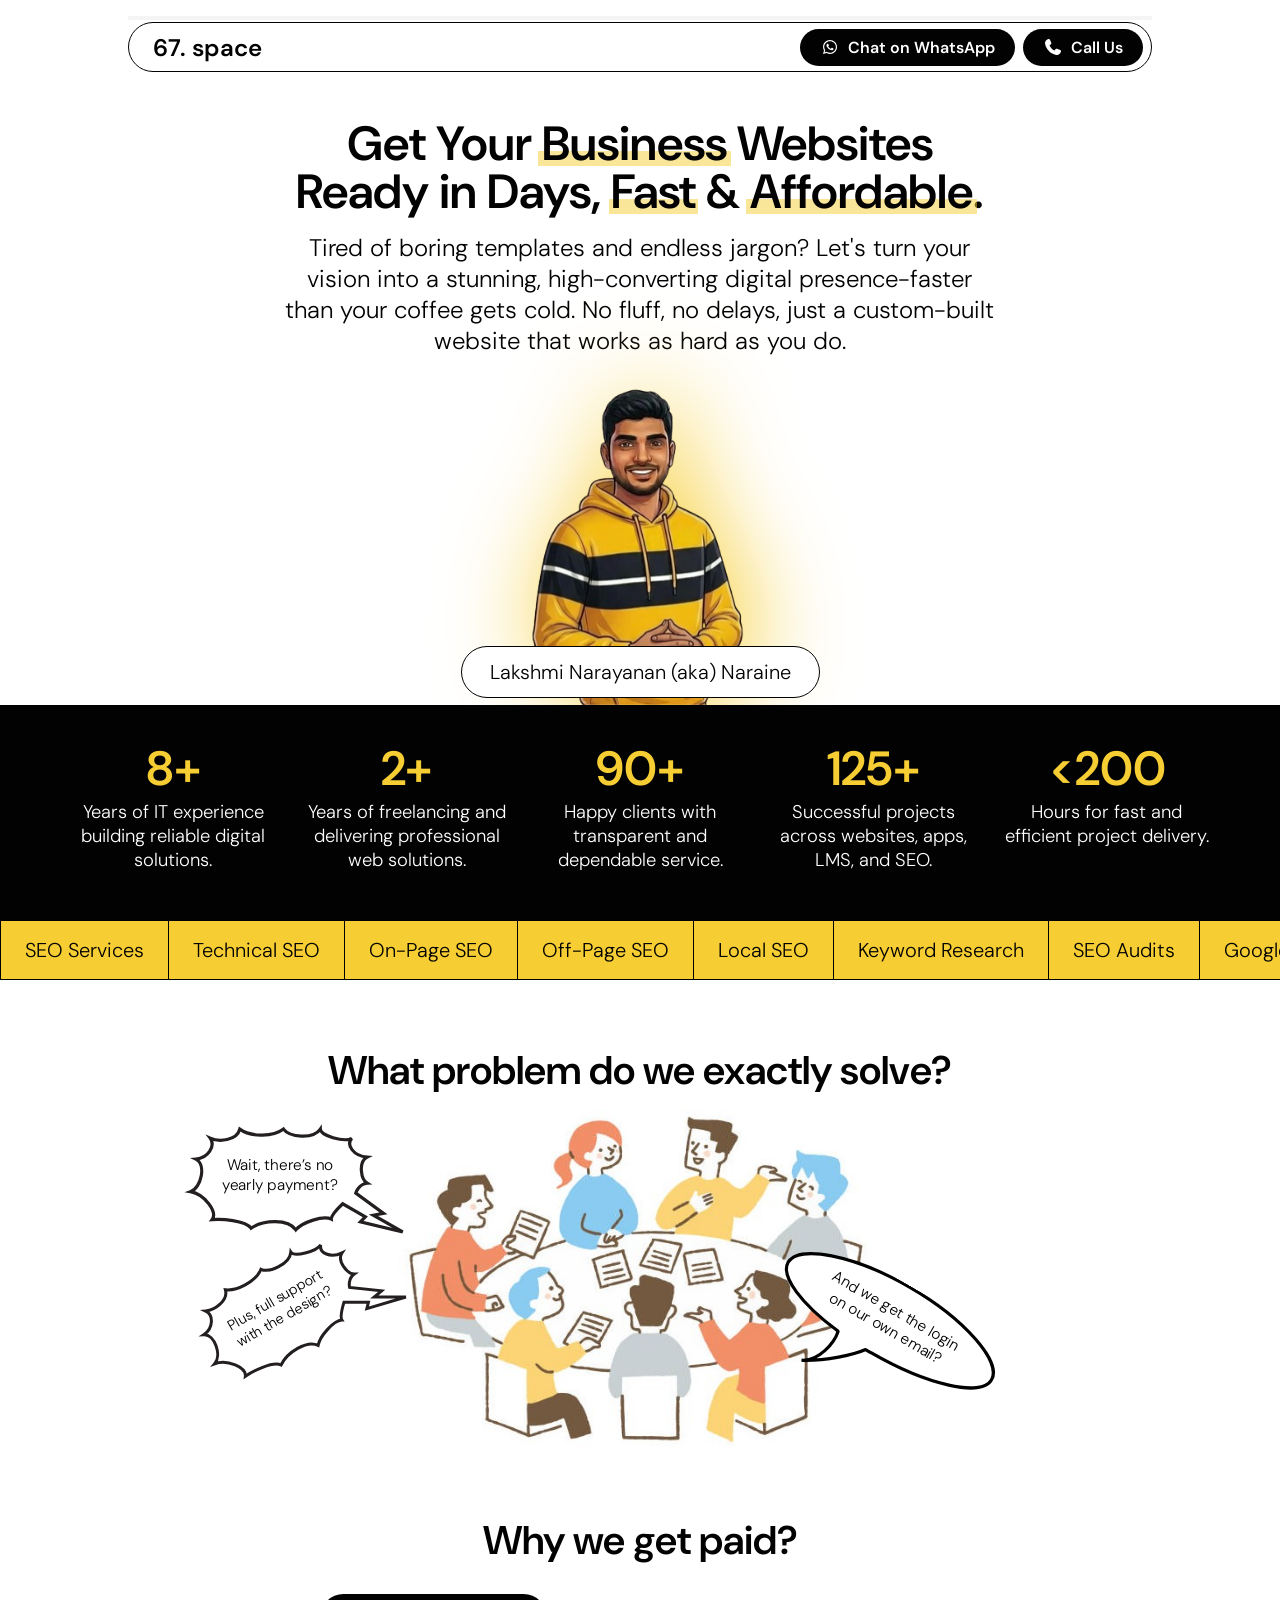
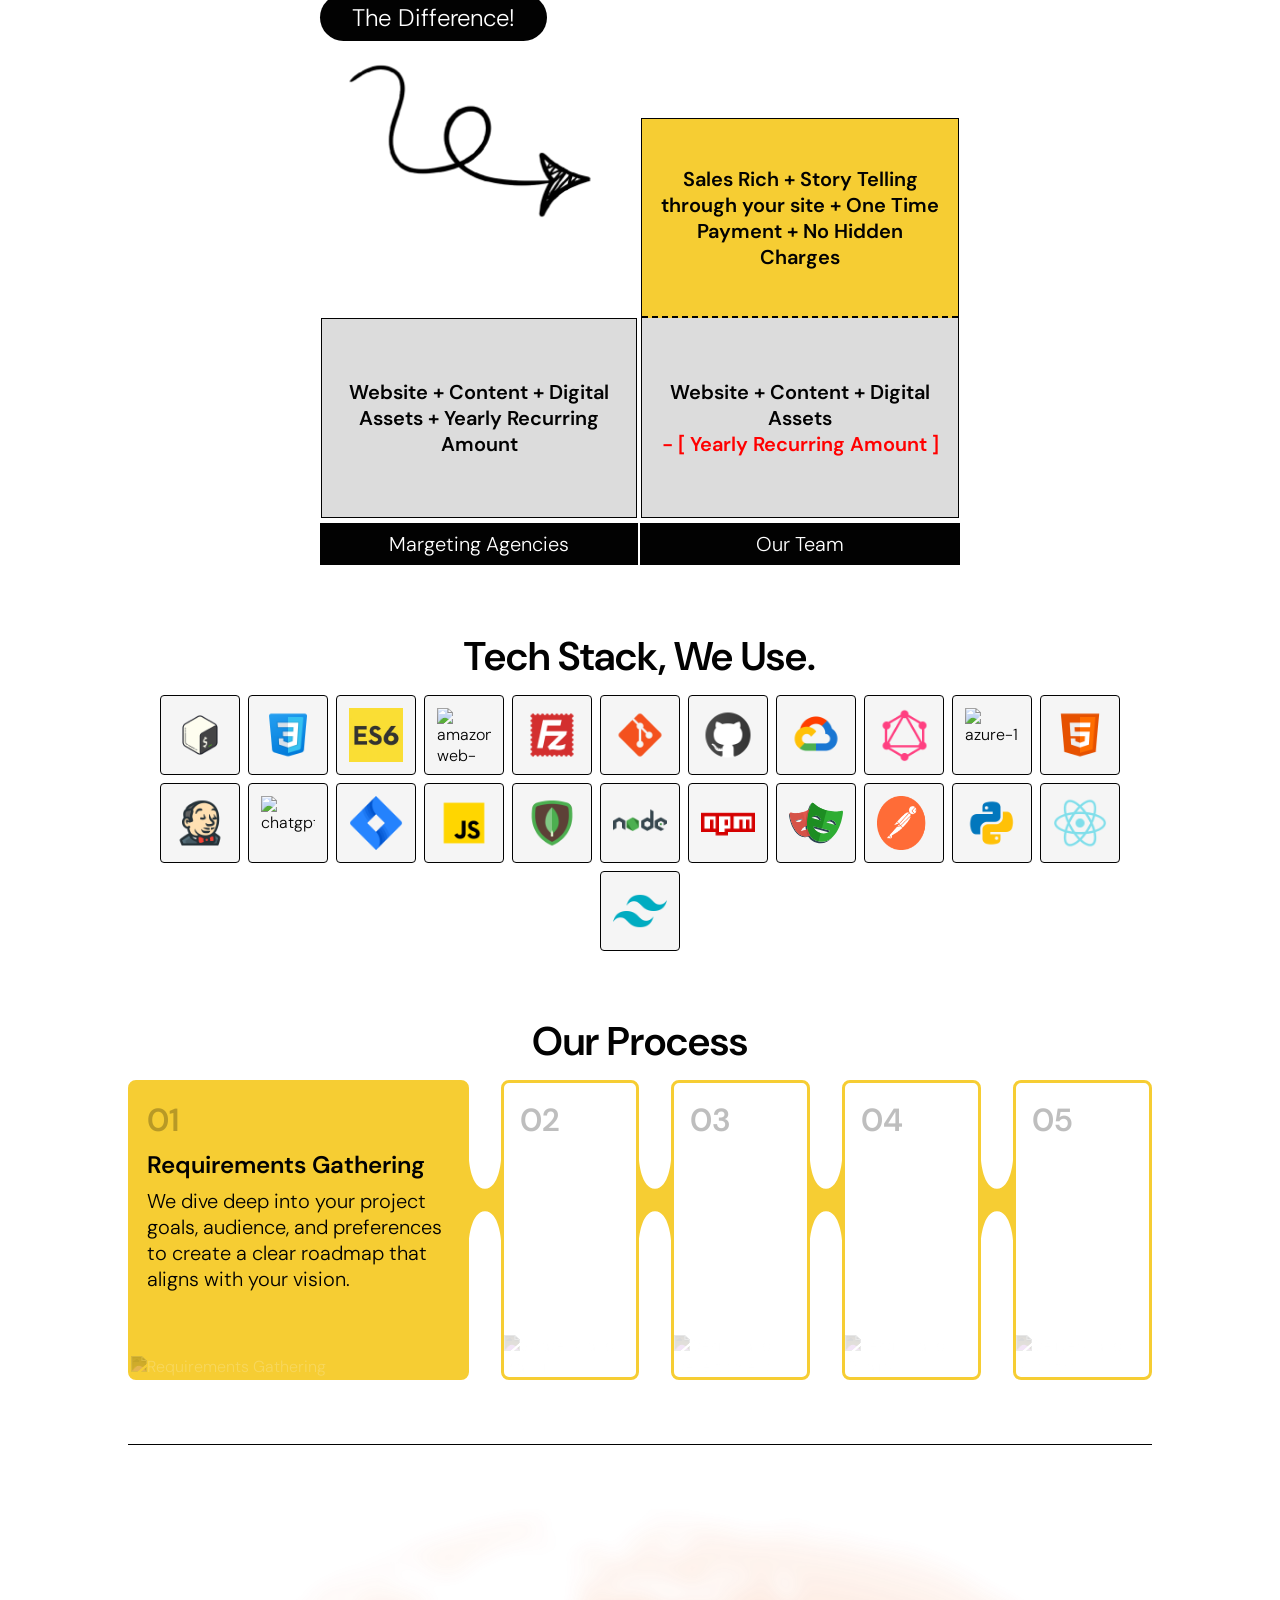
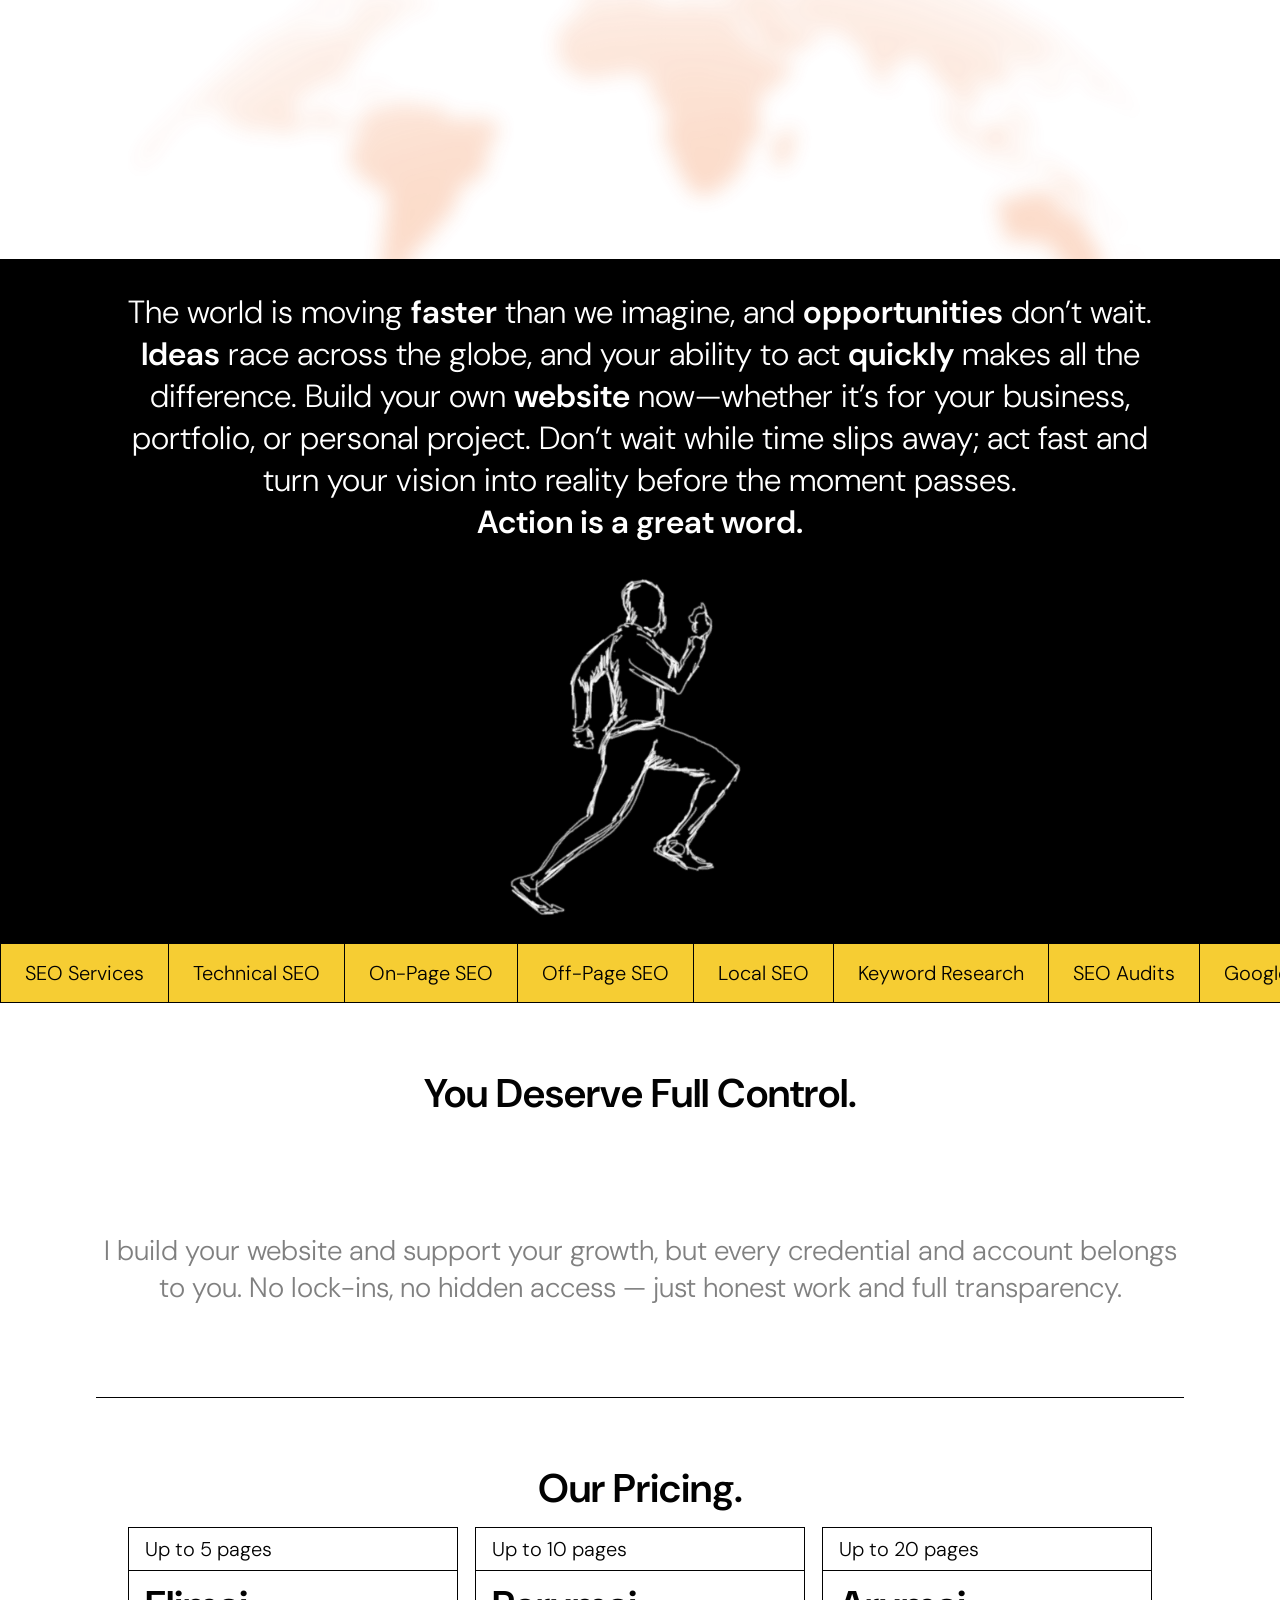
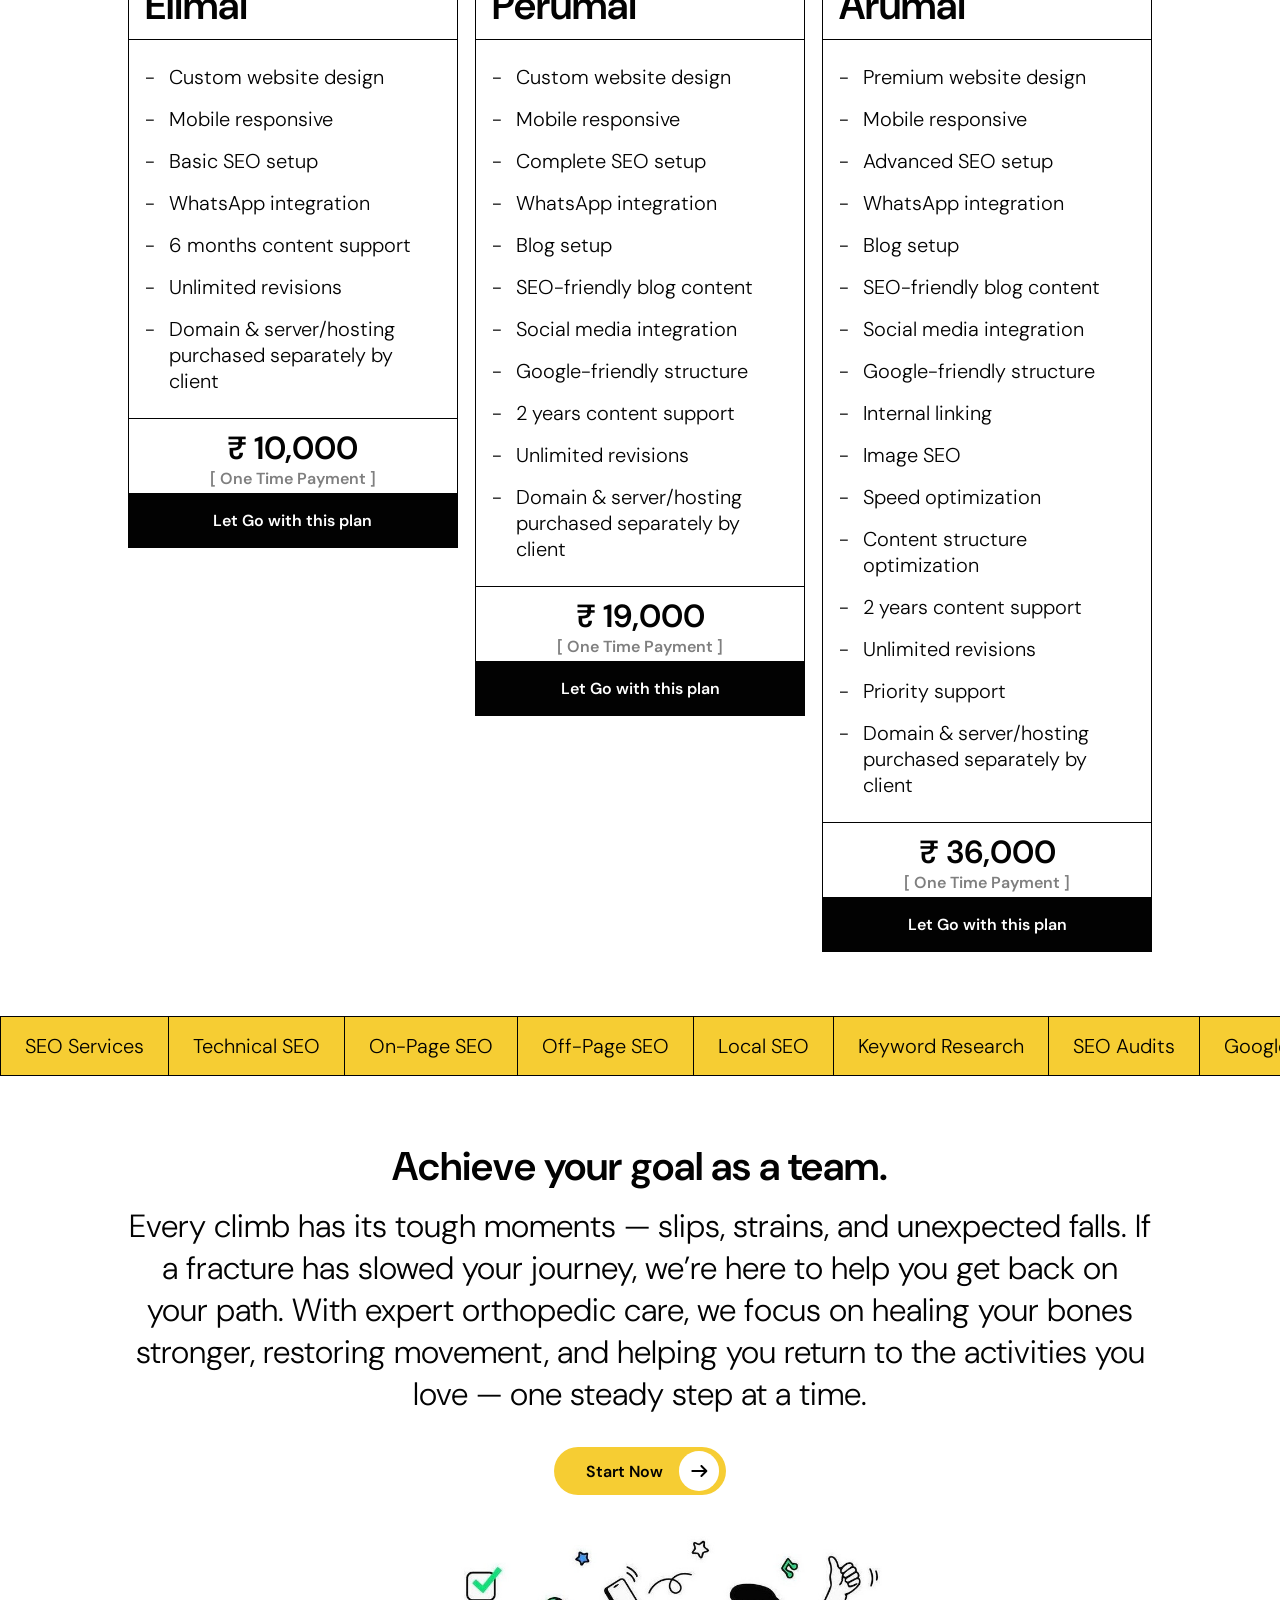
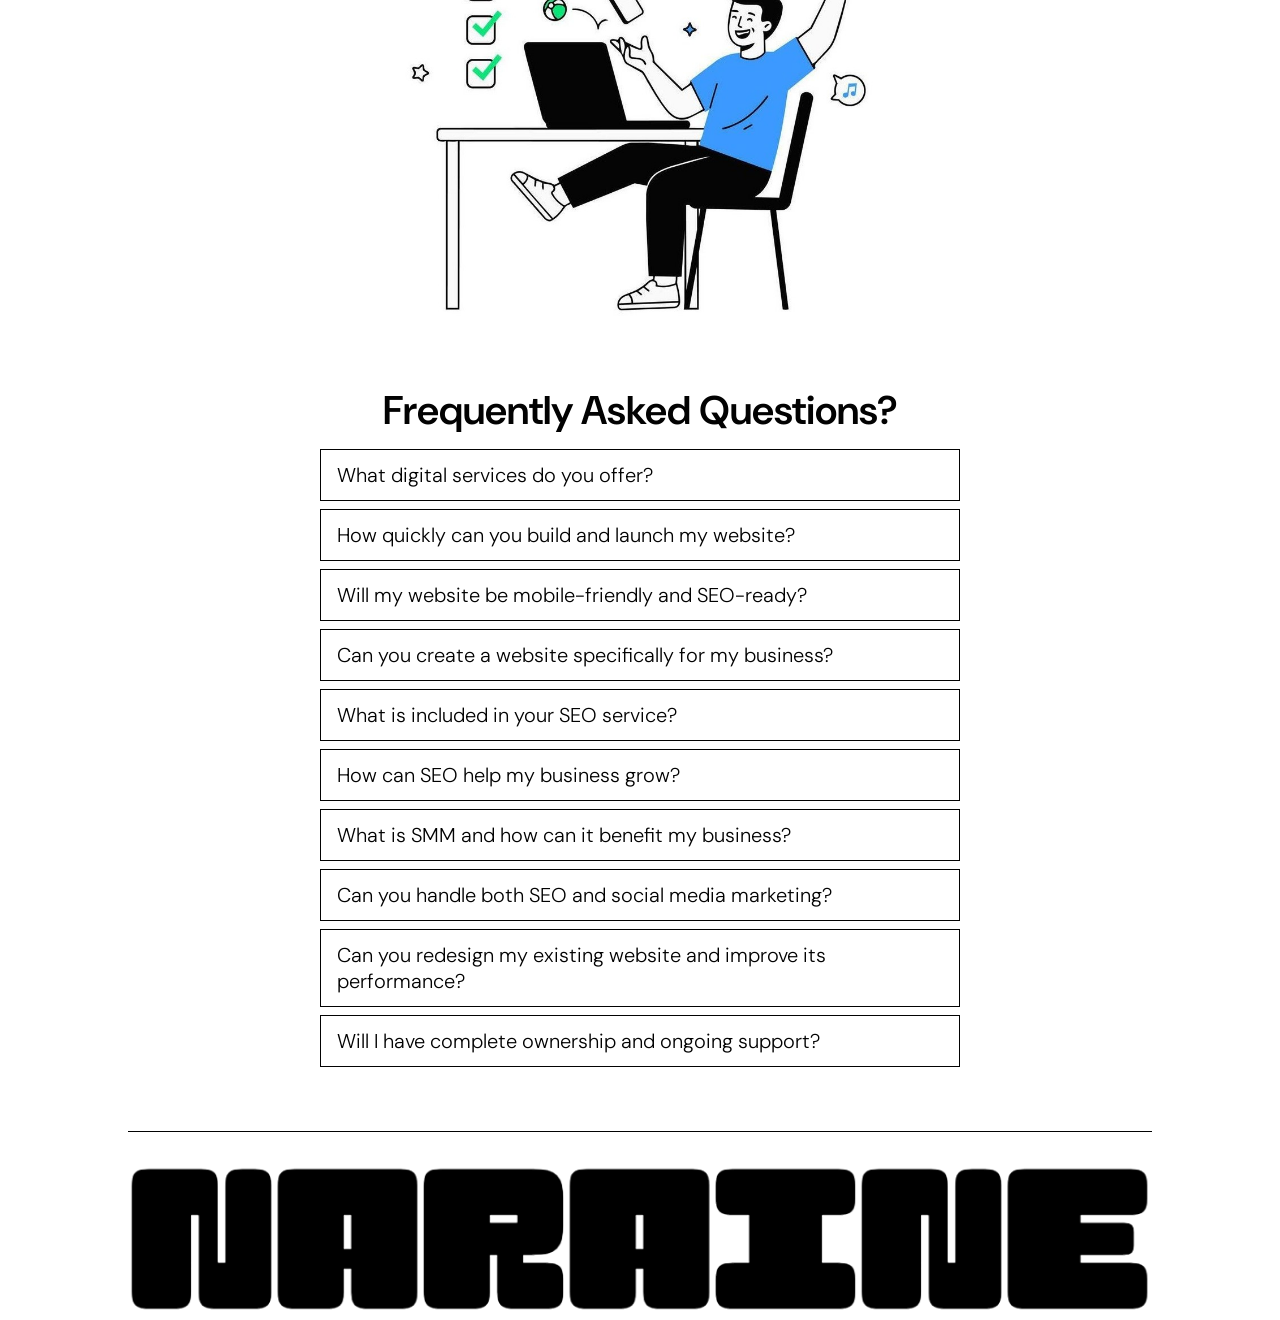
==== index.html @ 71e6ffe8 "done & dusted" ====
<!DOCTYPE html>
<html lang="en">

<head>
    <meta charset="UTF-8">

    <meta name="viewport" content="width=device-width, initial-scale=1.0">

    <meta name="theme-color" content="#0a0a0a">

    <title>Lakshmi Narayanan | Developer · QA · Network Engineer</title>

    <meta name="description"
        content="Lakshmi Narayanan — Developer, QA, and Network Engineer available for freelance software development, quality assurance, testing, automation, and network engineering projects.">

    <meta name="keywords"
        content="Lakshmi Narayanan, Developer, QA, QA Engineer, Network Engineer, Software Developer, Software Testing, Quality Assurance, Test Automation, Network Engineering, Freelance Developer">

    <meta name="author" content="Lakshmi Narayanan">
    <meta name="language" content="English">

    <!-- Robots -->
    <meta name="robots" content="index, follow, max-image-preview:large, max-snippet:-1, max-video-preview:-1">

    <meta name="googlebot" content="index, follow, max-image-preview:large, max-snippet:-1, max-video-preview:-1">

    <!-- Canonical -->
    <link rel="canonical" href="https://sixtyseven.space/">

    <!-- Sitemap -->
    <link rel="sitemap" type="application/xml" href="https://sixtyseven.space/sitemap.xml">

    <!-- Favicons -->
    <link rel="icon" href="/favicons/favicon.ico" sizes="any">

    <link rel="icon" href="/favicons/favicon.svg" type="image/svg+xml">

    <link rel="icon" type="image/png" sizes="192x192" href="/favicons/web-app-manifest-192x192.png">

    <link rel="icon" type="image/png" sizes="512x512" href="/favicons/web-app-manifest-512x512.png">

    <link rel="apple-touch-icon" href="/favicons/apple-touch-icon.png">

    <link rel="manifest" href="/favicons/site.webmanifest">

    <!-- Open Graph -->
    <meta property="og:type" content="website">

    <meta property="og:url" content="https://sixtyseven.space/">

    <meta property="og:title" content="Lakshmi Narayanan | Developer · QA · Network Engineer">

    <meta property="og:description"
        content="Developer, QA, and Network Engineer available for freelance software development, testing, automation, and network engineering projects.">

    <meta property="og:site_name" content="Lakshmi Narayanan">

    <meta property="og:locale" content="en_US">

    <meta property="og:image" content="https://sixtyseven.space/og-image.png">

    <meta property="og:image:alt" content="Lakshmi Narayanan — Developer, QA, Network Engineer">

    <meta property="og:image:type" content="image/png">
    <meta property="og:image:width" content="1200">
    <meta property="og:image:height" content="630">

    <!-- X / Twitter -->
    <meta name="twitter:card" content="summary_large_image">

    <meta name="twitter:title" content="Lakshmi Narayanan | Developer · QA · Network Engineer">

    <meta name="twitter:description"
        content="Developer, QA, and Network Engineer available for freelance software development, testing, automation, and network engineering projects.">

    <meta name="twitter:image" content="https://sixtyseven.space/og-image.png">

    <meta name="twitter:image:alt" content="Lakshmi Narayanan — Developer, QA, Network Engineer">

    <!-- Styles -->
    <link rel="stylesheet" href="./make.css">

    <!-- aos -->
    <link rel="stylesheet" href="./cdn/aos.css">

    <!-- fa -->
    <link rel="stylesheet" href="./cdn/fa.css">

    <!-- swiper -->
    <link rel="stylesheet" href="./cdn/swiper11.css">


</head>

<body>

    <!-- preloader -->
    <div id="preloader" class="preloader">
        <div class="preloader-container">
            <h2>Naraine.</h2>
            <h5></h5>
        </div>
    </div>

    <!-- navbar -->
    <div class="navbar">
        <div class="logo">67. space</div>
        <div class="ctas">
            <!-- WhatsApp -->
            <a href="https://wa.me/919940592597?text=Hi%20Team%2C%0A%0AI%E2%80%99m%20interested%20in%20your%20services%20and%20would%20like%20to%20know%20more%20about%20how%20you%20can%20assist%20me.%20Could%20someone%20from%20your%20team%20please%20get%20in%20touch%20with%20me%20at%20your%20earliest%20convenience%3F%0A%0AThank%20you.%20I%20look%20forward%20to%20hearing%20from%20you."
                target="_blank" rel="noopener noreferrer">
                <i class="fab fa-whatsapp"></i>
                <span>Chat on WhatsApp</span>
            </a>

            <!-- Phone -->
            <a href="tel:+918056532763">
                <i class="fas fa-phone"></i>
                <span>Call Us</span>
            </a>
        </div>
    </div>

    <!-- Fixed top container for the progress tracker -->
    <div class="progress-container overflow-control">
        <div class="progress-bar" id="myProgressBar"></div>
    </div>

    <!-- 1st section -->
    <div class="section-one common-width">
        <h1 data-aos="fade-up" data-aos-delay="2200">
            Get Your <span>Business</span> Websites <br> Ready in Days, <span>Fast</span> & <span>Affordable</span>.
        </h1>
        <p data-aos="fade-up" data-aos-delay="2400">
            Tired of boring templates and endless jargon? Let's turn your vision into a stunning, high-converting
            digital presence-faster than your coffee gets cold. No fluff, no delays, just a custom-built website that
            works as hard as you do.
        </p>
        <h6 data-aos="fade-up" data-aos-delay="2100">
            Lakshmi Narayanan (aka) Naraine
        </h6>
        <img data-aos="fade-up" data-aos-delay="1800" src="./bg/01-half.png" alt="naraine">
    </div>

    <!-- metrics -->
    <div class="metrics-numbers">
        <div class="mn-div" data-aos="fade-up" data-aos-delay="100">
            <h2>8+</h2>
            <p>Years of IT experience building reliable digital solutions.</p>
        </div>

        <div class="mn-div" data-aos="fade-down" data-aos-delay="200">
            <h2>2+</h2>
            <p>Years of freelancing and delivering professional web solutions.</p>
        </div>

        <div class="mn-div" data-aos="fade-up" data-aos-delay="300">
            <h2>90+</h2>
            <p>Happy clients with transparent and dependable service.</p>
        </div>

        <div class="mn-div" data-aos="fade-down" data-aos-delay="100">
            <h2>125+</h2>
            <p>Successful projects across websites, apps, LMS, and SEO.</p>
        </div>

        <div class="mn-div" data-aos="fade-up" data-aos-delay="200">
            <h2>&lt;200</h2>
            <p>Hours for fast and efficient project delivery.</p>
        </div>
    </div>

    <!-- marquee -->
    <div class="marquee-loop common-width">
        <div class="marquee-loop-track" data-aos="fade-up" data-aos-delay="200">

            <div class="marquee-item">SEO Services</div>
            <div class="marquee-item">Technical SEO</div>
            <div class="marquee-item">On-Page SEO</div>
            <div class="marquee-item">Off-Page SEO</div>
            <div class="marquee-item">Local SEO</div>
            <div class="marquee-item">Keyword Research</div>
            <div class="marquee-item">SEO Audits</div>
            <div class="marquee-item">Google Business Optimization</div>

            <div class="marquee-item">Website Design</div>
            <div class="marquee-item">Website Development</div>
            <div class="marquee-item">Web Application Development</div>
            <div class="marquee-item">Custom Web Development</div>
            <div class="marquee-item">Responsive Websites</div>
            <div class="marquee-item">Landing Page Development</div>
            <div class="marquee-item">E-Commerce Development</div>
            <div class="marquee-item">WordPress Development</div>

            <div class="marquee-item">UI/UX Design</div>
            <div class="marquee-item">Frontend Development</div>
            <div class="marquee-item">Backend Development</div>
            <div class="marquee-item">API Integration</div>
            <div class="marquee-item">Web App Solutions</div>
            <div class="marquee-item">Website Maintenance</div>
            <div class="marquee-item">Website Speed Optimization</div>
            <div class="marquee-item">Website Redesign</div>

            <div class="marquee-item">Freelance Web Developer</div>
            <div class="marquee-item">Freelance SEO Expert</div>
            <div class="marquee-item">Freelance Web Designer</div>
            <div class="marquee-item">Freelance Digital Marketer</div>
            <div class="marquee-item">Remote Development Services</div>
            <div class="marquee-item">Custom Freelance Solutions</div>
            <div class="marquee-item">Startup Web Solutions</div>
            <div class="marquee-item">Business Website Solutions</div>

            <div class="marquee-item">Digital Marketing</div>
            <div class="marquee-item">Google Ads</div>
            <div class="marquee-item">Meta Ads</div>
            <div class="marquee-item">Social Media Marketing</div>
            <div class="marquee-item">Content Marketing</div>
            <div class="marquee-item">Conversion Optimization</div>
            <div class="marquee-item">Lead Generation</div>
            <div class="marquee-item">Online Growth Solutions</div>

            <div class="marquee-item">SEO Services</div>
            <div class="marquee-item">Technical SEO</div>
            <div class="marquee-item">On-Page SEO</div>
            <div class="marquee-item">Off-Page SEO</div>
            <div class="marquee-item">Local SEO</div>
            <div class="marquee-item">Keyword Research</div>
            <div class="marquee-item">SEO Audits</div>
            <div class="marquee-item">Google Business Optimization</div>

            <div class="marquee-item">Website Design</div>
            <div class="marquee-item">Website Development</div>
            <div class="marquee-item">Web Application Development</div>
            <div class="marquee-item">Custom Web Development</div>
            <div class="marquee-item">Responsive Websites</div>
            <div class="marquee-item">Landing Page Development</div>
            <div class="marquee-item">E-Commerce Development</div>
            <div class="marquee-item">WordPress Development</div>

            <div class="marquee-item">UI/UX Design</div>
            <div class="marquee-item">Frontend Development</div>
            <div class="marquee-item">Backend Development</div>
            <div class="marquee-item">API Integration</div>
            <div class="marquee-item">Web App Solutions</div>
            <div class="marquee-item">Website Maintenance</div>
            <div class="marquee-item">Website Speed Optimization</div>
            <div class="marquee-item">Website Redesign</div>

            <div class="marquee-item">Freelance Web Developer</div>
            <div class="marquee-item">Freelance SEO Expert</div>
            <div class="marquee-item">Freelance Web Designer</div>
            <div class="marquee-item">Freelance Digital Marketer</div>
            <div class="marquee-item">Remote Development Services</div>
            <div class="marquee-item">Custom Freelance Solutions</div>
            <div class="marquee-item">Startup Web Solutions</div>
            <div class="marquee-item">Business Website Solutions</div>

            <div class="marquee-item">Digital Marketing</div>
            <div class="marquee-item">Google Ads</div>
            <div class="marquee-item">Meta Ads</div>
            <div class="marquee-item">Social Media Marketing</div>
            <div class="marquee-item">Content Marketing</div>
            <div class="marquee-item">Conversion Optimization</div>
            <div class="marquee-item">Lead Generation</div>
            <div class="marquee-item">Online Growth Solutions</div>

            <div class="marquee-item">SEO Services</div>
            <div class="marquee-item">Technical SEO</div>
            <div class="marquee-item">On-Page SEO</div>
            <div class="marquee-item">Off-Page SEO</div>
            <div class="marquee-item">Local SEO</div>
            <div class="marquee-item">Keyword Research</div>
            <div class="marquee-item">SEO Audits</div>
            <div class="marquee-item">Google Business Optimization</div>

            <div class="marquee-item">Website Design</div>
            <div class="marquee-item">Website Development</div>
            <div class="marquee-item">Web Application Development</div>
            <div class="marquee-item">Custom Web Development</div>
            <div class="marquee-item">Responsive Websites</div>
            <div class="marquee-item">Landing Page Development</div>
            <div class="marquee-item">E-Commerce Development</div>
            <div class="marquee-item">WordPress Development</div>

            <div class="marquee-item">UI/UX Design</div>
            <div class="marquee-item">Frontend Development</div>
            <div class="marquee-item">Backend Development</div>
            <div class="marquee-item">API Integration</div>
            <div class="marquee-item">Web App Solutions</div>
            <div class="marquee-item">Website Maintenance</div>
            <div class="marquee-item">Website Speed Optimization</div>
            <div class="marquee-item">Website Redesign</div>

            <div class="marquee-item">Freelance Web Developer</div>
            <div class="marquee-item">Freelance SEO Expert</div>
            <div class="marquee-item">Freelance Web Designer</div>
            <div class="marquee-item">Freelance Digital Marketer</div>
            <div class="marquee-item">Remote Development Services</div>
            <div class="marquee-item">Custom Freelance Solutions</div>
            <div class="marquee-item">Startup Web Solutions</div>
            <div class="marquee-item">Business Website Solutions</div>

            <div class="marquee-item">Digital Marketing</div>
            <div class="marquee-item">Google Ads</div>
            <div class="marquee-item">Meta Ads</div>
            <div class="marquee-item">Social Media Marketing</div>
            <div class="marquee-item">Content Marketing</div>
            <div class="marquee-item">Conversion Optimization</div>
            <div class="marquee-item">Lead Generation</div>
            <div class="marquee-item">Online Growth Solutions</div>

        </div>
    </div>

    <!-- height-adjuster -->
    <div class="height-adjuster promise-height-adjuster"></div>

    <!-- Heading -->
    <div class="section-heading common-width promise-heading" data-aos="fade-up" data-aos-delay="200">
        What problem do we exactly solve?
    </div>

    <div class="promise common-width">
        <img src="./bg/team.jpg" alt="team" class="promise-main">

        <div class="message message1">
            <div class="message-relative">
                <img src="./bg/electric.svg" alt="message">
                <h2>Wait, there’s no yearly payment?</h2>
            </div>
        </div>

        <div class="message message2">
            <div class="message-relative">
                <img src="./bg/speech-bubble.svg" alt="message">
                <h2>And we get the login on our own email?</h2>
            </div>
        </div>

        <div class="message message3">
            <div class="message-relative">
                <img src="./bg/electric.svg" alt="message">
                <h2>Plus, full support with the design?</h2>
            </div>
        </div>
    </div>

    <!-- height-adjuster -->
    <div class="height-adjuster"></div>

    <!-- Heading -->
    <div class="section-heading common-width" data-aos="fade-up" data-aos-delay="200">
        Why we get paid?
    </div>

    <!-- The reason -->
    <div class="reason common-width">
        <h2 data-aos="fade-up" data-aos-delay="100">The Difference!</h2>
        <img src="./bg/arrow.png" data-aos="fade-up" data-aos-delay="200" alt="" class="">
    </div>

    <!-- Why we get paid -->
    <div class="why-we-get-paid common-width">
        <div class="others" data-aos="fade-up" data-aos-delay="400">
            <h2>
                Website + Content + Digital Assets + Yearly Recurring Amount
            </h2>
        </div>
        <div class="naraine" data-aos="fade-up" data-aos-delay="600">
            <h1>
                Sales Rich + Story Telling through your site + One Time Payment + No Hidden Charges
            </h1>
            <h2>
                Website + Content + Digital Assets <span>
                    - [ Yearly Recurring Amount ]
                </span>
            </h2>
        </div>
    </div>

    <!-- height-adjuster -->
    <div class="height-adjuster"></div>

    <!-- Heading -->
    <div class="section-heading common-width" data-aos="fade-up" data-aos-delay="200">
        Tech Stack, We Use.
    </div>

    <!-- Skill set -->
    <div class="skill-set common-width">
        <img src="./skill/bash.png" alt="Bash" data-aos="fade-up" data-aos-delay="100">
        <img src="./skill/Css3.png" alt="CSS3" data-aos="fade-down" data-aos-delay="200">
        <img src="./skill/ES6.jpeg" alt="ES6" data-aos="fade-up" data-aos-delay="300">
        <img src="https://img.icons8.com/color/48/amazon-web-services.png" alt="amazon-web-services"
            data-aos="fade-down" data-aos-delay="100">
        <img src="./skill/FileZilla.png" alt="FileZilla" data-aos="fade-up" data-aos-delay="200">
        <img src="./skill/Git.png" alt="Git" data-aos="fade-down" data-aos-delay="300">
        <img src="./skill/Github.png" alt="GitHub" data-aos="fade-up" data-aos-delay="100">
        <img src="./skill/gcp.png" alt="Google Cloud Platform" data-aos="fade-down" data-aos-delay="200">
        <img src="./skill/GraphQL.png" alt="GraphQL" data-aos="fade-up" data-aos-delay="300">
        <img src="https://img.icons8.com/color/48/azure-1.png" alt="azure-1" data-aos="fade-down" data-aos-delay="100">
        <img src="./skill/h5.png" alt="HTML5" data-aos="fade-up" data-aos-delay="200">
        <img src="./skill/Jenkins.png" alt="Jenkins" data-aos="fade-down" data-aos-delay="300">
        <img src="https://img.icons8.com/ios/50/chatgpt.png" alt="chatgpt" data-aos="fade-up" data-aos-delay="100">
        <img src="./skill/Jira.png" alt="Jira" data-aos="fade-down" data-aos-delay="200">
        <img src="./skill/js.png" alt="JavaScript" data-aos="fade-up" data-aos-delay="300">
        <img src="./skill/Mongo.png" alt="MongoDB" data-aos="fade-down" data-aos-delay="100">
        <img src="./skill/Node.png" alt="Node.js" data-aos="fade-up" data-aos-delay="200">
        <img src="./skill/npm.png" alt="npm" data-aos="fade-down" data-aos-delay="300">
        <img src="./skill/PlayWright.svg" alt="Playwright" data-aos="fade-up" data-aos-delay="100">
        <img src="./skill/Postman.png" alt="Postman" data-aos="fade-down" data-aos-delay="200">
        <img src="./skill/Py.png" alt="Python" data-aos="fade-up" data-aos-delay="300">
        <img src="./skill/react.png" alt="React" data-aos="fade-down" data-aos-delay="100">
        <img src="./skill/Tw.png" alt="Tailwind CSS" data-aos="fade-up" data-aos-delay="200">
    </div>

    <!-- height-adjuster -->
    <div class="height-adjuster"></div>

    <!-- Heading -->
    <div class="section-heading common-width" data-aos="fade-up" data-aos-delay="200">
        Our Process
    </div>

    <!-- process-steps -->
    <div class="process-steps-main common-width">

        <!-- Step 01 -->
        <div class="process-steps active" data-aos="fade-up">
            <h1>01</h1>
            <h2>Requirements Gathering</h2>
            <p>
                We dive deep into your project goals, audience, and preferences
                to create a clear roadmap that aligns with your vision.
            </p>

            <img src="https://cdn.calendlycms.com/book-inactive.png" alt="Requirements Gathering">
        </div>

        <svg viewBox="0 0 34 64" fill="var(--two)" preserveAspectRatio="none">
            <path d="M0 0C0 0 2 23 17 23C32 23 34 0 34 0V64C34 64 32 41 17 41C2 41 0 64 0 64V0Z" class="fill-white">
            </path>
        </svg>


        <!-- Step 02 -->
        <div class="process-steps" data-aos="fade-up" data-aos-delay="200">
            <h1>02</h1>
            <h2>Strategy & Planning</h2>
            <p>
                We craft a detailed plan, deciding on design, functionality,
                and tools to ensure your project succeeds from day one.
            </p>

            <img src="https://cdn.calendlycms.com/book-inactive.png" alt="Strategy and Planning">
        </div>

        <svg viewBox="0 0 34 64" fill="var(--two)" preserveAspectRatio="none">
            <path d="M0 0C0 0 2 23 17 23C32 23 34 0 34 0V64C34 64 32 41 17 41C2 41 0 64 0 64V0Z" class="fill-white">
            </path>
        </svg>


        <!-- Step 03 -->
        <div class="process-steps" data-aos="fade-up" data-aos-delay="300">
            <h1>03</h1>
            <h2>Design & Development</h2>
            <p>
                Our team builds your website or web-app with clean design,
                smooth performance, and user-focused functionality.
            </p>

            <img src="https://cdn.calendlycms.com/book-inactive.png" alt="Design and Development">
        </div>

        <svg viewBox="0 0 34 64" fill="var(--two)" preserveAspectRatio="none">
            <path d="M0 0C0 0 2 23 17 23C32 23 34 0 34 0V64C34 64 32 41 17 41C2 41 0 64 0 64V0Z" class="fill-white">
            </path>
        </svg>


        <!-- Step 04 -->
        <div class="process-steps" data-aos="fade-up" data-aos-delay="400">
            <h1>04</h1>
            <h2>Testing & Quality</h2>
            <p>
                We thoroughly test performance, responsiveness, and security
                so your project works smoothly across all devices.
            </p>

            <img src="https://cdn.calendlycms.com/book-inactive.png" alt="Testing and Quality">
        </div>

        <svg viewBox="0 0 34 64" fill="var(--two)" preserveAspectRatio="none">
            <path d="M0 0C0 0 2 23 17 23C32 23 34 0 34 0V64C34 64 32 41 17 41C2 41 0 64 0 64V0Z" class="fill-white">
            </path>
        </svg>


        <!-- Step 05 -->
        <div class="process-steps" data-aos="fade-up" data-aos-delay="500">
            <h1>05</h1>
            <h2>Delivery & Support</h2>
            <p>
                We hand over the completed project and all credentials,
                review everything with you, make final tweaks, and provide
                ongoing support when you need it.
            </p>

            <img src="https://cdn.calendlycms.com/book-inactive.png" alt="Delivery and Support">
        </div>

    </div>

    <!-- height-adjuster -->
    <div class="height-adjuster"></div>

    <!-- amazing fact -->
    <div class="amazing-fact common-width">
        <h3 data-aos="fade-up" data-aos-delay="200"> <span>2,00,000+</span> <br> Domain Names Are Registered Every Day
            Around the
            World </h3> <img src="./bg/map.png" alt="Global map">
        <p data-aos="fade-up" data-aos-delay="500">
            The digital world never stops growing—and neither should your
            business. Every day, new brands are going online to
            <span>attract</span> customers,
            <span>build credibility</span>, and
            <span>drive sales</span>.
            <span>Make sure your business is one of them.</span>
            We create
            <span>fast</span>,
            <span>professional</span>,
            <span>high-converting websites</span>
            designed to put your brand in front of the
            <span>right audience</span>
            and
            <span>turn visitors into customers.</span>
        </p>
    </div>

    <!-- section running -->
    <div class="action-word">
        <h2 data-aos="fade-up" data-aos-delay="500">
            The world is moving <span>faster</span> than we imagine, and
            <span>opportunities</span> don’t wait. <span>Ideas</span> race across
            the globe, and your ability to act <span>quickly</span> makes all the
            difference. Build your own <span>website</span> now—whether it’s for
            your business, portfolio, or personal project. Don’t wait while time
            slips away; act fast and turn your vision into reality before the
            moment passes.
            <br />
            <span>Action is a great word.</span>
        </h2>
        <img src='./bg/run.webp' alt="running" />
    </div>

    <!-- marquee -->
    <div class="marquee-loop common-width">
        <div class="marquee-loop-track" data-aos="fade-up" data-aos-delay="200">

            <div class="marquee-item">SEO Services</div>
            <div class="marquee-item">Technical SEO</div>
            <div class="marquee-item">On-Page SEO</div>
            <div class="marquee-item">Off-Page SEO</div>
            <div class="marquee-item">Local SEO</div>
            <div class="marquee-item">Keyword Research</div>
            <div class="marquee-item">SEO Audits</div>
            <div class="marquee-item">Google Business Optimization</div>

            <div class="marquee-item">Website Design</div>
            <div class="marquee-item">Website Development</div>
            <div class="marquee-item">Web Application Development</div>
            <div class="marquee-item">Custom Web Development</div>
            <div class="marquee-item">Responsive Websites</div>
            <div class="marquee-item">Landing Page Development</div>
            <div class="marquee-item">E-Commerce Development</div>
            <div class="marquee-item">WordPress Development</div>

            <div class="marquee-item">UI/UX Design</div>
            <div class="marquee-item">Frontend Development</div>
            <div class="marquee-item">Backend Development</div>
            <div class="marquee-item">API Integration</div>
            <div class="marquee-item">Web App Solutions</div>
            <div class="marquee-item">Website Maintenance</div>
            <div class="marquee-item">Website Speed Optimization</div>
            <div class="marquee-item">Website Redesign</div>

            <div class="marquee-item">Freelance Web Developer</div>
            <div class="marquee-item">Freelance SEO Expert</div>
            <div class="marquee-item">Freelance Web Designer</div>
            <div class="marquee-item">Freelance Digital Marketer</div>
            <div class="marquee-item">Remote Development Services</div>
            <div class="marquee-item">Custom Freelance Solutions</div>
            <div class="marquee-item">Startup Web Solutions</div>
            <div class="marquee-item">Business Website Solutions</div>

            <div class="marquee-item">Digital Marketing</div>
            <div class="marquee-item">Google Ads</div>
            <div class="marquee-item">Meta Ads</div>
            <div class="marquee-item">Social Media Marketing</div>
            <div class="marquee-item">Content Marketing</div>
            <div class="marquee-item">Conversion Optimization</div>
            <div class="marquee-item">Lead Generation</div>
            <div class="marquee-item">Online Growth Solutions</div>

            <div class="marquee-item">SEO Services</div>
            <div class="marquee-item">Technical SEO</div>
            <div class="marquee-item">On-Page SEO</div>
            <div class="marquee-item">Off-Page SEO</div>
            <div class="marquee-item">Local SEO</div>
            <div class="marquee-item">Keyword Research</div>
            <div class="marquee-item">SEO Audits</div>
            <div class="marquee-item">Google Business Optimization</div>

            <div class="marquee-item">Website Design</div>
            <div class="marquee-item">Website Development</div>
            <div class="marquee-item">Web Application Development</div>
            <div class="marquee-item">Custom Web Development</div>
            <div class="marquee-item">Responsive Websites</div>
            <div class="marquee-item">Landing Page Development</div>
            <div class="marquee-item">E-Commerce Development</div>
            <div class="marquee-item">WordPress Development</div>

            <div class="marquee-item">UI/UX Design</div>
            <div class="marquee-item">Frontend Development</div>
            <div class="marquee-item">Backend Development</div>
            <div class="marquee-item">API Integration</div>
            <div class="marquee-item">Web App Solutions</div>
            <div class="marquee-item">Website Maintenance</div>
            <div class="marquee-item">Website Speed Optimization</div>
            <div class="marquee-item">Website Redesign</div>

            <div class="marquee-item">Freelance Web Developer</div>
            <div class="marquee-item">Freelance SEO Expert</div>
            <div class="marquee-item">Freelance Web Designer</div>
            <div class="marquee-item">Freelance Digital Marketer</div>
            <div class="marquee-item">Remote Development Services</div>
            <div class="marquee-item">Custom Freelance Solutions</div>
            <div class="marquee-item">Startup Web Solutions</div>
            <div class="marquee-item">Business Website Solutions</div>

            <div class="marquee-item">Digital Marketing</div>
            <div class="marquee-item">Google Ads</div>
            <div class="marquee-item">Meta Ads</div>
            <div class="marquee-item">Social Media Marketing</div>
            <div class="marquee-item">Content Marketing</div>
            <div class="marquee-item">Conversion Optimization</div>
            <div class="marquee-item">Lead Generation</div>
            <div class="marquee-item">Online Growth Solutions</div>

            <div class="marquee-item">SEO Services</div>
            <div class="marquee-item">Technical SEO</div>
            <div class="marquee-item">On-Page SEO</div>
            <div class="marquee-item">Off-Page SEO</div>
            <div class="marquee-item">Local SEO</div>
            <div class="marquee-item">Keyword Research</div>
            <div class="marquee-item">SEO Audits</div>
            <div class="marquee-item">Google Business Optimization</div>

            <div class="marquee-item">Website Design</div>
            <div class="marquee-item">Website Development</div>
            <div class="marquee-item">Web Application Development</div>
            <div class="marquee-item">Custom Web Development</div>
            <div class="marquee-item">Responsive Websites</div>
            <div class="marquee-item">Landing Page Development</div>
            <div class="marquee-item">E-Commerce Development</div>
            <div class="marquee-item">WordPress Development</div>

            <div class="marquee-item">UI/UX Design</div>
            <div class="marquee-item">Frontend Development</div>
            <div class="marquee-item">Backend Development</div>
            <div class="marquee-item">API Integration</div>
            <div class="marquee-item">Web App Solutions</div>
            <div class="marquee-item">Website Maintenance</div>
            <div class="marquee-item">Website Speed Optimization</div>
            <div class="marquee-item">Website Redesign</div>

            <div class="marquee-item">Freelance Web Developer</div>
            <div class="marquee-item">Freelance SEO Expert</div>
            <div class="marquee-item">Freelance Web Designer</div>
            <div class="marquee-item">Freelance Digital Marketer</div>
            <div class="marquee-item">Remote Development Services</div>
            <div class="marquee-item">Custom Freelance Solutions</div>
            <div class="marquee-item">Startup Web Solutions</div>
            <div class="marquee-item">Business Website Solutions</div>

            <div class="marquee-item">Digital Marketing</div>
            <div class="marquee-item">Google Ads</div>
            <div class="marquee-item">Meta Ads</div>
            <div class="marquee-item">Social Media Marketing</div>
            <div class="marquee-item">Content Marketing</div>
            <div class="marquee-item">Conversion Optimization</div>
            <div class="marquee-item">Lead Generation</div>
            <div class="marquee-item">Online Growth Solutions</div>

        </div>
    </div>

    <!-- height-adjuster -->
    <div class="height-adjuster"></div>

    <!-- Heading -->
    <div class="section-heading common-width" data-aos="fade-up" data-aos-delay="200">
        You Deserve Full Control.
    </div>

    <!-- relax -->
    <div class="relax common-width">
        <h5 data-aos="fade-up" data-aos-delay="400">
            I build your website and support your growth, but every credential and
            account belongs to you. No lock-ins, no hidden access — just honest
            work and full transparency.
        </h5>
        <video data-aos="fade-up" data-aos-delay="300" src='./bg/relax.mp4' autoPlay muted loop></video>
    </div>

    <!-- height-adjuster -->
    <div class="height-adjuster"></div>

    <!-- Heading -->
    <div class="section-heading common-width" data-aos="fade-up" data-aos-delay="200">
        Our Pricing.
    </div>

    <div class="pricing common-width">

        <div class="pricing-right">

            <!-- Elimai -->
            <div class="pricing-right-div" data-aos="fade-up" data-aos-delay="200">

                <div class="line1">
                    Up to 5 pages
                </div>

                <div class="line2">
                    Elimai
                </div>

                <div class="line3">
                    <p>Custom website design</p>
                    <p>Mobile responsive</p>
                    <p>Basic SEO setup</p>
                    <p>WhatsApp integration</p>
                    <p>6 months content support</p>
                    <p>Unlimited revisions</p>
                    <p>Domain & server/hosting purchased separately by client</p>
                </div>

                <div class="line4">
                    ₹ 10,000
                </div>

                <!-- Elimai -->
                <a href="https://wa.me/919940592597?text=Hi%20Team%2C%20I%27m%20interested%20in%20the%20Elimai%20plan%20%28Up%20to%205%20pages%29%20priced%20at%20%E2%82%B910%2C000.%20Please%20share%20the%20next%20steps."
                    target="_blank" rel="noopener noreferrer">
                    Let Go with this plan
                </a>

            </div>


            <!-- Perumai -->
            <div class="pricing-right-div" data-aos="fade-up" data-aos-delay="400">

                <div class="line1">
                    Up to 10 pages
                </div>

                <div class="line2">
                    Perumai
                </div>

                <div class="line3">
                    <p>Custom website design</p>
                    <p>Mobile responsive</p>
                    <p>Complete SEO setup</p>
                    <p>WhatsApp integration</p>
                    <p>Blog setup</p>
                    <p>SEO-friendly blog content</p>
                    <p>Social media integration</p>
                    <p>Google-friendly structure</p>
                    <p>2 years content support</p>
                    <p>Unlimited revisions</p>
                    <p>Domain & server/hosting purchased separately by client</p>
                </div>

                <div class="line4">
                    ₹ 19,000
                </div>

                <!-- Perumai -->
                <a href="https://wa.me/919940592597?text=Hi%20Team%2C%20I%27m%20interested%20in%20the%20Perumai%20plan%20%28Up%20to%2010%20pages%29%20priced%20at%20%E2%82%B919%2C000.%20Please%20share%20the%20next%20steps."
                    target="_blank" rel="noopener noreferrer">
                    Let Go with this plan
                </a>

            </div>


            <!-- Arumai -->
            <div class="pricing-right-div" data-aos="fade-up" data-aos-delay="300">

                <div class="line1">
                    Up to 20 pages
                </div>

                <div class="line2">
                    Arumai
                </div>

                <div class="line3">
                    <p>Premium website design</p>
                    <p>Mobile responsive</p>
                    <p>Advanced SEO setup</p>
                    <p>WhatsApp integration</p>
                    <p>Blog setup</p>
                    <p>SEO-friendly blog content</p>
                    <p>Social media integration</p>
                    <p>Google-friendly structure</p>
                    <p>Internal linking</p>
                    <p>Image SEO</p>
                    <p>Speed optimization</p>
                    <p>Content structure optimization</p>
                    <p>2 years content support</p>
                    <p>Unlimited revisions</p>
                    <p>Priority support</p>
                    <p>Domain & server/hosting purchased separately by client</p>
                </div>

                <div class="line4">
                    ₹ 36,000
                </div>

                <!-- Arumai -->
                <a href="https://wa.me/919940592597?text=Hi%20Team%2C%20I%27m%20interested%20in%20the%20Arumai%20plan%20%28Up%20to%2020%20pages%29%20priced%20at%20%E2%82%B936%2C000.%20Please%20share%20the%20next%20steps."
                    target="_blank" rel="noopener noreferrer">
                    Let Go with this plan
                </a>

            </div>

        </div>

    </div>

    <!-- height-adjuster -->
    <div class="height-adjuster"></div>

    <!-- marquee -->
    <div class="marquee-loop common-width">
        <div class="marquee-loop-track" data-aos="fade-up" data-aos-delay="200">

            <div class="marquee-item">SEO Services</div>
            <div class="marquee-item">Technical SEO</div>
            <div class="marquee-item">On-Page SEO</div>
            <div class="marquee-item">Off-Page SEO</div>
            <div class="marquee-item">Local SEO</div>
            <div class="marquee-item">Keyword Research</div>
            <div class="marquee-item">SEO Audits</div>
            <div class="marquee-item">Google Business Optimization</div>

            <div class="marquee-item">Website Design</div>
            <div class="marquee-item">Website Development</div>
            <div class="marquee-item">Web Application Development</div>
            <div class="marquee-item">Custom Web Development</div>
            <div class="marquee-item">Responsive Websites</div>
            <div class="marquee-item">Landing Page Development</div>
            <div class="marquee-item">E-Commerce Development</div>
            <div class="marquee-item">WordPress Development</div>

            <div class="marquee-item">UI/UX Design</div>
            <div class="marquee-item">Frontend Development</div>
            <div class="marquee-item">Backend Development</div>
            <div class="marquee-item">API Integration</div>
            <div class="marquee-item">Web App Solutions</div>
            <div class="marquee-item">Website Maintenance</div>
            <div class="marquee-item">Website Speed Optimization</div>
            <div class="marquee-item">Website Redesign</div>

            <div class="marquee-item">Freelance Web Developer</div>
            <div class="marquee-item">Freelance SEO Expert</div>
            <div class="marquee-item">Freelance Web Designer</div>
            <div class="marquee-item">Freelance Digital Marketer</div>
            <div class="marquee-item">Remote Development Services</div>
            <div class="marquee-item">Custom Freelance Solutions</div>
            <div class="marquee-item">Startup Web Solutions</div>
            <div class="marquee-item">Business Website Solutions</div>

            <div class="marquee-item">Digital Marketing</div>
            <div class="marquee-item">Google Ads</div>
            <div class="marquee-item">Meta Ads</div>
            <div class="marquee-item">Social Media Marketing</div>
            <div class="marquee-item">Content Marketing</div>
            <div class="marquee-item">Conversion Optimization</div>
            <div class="marquee-item">Lead Generation</div>
            <div class="marquee-item">Online Growth Solutions</div>

            <div class="marquee-item">SEO Services</div>
            <div class="marquee-item">Technical SEO</div>
            <div class="marquee-item">On-Page SEO</div>
            <div class="marquee-item">Off-Page SEO</div>
            <div class="marquee-item">Local SEO</div>
            <div class="marquee-item">Keyword Research</div>
            <div class="marquee-item">SEO Audits</div>
            <div class="marquee-item">Google Business Optimization</div>

            <div class="marquee-item">Website Design</div>
            <div class="marquee-item">Website Development</div>
            <div class="marquee-item">Web Application Development</div>
            <div class="marquee-item">Custom Web Development</div>
            <div class="marquee-item">Responsive Websites</div>
            <div class="marquee-item">Landing Page Development</div>
            <div class="marquee-item">E-Commerce Development</div>
            <div class="marquee-item">WordPress Development</div>

            <div class="marquee-item">UI/UX Design</div>
            <div class="marquee-item">Frontend Development</div>
            <div class="marquee-item">Backend Development</div>
            <div class="marquee-item">API Integration</div>
            <div class="marquee-item">Web App Solutions</div>
            <div class="marquee-item">Website Maintenance</div>
            <div class="marquee-item">Website Speed Optimization</div>
            <div class="marquee-item">Website Redesign</div>

            <div class="marquee-item">Freelance Web Developer</div>
            <div class="marquee-item">Freelance SEO Expert</div>
            <div class="marquee-item">Freelance Web Designer</div>
            <div class="marquee-item">Freelance Digital Marketer</div>
            <div class="marquee-item">Remote Development Services</div>
            <div class="marquee-item">Custom Freelance Solutions</div>
            <div class="marquee-item">Startup Web Solutions</div>
            <div class="marquee-item">Business Website Solutions</div>

            <div class="marquee-item">Digital Marketing</div>
            <div class="marquee-item">Google Ads</div>
            <div class="marquee-item">Meta Ads</div>
            <div class="marquee-item">Social Media Marketing</div>
            <div class="marquee-item">Content Marketing</div>
            <div class="marquee-item">Conversion Optimization</div>
            <div class="marquee-item">Lead Generation</div>
            <div class="marquee-item">Online Growth Solutions</div>

            <div class="marquee-item">SEO Services</div>
            <div class="marquee-item">Technical SEO</div>
            <div class="marquee-item">On-Page SEO</div>
            <div class="marquee-item">Off-Page SEO</div>
            <div class="marquee-item">Local SEO</div>
            <div class="marquee-item">Keyword Research</div>
            <div class="marquee-item">SEO Audits</div>
            <div class="marquee-item">Google Business Optimization</div>

            <div class="marquee-item">Website Design</div>
            <div class="marquee-item">Website Development</div>
            <div class="marquee-item">Web Application Development</div>
            <div class="marquee-item">Custom Web Development</div>
            <div class="marquee-item">Responsive Websites</div>
            <div class="marquee-item">Landing Page Development</div>
            <div class="marquee-item">E-Commerce Development</div>
            <div class="marquee-item">WordPress Development</div>

            <div class="marquee-item">UI/UX Design</div>
            <div class="marquee-item">Frontend Development</div>
            <div class="marquee-item">Backend Development</div>
            <div class="marquee-item">API Integration</div>
            <div class="marquee-item">Web App Solutions</div>
            <div class="marquee-item">Website Maintenance</div>
            <div class="marquee-item">Website Speed Optimization</div>
            <div class="marquee-item">Website Redesign</div>

            <div class="marquee-item">Freelance Web Developer</div>
            <div class="marquee-item">Freelance SEO Expert</div>
            <div class="marquee-item">Freelance Web Designer</div>
            <div class="marquee-item">Freelance Digital Marketer</div>
            <div class="marquee-item">Remote Development Services</div>
            <div class="marquee-item">Custom Freelance Solutions</div>
            <div class="marquee-item">Startup Web Solutions</div>
            <div class="marquee-item">Business Website Solutions</div>

            <div class="marquee-item">Digital Marketing</div>
            <div class="marquee-item">Google Ads</div>
            <div class="marquee-item">Meta Ads</div>
            <div class="marquee-item">Social Media Marketing</div>
            <div class="marquee-item">Content Marketing</div>
            <div class="marquee-item">Conversion Optimization</div>
            <div class="marquee-item">Lead Generation</div>
            <div class="marquee-item">Online Growth Solutions</div>

        </div>
    </div>

    <!-- height-adjuster -->
    <div class="height-adjuster"></div>

    <!-- Heading -->
    <div class="section-heading common-width" data-aos="fade-up" data-aos-delay="200">
        Achieve your goal as a team.
    </div>

    <!-- success -->
    <div class="success common-width">
        <p data-aos="fade-up" data-aos-delay="200">
            Every climb has its tough moments — slips, strains, and unexpected falls. If a fracture has
            slowed your
            journey, we’re here to help you get back on your path. With expert orthopedic care, we focus on
            healing your
            bones stronger, restoring movement, and helping you return to the activities you love — one
            steady step at a
            time.
        </p>
        <a href="https://wa.me/919940592597?text=I%20need%20to%20book%20an%20appointment" target="_blank"
            rel="noopener noreferrer" data-aos="fade-up" data-aos-delay="400">
            Start Now <i class="fa-solid fa-arrow-right"></i>
        </a>
        <img src="./bg/success.jpg" data-aos="fade-up" data-aos-delay="200" alt="sucess">
    </div>

    <!-- height-adjuster -->
    <div class="height-adjuster"></div>

    <!-- Heading -->
    <div class="section-heading common-width" data-aos="fade-up" data-aos-delay="200">
        Frequently Asked Questions?
    </div>

    <!-- FAQ -->
    <div class="q-a-div-main common-width">

        <div class="q-a-div" data-aos="fade-up" data-aos-delay="400">
            <div class="q">What digital services do you offer?</div>
            <div class="a">
                We offer complete digital solutions including website design and development, custom web
                applications, LMS platforms, SEO, SMM (Social Media Marketing), logo and brand identity
                design, website redesign, and content services. Every solution is tailored to your business
                goals and target audience.
            </div>
        </div>

        <div class="q-a-div" data-aos="fade-up" data-aos-delay="400">
            <div class="q">How quickly can you build and launch my website?</div>
            <div class="a">
                We value your time and aim for fast, efficient delivery. A standard business website can
                typically be launched within 4 days to a few weeks, depending on the number of pages,
                features, content, and customization required.
            </div>
        </div>

        <div class="q-a-div" data-aos="fade-up" data-aos-delay="400">
            <div class="q">Will my website be mobile-friendly and SEO-ready?</div>
            <div class="a">
                Yes. Every website is built to be responsive across smartphones, tablets, laptops, and
                desktops. We also follow SEO-friendly practices such as clean structure, performance
                optimization, mobile usability, and search-friendly content to give your website a strong
                foundation for online growth.
            </div>
        </div>

        <div class="q-a-div" data-aos="fade-up" data-aos-delay="400">
            <div class="q">Can you create a website specifically for my business?</div>
            <div class="a">
                Absolutely. We don't believe in one-size-fits-all websites. We create custom designs based
                on your brand, audience, services, goals, and business requirements, helping you build a
                professional online presence that inspires trust and generates opportunities.
            </div>
        </div>

        <div class="q-a-div" data-aos="fade-up" data-aos-delay="400">
            <div class="q">What is included in your SEO service?</div>
            <div class="a">
                Our SEO services include keyword research, technical SEO, on-page optimization, content
                optimization, website performance improvements, SEO-friendly website structure, analytics,
                and ongoing optimization. Our focus is to improve your search visibility and attract
                relevant organic traffic over time.
            </div>
        </div>

        <div class="q-a-div" data-aos="fade-up" data-aos-delay="400">
            <div class="q">How can SEO help my business grow?</div>
            <div class="a">
                SEO helps your business become more visible when potential customers search for products or
                services like yours. With consistent optimization and quality content, SEO can help increase
                organic traffic, strengthen your online presence, and create more opportunities for
                enquiries
                and conversions.
            </div>
        </div>

        <div class="q-a-div" data-aos="fade-up" data-aos-delay="400">
            <div class="q">What is SMM and how can it benefit my business?</div>
            <div class="a">
                SMM, or Social Media Marketing, helps you connect with your audience through platforms such
                as Instagram, Facebook, LinkedIn, and other relevant social channels. We help build your
                brand presence, create engaging content, increase audience interaction, and turn social
                media attention into meaningful business opportunities.
            </div>
        </div>

        <div class="q-a-div" data-aos="fade-up" data-aos-delay="400">
            <div class="q">Can you handle both SEO and social media marketing?</div>
            <div class="a">
                Yes. Combining SEO and SMM gives your business a stronger digital marketing presence. SEO
                helps you reach people actively searching for your services, while SMM helps you engage
                your audience, build brand awareness, and stay connected with potential customers.
            </div>
        </div>

        <div class="q-a-div" data-aos="fade-up" data-aos-delay="400">
            <div class="q">Can you redesign my existing website and improve its performance?</div>
            <div class="a">
                Definitely. We can transform an outdated website into a modern, responsive, faster, and
                user-friendly experience. We can also improve its content, SEO foundation, performance,
                design, and overall user experience to help your business make a stronger impression online.
            </div>
        </div>

        <div class="q-a-div" data-aos="fade-up" data-aos-delay="400">
            <div class="q">Will I have complete ownership and ongoing support?</div>
            <div class="a">
                Yes. Transparency and client control are important to us. Your website, domain, hosting,
                and account credentials remain under your control. We also provide ongoing support,
                maintenance, content updates, SEO assistance, and SMM services based on your selected
                package and business requirements.
            </div>
        </div>
    </div>

    <!-- height-adjuster -->
    <div class="height-adjuster"></div>

    <!-- last section -->
    <div class="last common-width">
        <img src="./bg/logo.png" alt="logo-naraine" data-aos="fade-down">
    </div>


</body>

<!-- script -->
<script src="./brain.js" defer></script>

<!-- swiper & fa -->
<script src="./cdn/swiper11.js"></script>
<script src="./cdn/fa.js"></script>

<!-- aos -->
<script src="./cdn/aos.js"></script>
<script>
    AOS.init({
        duration: 600,
        once: false,
        offset: 0,
    });

    AOS.refresh();
</script>


</html>
---- make.css ----
@import url('https://fonts.googleapis.com/css2?family=DM+Sans:ital,opsz,wght@0,9..40,100..1000;1,9..40,100..1000&display=swap');

/* universal */
* {
    padding: 0;
    margin: 0;
    box-sizing: border-box;
    font-size: 16px;
    font-family: "DM Sans", sans-serif;
    font-weight: 300;
    letter-spacing: -3% !important;
    color: var(--black);
}

@media screen and (max-width: 800px) {
    * {
        letter-spacing: -2.5% !important;
    }
}

:root {
    --one: #62d8a4;
    --two: #f6cd33;

    --black: #020202;
    --white: #fff;


    --cxo: 1000;
    --manager: 100;
    --lead: 10;
    --intern: 0;
}

/* --------------------------- */
/* section-heading */
.section-heading {
    font-size: 3rem;
    font-weight: 600;
    text-align: center;
    margin-bottom: 0.5vw !important;
}

@media screen and (max-width: 1700px) {
    .section-heading {
        font-size: 2.5rem;
        margin-bottom: 1vw !important;
    }
}

@media screen and (max-width: 1200px) {
    .section-heading {
        font-size: 2rem;
    }
}

@media screen and (max-width: 800px) {
    .section-heading {
        font-size: 1.75rem;
    }
}

@media screen and (max-width: 400px) {
    .section-heading {
        font-size: 1.5rem;
    }
}

/* --------------------------- */
/* height adjuster */
.height-adjuster {
    height: 4rem;
    /* background: var(--two); */
}

@media screen and (max-width: 1200px) {
    .height-adjuster {
        height: 3rem;
    }
}

@media screen and (max-width: 800px) {
    .height-adjuster {
        height: 2rem;
    }
}

a,
a:before,
a:after {
    text-decoration: none;
    color: inherit;
    font-size: inherit;
}

body,
html {
    /* height: 500vh; */
    scroll-behavior: smooth !important;
    max-width: 100%;
}

body::-webkit-scrollbar {
    display: none;
}

/* --------------------------- */
/* commmon width */
.common-width {
    max-width: 70%;
    margin: auto;
    overflow: hidden;
    position: relative;
}

@media screen and (max-width: 1700px) {
    .common-width {
        max-width: 80%;
    }
}

@media screen and (max-width: 800px) {
    .common-width {
        max-width: 90%;
    }
}

/* --------------------------- */
/* preloader */
.preloader {
    position: fixed;
    inset: 0;
    width: 100%;
    height: 100dvh;
    background: var(--two);
    display: flex;
    justify-content: center;
    align-items: center;
    z-index: var(--cxo);
    overflow: hidden;
    transform: translateY(0);
    transition: transform 1.2s ease;
}

.preloader-container {
    position: relative;
    width: 80vw;
    min-height: 15vw;
    display: flex;
    align-items: center;
    overflow: hidden;
    /* border: 1px solid yellow; */
    background: var(--two);
}

.preloader-container h2 {
    position: absolute;
    left: 0%;
    margin: 0;
    font-size: 13vw;
    line-height: 1;
    white-space: nowrap;
    z-index: 1;
    transform: translateX(-150%);
    animation:
        textEnter .75s cubic-bezier(.76, 0, .24, 1) forwards,
        textDisappear .75s cubic-bezier(.76, 0, .24, 1) .9s forwards;
}

.preloader-container h5 {
    font-size: 13vw;
    position: absolute;
    height: 100%;
    right: 0;
    width: 120vw;
    border-left: 5px solid var(--black);
    background: var(--two);
    z-index: 2;
    transform: translateX(130%);
    animation:
        borderEnter .75s cubic-bezier(.76, 0, .24, 1) forwards,
        borderExit .75s cubic-bezier(.76, 0, .24, 1) .9s forwards, borderLeft .5s ease 1.5s forwards;
}

@keyframes textEnter {
    0% {
        transform: translateX(-150%);
    }

    100% {
        transform: translateX(0);
    }
}

@keyframes textDisappear {

    0% {
        transform: translateX(0);
    }

    100% {
        transform: translateX(250%);
    }

}

@keyframes borderEnter {
    0% {
        transform: translateX(150%);
    }

    100% {
        transform: translateX(99.75%);
    }
}

@keyframes borderExit {
    0% {
        transform: translateX(99%);
    }

    100% {
        transform: translateX(-0%);
    }
}

.preloader.hide {
    transform: translateY(-300dvh);
}

@media screen and (max-width: 1700px) {
    .preloader-container h5 {
        border-left: 3.5px solid black;
    }

    .preloader {
        border-width: 3.5px;
    }
}

@media screen and (max-width: 800px) {
    .preloader-container h5 {
        border-left: 2px solid black;
    }

    .preloader {
        border-width: 2px;
    }
}

/* ----------------- */
/* navbar */

.navbar {
    position: fixed;
    background: var(--white);
    width: 70%;
    top: 1.4rem;
    left: 15%;
    bottom: auto;
    border-radius: 2rem;
    height: 50px;
    padding: 0 .5rem 0 1.5rem;
    display: flex;
    align-items: center;
    justify-content: space-between;
    z-index: var(--manager);
    border: 1px solid var(--black);
}

.navbar .logo {
    font-weight: 600;
    font-size: 1.5rem;
    color: var(--black);
}

.navbar * {
    color: var(--white);
    font-weight: 600 !important;
}

.navbar .ctas {
    display: flex;
    gap: .5rem;
}

.navbar .ctas a {
    background: var(--black);
    padding: .5rem 1.25rem;
    border-radius: 2rem;
    display: flex;
    align-items: center;
    justify-content: center;
    gap: .5rem;
}

.navbar .ctas a svg {
    font-size: 1rem;
    /* margin-top: -.25rem; */
}

@media screen and (max-width: 1700px) {
    .navbar {
        left: 10%;
        width: 80%;
    }
}

@media screen and (max-width: 1200px) {
    .navbar {
        left: 5%;
        width: 90%;
    }
}

@media screen and (max-width: 800px) {
    .navbar {
        padding: .5rem .25rem .5rem 1rem;
        top: .75rem;
    }

    .navbar .ctas a {
        padding: .75rem .65rem;
        /* border-radius: 0; */
    }

    .navbar .ctas {
        gap: .25rem;
    }

    .navbar .ctas a svg {
        font-size: 1rem;
        margin-top: 0;
    }

    .navbar .ctas a span {
        display: none;
    }
}

/* ------------------------------- */
/* Fixed container along the very top edge */
.progress-container {
    position: fixed;
    top: 1rem;
    left: 15%;
    width: 70%;
    height: 4px;
    background: whitesmoke;
    z-index: var(--manager);
}

/* Animated active progress fill */
.progress-bar {
    height: 100%;
    width: 0%;
    background: var(--two);
    transition: width 1s ease-out;
}

@media screen and (max-width: 1700px) {
    .progress-container {
        left: 10%;
        width: 80%;
    }
}

@media screen and (max-width: 1200px) {
    .progress-container {
        left: 5%;
        width: 90%;
    }
}

@media screen and (max-width: 800px) {
    .progress-container {
        top: auto;
        bottom: 0;
        width: 100%;
        left: 0;
        height: 6px;
    }
}

/* ----------------------------- */
/* section-one */
.section-one {
    padding-top: 120px;
    display: flex;
    flex-direction: column;
    position: relative;
    align-items: center;
    gap: 1rem;
}

.section-one h1 {
    font-size: 3rem;
    text-align: center;
    line-height: 1;
    font-weight: 600;
    letter-spacing: -5% !important;
}

.section-one p {
    font-size: 1.5rem;
    max-width: 70%;
    text-align: center;
}

.section-one img {
    margin: auto;
    width: 25%;
    z-index: var(--lead);
    filter: drop-shadow(10px 10px 50px var(--two));
}

.section-one h6 {
    background: var(--white);
    border: 1px solid var(--black);
    padding: .75rem 1.75rem;
    font-size: 1.25rem;
    color: var(--black);
    position: absolute;
    bottom: 1%;
    z-index: var(--manager);
    border-radius: 2rem;
}

.section-one span {
    position: relative;
    max-width: max-content;
    z-index: 1;
    font-size: inherit;
    font-weight: inherit;
    /* opacity: .5; */
}

.section-one span::after {
    content: "";
    position: absolute;

    left: -2%;
    bottom: 15%;

    width: 104%;
    height: 15px;

    background: var(--two);

    z-index: -1;
    /* border-radius: 1rem; */
    opacity: .5;
    /* filter: blur(5px); */

    /* transform: rotate(-2deg); */
    transform-origin: center;
}

@media screen and (max-width: 800px) {
    .section-one img {
        width: 80%;
    }

    .section-one {
        padding-top: 90px;
    }

    .section-one h1 {
        font-size: 1.75rem;
        letter-spacing: -7.5% !important;
    }

    .section-one h6 {
        font-size: 1.1rem;
        padding: .5rem 1.5rem;
    }

    .section-one p {
        font-size: 1.1rem;
        max-width: 100%;
    }

    .section-one span::after {
        height: 8px;
    }
}

/* ---------------------------------- */
/* promise */
.promise {
    width: 100%;
    /* background: yellow; */
}

.promise .promise-main {
    display: block;
    /* border: 2px solid red; */
    margin: auto;
    width: 60%;
}

.message {
    position: absolute;
    left: 5%;
    top: 0;
    /* transform: scale(0.8); */
}

.message .message-relative {
    position: relative;
}

.message .message-relative h2 {
    position: absolute;
    left: 15%;
    top: 25%;
    max-width: 50%;
    font-size: 1.2rem;
    text-align: center;
    /* font-weight: 600; */
    /* color: var(--two); */
}

.message2 {
    right: 12%;
    left: auto;
    top: 45%;
    transform: rotate(30deg);
}

.message2 .message-relative h2 {
    position: absolute;
    right: 20%;
    left: auto;
    top: 15%;
    max-width: 60%;
    text-align: center;

}

.message3 {
    left: 5%;
    top: 35%;
    transform: rotate(-30deg);
}

.message3 .message-relative h2 {
    position: absolute;
    left: 15%;
    top: 25%;
    max-width: 50%;
    font-size: 1.2rem;
    text-align: center;
}

@media screen and (max-width: 1700px) {
    .message {
        left: 2.5%;
    }

    .message2 {
        right: 12%;
        left: auto;
        top: 45%;

    }
}

@media screen and (max-width: 1400px) {
    .promise .promise-main {
        width: 50%;
    }

    .message {
        transform: scale(.8);
    }


    .message2 {
        transform: rotate(30deg) scale(.8);
    }

    .message3 {
        transform: rotate(-30deg) scale(.75);
    }
}

@media screen and (max-width: 1200px) {

    .promise,
    .promise-heading,
    .promise-height-adjuster {
        display: none;
    }
}

/* -------------------------------- */
/* metrics-numbers */
.metrics-numbers {
    display: flex;
    flex-wrap: wrap;
    align-items: flex-start;
    justify-content: space-between;
    padding: 2rem 5% 3rem;
    background: var(--black);
    max-width: 100%;
    overflow: hidden;
}

.metrics-numbers .mn-div {
    width: 19%;
    /* border: 1px solid var(--black); */
    /* background: var(--two); */
    align-self: stretch;
}

.metrics-numbers .mn-div * {
    color: var(--white);
}

.metrics-numbers .mn-div h2 {
    font-size: 3.5rem;
    text-align: center;
    font-weight: 600;
    color: var(--two);
}

.metrics-numbers .mn-div p {
    font-size: 1.25rem;
    text-align: center;
}

@media screen and (max-width: 1700px) {
    .metrics-numbers .mn-div h2 {
        font-size: 3rem;
    }

    .metrics-numbers .mn-div p {
        font-size: 1.15rem;
    }
}

@media screen and (max-width: 1200px) {
    .metrics-numbers .mn-div h2 {
        font-size: 2rem;
    }

    .metrics-numbers .mn-div p {
        font-size: 1.1rem;
    }

    .metrics-numbers {
        padding-bottom: 1.5rem;
    }
}

@media screen and (max-width: 800px) {
    .metrics-numbers .mn-div {
        width: calc(50% - .5rem);
    }

    .metrics-numbers {
        gap: 1.75rem 1rem;
        justify-content: center;
        padding: 2rem 5%;
    }

    .metrics-numbers .mn-div h2 {
        font-size: 1.75rem;
    }

    .metrics-numbers .mn-div p {
        font-size: 1rem;
    }
}


/* ----------------------------- */
/* reason */
.reason {
    position: relative;
    padding-left: 15%;
    margin-bottom: -8rem;
}

.reason h2 {
    font-size: 1.5rem;
    background: var(--black);
    max-width: max-content;
    padding: .5rem 2rem;
    color: var(--white);
    border-radius: 2rem;
    margin-top: 1rem;
    transform: rotate(-2deg);
}

.reason img {
    max-width: 300px;
}

@media screen and (max-width: 800px) {
    .reason img {
        max-width: 40%;
    }

    .reason {
        position: relative;
        padding-left: 0%;
        margin-bottom: -7rem;
    }

    .reason h2 {
        font-size: 1rem;
        padding: .25rem 1rem;
    }
}

/* ----------------------------------- */
/* why-we-get-paid */
.why-we-get-paid {
    display: flex;
    gap: .25rem;
    justify-content: center;
    align-items: flex-end;
    padding-inline: 15%;
}

.why-we-get-paid>div {
    position: relative;
    margin-bottom: 3rem;
    display: flex;
    align-items: center;
    justify-content: center;
    text-align: center;
}

.why-we-get-paid>div h2 {
    font-size: 1.25rem;
    padding-inline: 5%;
    font-weight: 600;
    height: 200px;
    display: flex;
    align-items: center;
    justify-content: center;
    flex-direction: column;
}

.why-we-get-paid>div h2 span {
    display: inline-flexbox;
    font-size: inherit;
    color: red;
    font-weight: inherit;
}

.why-we-get-paid>div:after {
    content: 'Margeting Agencies';
    position: absolute;
    font-size: 1.25rem;
    width: 101%;
    left: -.5%;
    background-color: var(--black);
    bottom: -3rem;
    text-align: center;
    padding: .5rem 0;
    color: var(--white);
    /* border: 1px solid var(--black); */
}

.why-we-get-paid .others {
    width: calc(50% - .25rem);
    height: 200px;
    border: 1px solid var(--black);
    background: gainsboro;
}

.why-we-get-paid .naraine {
    width: calc(50% - .125rem);
    height: 400px;
    border: 1px solid var(--black);
    background-color: gainsboro;
    display: flex;
    flex-direction: column;
}

.why-we-get-paid .naraine h1 {
    font-size: 1.25rem;
    padding-inline: 5%;
    font-weight: 600;
    height: 200px;
    display: flex;
    align-items: center;
    justify-content: center;
    background: var(--two);
    border-bottom: 2px dashed var(--black);
}

.why-we-get-paid .naraine::after {
    content: 'Our Team';
}


@media screen and (max-width: 800px) {
    .why-we-get-paid {
        padding-inline: 0;
    }

    .why-we-get-paid>div:after {
        font-size: 1rem;
    }

    .why-we-get-paid>div :is(h1, h2) {
        font-size: 1rem !important;
    }
}


/* ------------------------------------- */
/* skill-set */
.skill-set {
    display: flex;
    flex-wrap: wrap;
    align-items: center;
    justify-content: center;
    gap: .5rem;
}

.skill-set img {
    padding: .75rem;
    border-radius: .25rem;
    width: 5rem;
    aspect-ratio: 1/1;
    background: whitesmoke;
    border: 1px solid var(--black);
}

.skill-tooltip {
    position: fixed;
    transform: translate(-50%, -100%);
    background: var(--black);
    color: white;
    padding: .4rem .7rem;
    border-radius: .25rem;
    font-size: 1rem;
    white-space: nowrap;
    pointer-events: none;
    box-shadow: 0 4px 12px rgba(0, 0, 0, .2);
}

.skill-tooltip::after {
    content: "";
    position: absolute;
    left: 50%;
    bottom: -5px;
    transform: translateX(-50%);
    border-left: 5px solid transparent;
    border-right: 5px solid transparent;
    border-top: 5px solid var(--black);
}

@media screen and (max-width: 800px) {
    .skill-set img {
        width: 3.5rem;
        padding: .75rem;
    }

    .skill-set {
        gap: .25rem;
    }
}


/* ------------------------------------------- */
/* process-steps */
.process-steps-main {
    display: flex;
    align-items: flex-start;
    width: 100%;
    border-bottom: 1px solid var(--black);
    padding-bottom: 4rem;
}

.process-steps {
    flex: 1;
    min-width: 0;
    height: 300px;

    border: 3px solid var(--two);
    border-radius: 0.5rem;
    overflow: hidden;
    padding: 1.5rem;
    position: relative;

    transition: flex 1s ease !important;
}

.process-steps.active,
.process-steps:hover {
    flex: 3;
    background: var(--two);
}

.process-steps-main svg {
    flex: 0 0 2rem;
    width: 2rem;
    height: 5rem;
    margin-top: 5rem;
}

.process-steps h1 {
    font-size: 2.25rem;
    opacity: .25 !important;
    font-weight: 600;
}

.process-steps h2 {
    font-size: 1.5rem;
    margin: .5rem auto;
    font-weight: 600;
    opacity: 0;
}

.process-steps p {
    font-size: 1.25rem;
    /* opacity: 0.5; */
    opacity: 0;
}

.process-steps.active :is(h2, p, h1) {
    opacity: 1;
    /* color: var(--white); */
}

.process-steps img {
    max-width: 100%;
    position: absolute;
    bottom: 0;
    left: 0;
    opacity: .15;
    filter: invert(2);
}

.process-steps.active img {
    opacity: .2;
}

@media screen and (max-width: 1700px) {
    .process-steps {
        height: 300px;
        padding: 1rem;
    }

    .process-steps h1 {
        font-size: 2rem;
    }
}

@media (max-width: 1200px) {
    .process-steps-main {
        /* flex-direction: column; */
        gap: 1rem;
        flex-wrap: wrap;
    }

    .process-steps {
        flex: none;
        width: calc(50% - 1rem);
        height: 260px;
        transition: height 0.4s ease !important;
    }

    .process-steps.active,
    .process-steps:hover {
        flex: none;
        width: calc(50% - 1rem);
    }

    .process-steps h1 {
        font-size: 1.5rem;
    }

    .process-steps h2 {
        font-size: 1.25rem;
    }

    .process-steps p {
        font-size: 1.15rem;
    }

    .process-steps-main svg {
        display: none;
    }

    .process-steps-main {
        padding-bottom: 3rem;
    }
}

@media (max-width: 800px) {

    .process-steps.active,
    .process-steps:hover,
    .process-steps {
        width: 100%;
        padding: 1rem 1rem;
        height: 230px;
        border-radius: 1rem;
        border: 1px solid var(--black);
    }

    .process-steps-main {
        gap: .5rem;
        padding-bottom: 2rem;
    }

    .process-steps {
        height: 50px;
        padding: .5rem 1rem;
        border-radius: 2rem;
    }
}

/* -------------------------------------------- */
/* Action word */

/* action-word */
.action-word {
    display: flex;
    align-items: center;
    justify-content: center;
    flex-direction: column;
    padding: 2rem 10% 25rem;
    position: relative;
    min-height: min-content;
    background-color: rgb(0, 0, 0);
    max-width: 100%;
    overflow: hidden;
}

.action-word * {
    text-align: center;
    font-size: 2rem;
    color: var(--white);
}

.action-word h2 span {
    font-size: inherit;
    font-weight: 600;
    /* color: var(--two); */
}

.action-word img {
    animation: Flash 30s linear infinite;
    max-width: 30rem;
    position: absolute;
    bottom: -.5rem;
    filter: invert(1);
}

@keyframes Flash {
    from {
        left: -10%;
    }

    to {
        left: 110%;
    }
}

@media screen and (width <=800px) {
    .action-word * {
        font-size: 1.25rem;
    }

    .action-word img {
        max-width: 17rem;
    }

    .action-word {
        padding: 2rem 5% 15rem;
    }
}

/* ----------------------------------------- */
/* ------------------------- */
/* relax */

.relax {
    display: flex;
    flex-direction: column;
    gap: 1rem;
    margin: 0rem auto;
    padding-bottom: 2vw;
    border-bottom: 1px solid var(--black);
}

.relax * {
    text-align: center;
}

.relax h5 {
    font-size: 1.75rem;
    /* font-style: italic; */
    opacity: .5 !important;
}

.relax video {
    max-width: 400px;
    margin: auto;
}

@media screen and (max-width: 1700px) {
    .relax {
        max-width: 85%;
    }
}

@media screen and (max-width: 800px) {
    .relax {
        max-width: 90%;
    }

    .relax h5 {
        font-size: 1.25rem;
    }

    .relax video {
        max-width: 70%;
    }
}

/* ------------------------------------------- */
/* amazing fact */

.amazing-fact {
    min-height: 400px;
}

.amazing-fact h3 {
    font-size: 2.25rem;
    text-align: center;
    margin-bottom: 1.5rem;
    line-height: 1.1;
}

.amazing-fact img {
    width: 100%;
    top: 0%;
    display: block;
    inset-inline: 0%;
    position: absolute;
    opacity: .75;
    filter: blur(10px);
}

.amazing-fact p {
    font-size: 1.75rem;
    text-align: center;
    font-style: italic;
}

.amazing-fact p {
    max-width: 80%;
    margin: auto;
}

.amazing-fact h3 span {
    font-size: 5rem;
    font-weight: 600;
}

.amazing-fact p span {
    position: relative;
    max-width: max-content;
    z-index: 1;
    font-size: inherit;
    font-weight: inherit;
    /* opacity: .5; */
}

.amazing-fact p span::after {
    content: "";
    position: absolute;

    left: -2%;
    bottom: 15%;

    width: 104%;
    height: 10px;

    background: var(--two);

    z-index: -1;
    /* border-radius: 1rem; */
    opacity: .5;
    /* filter: blur(5px); */

    /* transform: rotate(-2deg); */
    transform-origin: center;
}

@media screen and (max-width: 1700px) {
    .amazing-fact h3 span {
        font-size: 4rem;
    }

    .amazing-fact {
        min-height: 350px;
    }

    .amazing-fact p {
        font-size: 1.5rem;
    }
}

@media screen and (max-width: 1200px) {
    .amazing-fact h3 span {
        font-size: 3rem;
    }

    .amazing-fact h3 {
        font-size: 1.75rem;
    }

    .amazing-fact {
        min-height: 300px;
    }

    .amazing-fact p {
        max-width: 100%;
    }

    .amazing-fact p {
        font-size: 1.25rem;
    }
}

@media screen and (max-width: 800px) {
    .amazing-fact h3 span {
        font-size: 2rem;
    }

    .amazing-fact h3 {
        font-size: 1.25rem;
        max-width: 80%;
        margin-inline: auto;
        margin-bottom: 1rem;
    }

    .amazing-fact {
        min-height: 100px;
    }

    .amazing-fact p {
        max-width: 100%;
        margin-bottom: 2rem;
    }

    .amazing-fact p {
        font-size: 1.1rem;
    }

    .amazing-fact img {
        width: 150%;
        display: block;
        left: -25%;
        top: 5%;
        opacity: .5;
        filter: blur(0px);
    }
}

/* ------------------------------------------- */
/* marquee */
.marquee-loop {
    max-width: 100%;
    margin: auto;
    overflow: hidden;
    position: relative;
    background: var(--two);
    border-block: 1px solid var(--black);

}

/* .marquee-loop-reverse {
    background: var(--two);
} */

.marquee-loop-track {
    display: flex;
    flex-wrap: nowrap;
    width: max-content;

    will-change: transform;

    transform: translate3d(0, 0, 0);
    -webkit-transform: translate3d(0, 0, 0);

    backface-visibility: hidden;
    -webkit-backface-visibility: hidden;
    animation: marqueeLoop 180s linear infinite;
}

.marquee-item {
    flex: 0 0 auto;
    white-space: nowrap;
    color: var(--white2);
    padding: 1rem 1.5rem;
    font-size: 1.25rem;
    border-right: 1px solid var(--black);
    /* border: 1px solid var(--black); */
    /* border-left: none; */
}

.marquee-item:last-child,
.marquee-item:first-child {
    border-inline: 1px solid var(--black);
}

.marquee-loop-reverse .marquee-loop-track {
    animation: marqueeLoopReverse 120s linear infinite;
    transform: translate3d(-100%, 0, 0);
    -webkit-transform: translate3d(-100%, 0, 0);
}

/* @keyframes marqueeLoopReverse {
    from {
        transform: translate3d(-100%, 0, 0);
    }

    to {
        transform: translate3d(100%, 0, 0);
    }
} */


@keyframes marqueeLoop {
    from {
        transform: translate3d(0%, 0, 0);
    }

    to {
        transform: translate3d(-90%, 0, 0);
    }
}

/* Tablet */

@media screen and (max-width: 1200px) {
    .marquee-item {
        padding: .75rem 1.5rem;
        font-size: 1.1rem;
    }

}

/* Mobile */

@media (max-width:480px) {
    .marquee-item {
        padding: .5rem 1rem;
        font-size: 1rem;
    }
}

/* Accessibility */
/* @media (prefers-reduced-motion:reduce) {
    .marquee-loop-track {
        animation: none;
    }

} */

/* ------------------------------- */
/* pricing */

.pricing {
    display: flex;
    flex-direction: column;
}

.pricing-left {
    /* background: red; */
    max-width: 100%;
    margin: auto;
    margin-bottom: 2rem;
}

.pricing-left h2 {
    font-size: 2.5rem;
    text-align: center;
}

.pricing-right {
    display: flex;
    gap: 0rem;
    flex-wrap: wrap;
    /* border: 1px solid red; */
    align-items: flex-start;
    justify-content: space-between;
}

.pricing-right-div {
    border: 1px solid var(--black);
    width: calc(33% - 0.5rem);
    height: 100%;
    align-self: stretch;
}

.pricing-right-div .line1 {
    border-bottom: 1px solid var(--black);
    padding: .5rem 1rem;
    font-size: 1.25rem;
}

.pricing-right-div .line2 {
    border-bottom: 1px solid var(--black);
    padding: .5rem 1rem;
    font-size: 2.5rem;
    font-weight: 600;
}

.pricing-right-div a {
    /* border: 1px solid var(--black); */
    padding: 1rem 2rem;
    display: block;
    max-width: 100%;
    text-align: center;
    background: var(--black);
    /* margin: 1rem; */
    font-weight: 600;
    color: var(--white);
}

.pricing-right-div .line3 {
    padding-block: 1rem;
}

.pricing-right-div .line3 p {
    padding-left: 2.5rem;
    font-size: 1.25rem;
    padding-right: 1rem;
    padding-block: .5rem;
    position: relative;
}

.pricing-right-div .line3 p::before {
    content: '-';
    position: absolute;
    left: 1rem;
}

.pricing-right-div a:hover {
    background: transparent;
    color: var(--black);
}

.pricing-right-div .line4 {
    padding: .5rem 1rem 1.5rem;
    font-size: 2rem;
    font-weight: 600;
    text-align: center;
    position: relative;
    /* background: var(--two); */
    border-block: 1px solid var(--black);
}

.pricing-right-div .line4::after {
    content: '[ One Time Payment ]';
    position: absolute;
    font-size: 1rem;
    bottom: .25rem;
    opacity: .5;
    left: 0;
    text-align: center;
    width: 100%;
}

.pricing-right-div .line4:hover {
    background: var(--two);
}

@media screen and (max-width: 1200px) {
    .pricing-right {
        gap: 2rem;
    }

    .pricing-right-div {
        width: 100%;
    }

    .pricing-right-div .line1,
    .pricing-right-div .line3 p {
        font-size: 1rem;
    }

    .pricing-right-div .line3 {
        padding-block: .25rem;
    }

    .pricing-right-div .line2,
    .pricing-right-div .line4 {
        font-size: 1.75rem;
    }

    .pricing-right-div .line4 {
        padding: .25rem .5rem 1.25rem;
    }

    .pricing-right-div .line1 {
        font-size: 1.1rem;
        background: var(--two);
    }

    .pricing-right-div a {
        padding: .65rem 1rem;
    }

}

/* ----------------------------- */
/* success */
.success p {
    font-size: 2rem;
    opacity: .5;
    text-align: center;
}

.success img {
    display: block;
    max-width: 50%;
    margin: auto;
}

.success a {
    background: var(--two);
    padding: 0.25rem .45rem .25rem 2rem;
    border-radius: 2rem;
    font-weight: 600;
    display: flex;
    align-items: center;
    justify-content: center;
    gap: 1rem;
    max-width: max-content;
    margin: 2rem auto;
}

.success a svg {
    background: var(--white);
    padding: .75rem .65rem;
    border-radius: 50%;
    transition: rotate 2s ease;
    transform: rotate(0deg);
    transition: transform .5s ease;
}

.success a:hover svg {
    transform: rotate(720deg);
}

@media screen and (max-width: 800px) {
    .success img {
        max-width: 100%;
    }

    .success a {
        margin: 1rem auto;
    }

    .success a svg {
        padding: .5rem .5rem;
    }

    .success p {
        font-size: 1.1rem;
    }
}

/* ------------------------------- */
/* FAQ */

.q-a-div-main {
    max-width: 50% !important;
    height: fit-content;
}

.q-a-div-main *::-webkit-scrollbar {
    display: none;
}

.q-a-div {
    border: 1px solid var(--black);
    margin-bottom: .5rem;
    padding: .75rem 1rem;
    cursor: pointer;
    overflow: hidden;
    transition:
        background-color .35s ease,
        border-color .35s ease;
    position: relative;
}

.q-a-div * {
    font-size: 1.25rem;
}

.q-a-div:last-child {
    margin-bottom: 0;
}

.q {
    transition:
        color .35s ease;
}

.a {
    max-height: 0;
    overflow: hidden;
    opacity: 0;
    transform: translateY(-10px);
    margin-top: 0;
    color: white;

    transition:
        max-height .75s ease,
        opacity .5s ease,
        transform .5s ease,
        margin-top .5s ease;
}

.q-a-div.active {
    background: var(--black);
    padding-left: 1rem;
    border-left: .5rem solid var(--two);
}

/* ACTIVE QUESTION */
.q-a-div.active .q {
    color: var(--two);
    font-weight: 600;
}

/* ACTIVE ANSWER */
.q-a-div.active .a {
    max-height: 500px;
    opacity: 1;
    transform: translateY(0);
    margin-top: .5rem;
}

@media screen and (max-width: 800px) {
    .q-a-div * {
        font-size: 1rem;
    }

    .q-a-div-main {
        max-width: 90% !important;
    }
}

/* ------------------------------ */
/* last section */

.last {
    border-top: 1px solid var(--black);
    padding-top: 5vh;
}

.last img {
    filter: invert(2);
    max-width: 100%;
    width: 100%;
}

@media screen and (max-width: 1700px) {
    .last {
        padding-top: 3.5vh;
    }
}

@media screen and (max-width: 800px) {
    .last {
        padding-top: 2vh;
    }
}
---- cdn/swiper11.css ----
/**
 * Swiper 11.0.5
 * Most modern mobile touch slider and framework with hardware accelerated transitions
 * https://swiperjs.com
 *
 * Copyright 2014-2023 Vladimir Kharlampidi
 *
 * Released under the MIT License
 *
 * Released on: November 22, 2023
 */

/* FONT_START */
@font-face {
    font-family: 'swiper-icons';
    src: url('data:application/font-woff;charset=utf-8;base64, [base64]//wADZ2x5ZgAAAywAAADMAAAD2MHtryVoZWFkAAABbAAAADAAAAA2E2+eoWhoZWEAAAGcAAAAHwAAACQC9gDzaG10eAAAAigAAAAZAAAArgJkABFsb2NhAAAC0AAAAFoAAABaFQAUGG1heHAAAAG8AAAAHwAAACAAcABAbmFtZQAAA/gAAAE5AAACXvFdBwlwb3N0AAAFNAAAAGIAAACE5s74hXjaY2BkYGAAYpf5Hu/j+W2+MnAzMYDAzaX6QjD6/4//Bxj5GA8AuRwMYGkAPywL13jaY2BkYGA88P8Agx4j+/8fQDYfA1AEBWgDAIB2BOoAeNpjYGRgYNBh4GdgYgABEMnIABJzYNADCQAACWgAsQB42mNgYfzCOIGBlYGB0YcxjYGBwR1Kf2WQZGhhYGBiYGVmgAFGBiQQkOaawtDAoMBQxXjg/wEGPcYDDA4wNUA2CCgwsAAAO4EL6gAAeNpj2M0gyAACqxgGNWBkZ2D4/wMA+xkDdgAAAHjaY2BgYGaAYBkGRgYQiAHyGMF8FgYHIM3DwMHABGQrMOgyWDLEM1T9/w8UBfEMgLzE////P/5//f/V/xv+r4eaAAeMbAxwIUYmIMHEgKYAYjUcsDAwsLKxc3BycfPw8jEQA/[base64]/uznmfPFBNODM2K7MTQ45YEAZqGP81AmGGcF3iPqOop0r1SPTaTbVkfUe4HXj97wYE+yNwWYxwWu4v1ugWHgo3S1XdZEVqWM7ET0cfnLGxWfkgR42o2PvWrDMBSFj/IHLaF0zKjRgdiVMwScNRAoWUoH78Y2icB/yIY09An6AH2Bdu/UB+yxopYshQiEvnvu0dURgDt8QeC8PDw7Fpji3fEA4z/PEJ6YOB5hKh4dj3EvXhxPqH/SKUY3rJ7srZ4FZnh1PMAtPhwP6fl2PMJMPDgeQ4rY8YT6Gzao0eAEA409DuggmTnFnOcSCiEiLMgxCiTI6Cq5DZUd3Qmp10vO0LaLTd2cjN4fOumlc7lUYbSQcZFkutRG7g6JKZKy0RmdLY680CDnEJ+UMkpFFe1RN7nxdVpXrC4aTtnaurOnYercZg2YVmLN/d/gczfEimrE/fs/bOuq29Zmn8tloORaXgZgGa78yO9/cnXm2BpaGvq25Dv9S4E9+5SIc9PqupJKhYFSSl47+Qcr1mYNAAAAeNptw0cKwkAAAMDZJA8Q7OUJvkLsPfZ6zFVERPy8qHh2YER+3i/BP83vIBLLySsoKimrqKqpa2hp6+jq6RsYGhmbmJqZSy0sraxtbO3sHRydnEMU4uR6yx7JJXveP7WrDycAAAAAAAH//wACeNpjYGRgYOABYhkgZgJCZgZNBkYGLQZtIJsFLMYAAAw3ALgAeNolizEKgDAQBCchRbC2sFER0YD6qVQiBCv/H9ezGI6Z5XBAw8CBK/m5iQQVauVbXLnOrMZv2oLdKFa8Pjuru2hJzGabmOSLzNMzvutpB3N42mNgZGBg4GKQYzBhYMxJLMlj4GBgAYow/P/PAJJhLM6sSoWKfWCAAwDAjgbRAAB42mNgYGBkAIIbCZo5IPrmUn0hGA0AO8EFTQAA');
    font-weight: 400;
    font-style: normal;
}

/* FONT_END */
:root {
    --swiper-theme-color: #007aff;
    /*
  --swiper-preloader-color: var(--swiper-theme-color);
  --swiper-wrapper-transition-timing-function: initial;
  */
}

:host {
    position: relative;
    display: block;
    margin-left: auto;
    margin-right: auto;
    z-index: 1;
}

.swiper {
    margin-left: auto;
    margin-right: auto;
    position: relative;
    overflow: hidden;
    list-style: none;
    padding: 0;
    /* Fix of Webkit flickering */
    z-index: 1;
    display: block;
}

.swiper-vertical>.swiper-wrapper {
    flex-direction: column;
}

.swiper-wrapper {
    position: relative;
    width: 100%;
    height: 100%;
    z-index: 1;
    display: flex;
    transition-property: transform;
    transition-timing-function: var(--swiper-wrapper-transition-timing-function, initial);
    box-sizing: content-box;
}

.swiper-android .swiper-slide,
.swiper-ios .swiper-slide,
.swiper-wrapper {
    transform: translate3d(0px, 0, 0);
}

.swiper-horizontal {
    touch-action: pan-y;
}

.swiper-vertical {
    touch-action: pan-x;
}

.swiper-slide {
    flex-shrink: 0;
    width: 100%;
    height: 100%;
    position: relative;
    transition-property: transform;
    display: block;
}

.swiper-slide-invisible-blank {
    visibility: hidden;
}

/* Auto Height */
.swiper-autoheight,
.swiper-autoheight .swiper-slide {
    height: auto;
}

.swiper-autoheight .swiper-wrapper {
    align-items: flex-start;
    transition-property: transform, height;
}

.swiper-backface-hidden .swiper-slide {
    transform: translateZ(0);
    -webkit-backface-visibility: hidden;
    backface-visibility: hidden;
}

/* 3D Effects */
.swiper-3d.swiper-css-mode .swiper-wrapper {
    perspective: 1200px;
}

.swiper-3d .swiper-wrapper {
    transform-style: preserve-3d;
}

.swiper-3d {
    perspective: 1200px;
}

.swiper-3d .swiper-slide,
.swiper-3d .swiper-cube-shadow {
    transform-style: preserve-3d;
}

/* CSS Mode */
.swiper-css-mode>.swiper-wrapper {
    overflow: auto;
    scrollbar-width: none;
    /* For Firefox */
    -ms-overflow-style: none;
    /* For Internet Explorer and Edge */
}

.swiper-css-mode>.swiper-wrapper::-webkit-scrollbar {
    display: none;
}

.swiper-css-mode>.swiper-wrapper>.swiper-slide {
    scroll-snap-align: start start;
}

.swiper-css-mode.swiper-horizontal>.swiper-wrapper {
    scroll-snap-type: x mandatory;
}

.swiper-css-mode.swiper-vertical>.swiper-wrapper {
    scroll-snap-type: y mandatory;
}

.swiper-css-mode.swiper-free-mode>.swiper-wrapper {
    scroll-snap-type: none;
}

.swiper-css-mode.swiper-free-mode>.swiper-wrapper>.swiper-slide {
    scroll-snap-align: none;
}

.swiper-css-mode.swiper-centered>.swiper-wrapper::before {
    content: '';
    flex-shrink: 0;
    order: 9999;
}

.swiper-css-mode.swiper-centered>.swiper-wrapper>.swiper-slide {
    scroll-snap-align: center center;
    scroll-snap-stop: always;
}

.swiper-css-mode.swiper-centered.swiper-horizontal>.swiper-wrapper>.swiper-slide:first-child {
    margin-inline-start: var(--swiper-centered-offset-before);
}

.swiper-css-mode.swiper-centered.swiper-horizontal>.swiper-wrapper::before {
    height: 100%;
    min-height: 1px;
    width: var(--swiper-centered-offset-after);
}

.swiper-css-mode.swiper-centered.swiper-vertical>.swiper-wrapper>.swiper-slide:first-child {
    margin-block-start: var(--swiper-centered-offset-before);
}

.swiper-css-mode.swiper-centered.swiper-vertical>.swiper-wrapper::before {
    width: 100%;
    min-width: 1px;
    height: var(--swiper-centered-offset-after);
}

/* Slide styles start */
/* 3D Shadows */
.swiper-3d .swiper-slide-shadow,
.swiper-3d .swiper-slide-shadow-left,
.swiper-3d .swiper-slide-shadow-right,
.swiper-3d .swiper-slide-shadow-top,
.swiper-3d .swiper-slide-shadow-bottom,
.swiper-3d .swiper-slide-shadow,
.swiper-3d .swiper-slide-shadow-left,
.swiper-3d .swiper-slide-shadow-right,
.swiper-3d .swiper-slide-shadow-top,
.swiper-3d .swiper-slide-shadow-bottom {
    position: absolute;
    left: 0;
    top: 0;
    width: 100%;
    height: 100%;
    pointer-events: none;
    z-index: 10;
}

.swiper-3d .swiper-slide-shadow {
    background: rgba(0, 0, 0, 0.15);
}

.swiper-3d .swiper-slide-shadow-left {
    background-image: linear-gradient(to left, rgba(0, 0, 0, 0.5), rgba(0, 0, 0, 0));
}

.swiper-3d .swiper-slide-shadow-right {
    background-image: linear-gradient(to right, rgba(0, 0, 0, 0.5), rgba(0, 0, 0, 0));
}

.swiper-3d .swiper-slide-shadow-top {
    background-image: linear-gradient(to top, rgba(0, 0, 0, 0.5), rgba(0, 0, 0, 0));
}

.swiper-3d .swiper-slide-shadow-bottom {
    background-image: linear-gradient(to bottom, rgba(0, 0, 0, 0.5), rgba(0, 0, 0, 0));
}

.swiper-lazy-preloader {
    width: 42px;
    height: 42px;
    position: absolute;
    left: 50%;
    top: 50%;
    margin-left: -21px;
    margin-top: -21px;
    z-index: 10;
    transform-origin: 50%;
    box-sizing: border-box;
    border: 4px solid var(--swiper-preloader-color, var(--swiper-theme-color));
    border-radius: 50%;
    border-top-color: transparent;
}

.swiper:not(.swiper-watch-progress) .swiper-lazy-preloader,
.swiper-watch-progress .swiper-slide-visible .swiper-lazy-preloader {
    animation: swiper-preloader-spin 1s infinite linear;
}

.swiper-lazy-preloader-white {
    --swiper-preloader-color: #fff;
}

.swiper-lazy-preloader-black {
    --swiper-preloader-color: #000;
}

@keyframes swiper-preloader-spin {
    0% {
        transform: rotate(0deg);
    }

    100% {
        transform: rotate(360deg);
    }
}

/* Slide styles end */
.swiper-virtual .swiper-slide {
    -webkit-backface-visibility: hidden;
    transform: translateZ(0);
}

.swiper-virtual.swiper-css-mode .swiper-wrapper::after {
    content: '';
    position: absolute;
    left: 0;
    top: 0;
    pointer-events: none;
}

.swiper-virtual.swiper-css-mode.swiper-horizontal .swiper-wrapper::after {
    height: 1px;
    width: var(--swiper-virtual-size);
}

.swiper-virtual.swiper-css-mode.swiper-vertical .swiper-wrapper::after {
    width: 1px;
    height: var(--swiper-virtual-size);
}

:root {
    --swiper-navigation-size: 44px;
    /*
  --swiper-navigation-top-offset: 50%;
  --swiper-navigation-sides-offset: 10px;
  --swiper-navigation-color: var(--swiper-theme-color);
  */
}

.swiper-button-prev,
.swiper-button-next {
    position: absolute;
    top: var(--swiper-navigation-top-offset, 50%);
    width: calc(var(--swiper-navigation-size) / 44 * 27);
    height: var(--swiper-navigation-size);
    margin-top: calc(0px - (var(--swiper-navigation-size) / 2));
    z-index: 10;
    cursor: pointer;
    display: flex;
    align-items: center;
    justify-content: center;
    color: var(--swiper-navigation-color, var(--swiper-theme-color));
}

.swiper-button-prev.swiper-button-disabled,
.swiper-button-next.swiper-button-disabled {
    opacity: 0.35;
    cursor: auto;
    pointer-events: none;
}

.swiper-button-prev.swiper-button-hidden,
.swiper-button-next.swiper-button-hidden {
    opacity: 0;
    cursor: auto;
    pointer-events: none;
}

.swiper-navigation-disabled .swiper-button-prev,
.swiper-navigation-disabled .swiper-button-next {
    display: none !important;
}

.swiper-button-prev svg,
.swiper-button-next svg {
    width: 100%;
    height: 100%;
    object-fit: contain;
    transform-origin: center;
}

.swiper-rtl .swiper-button-prev svg,
.swiper-rtl .swiper-button-next svg {
    transform: rotate(180deg);
}

.swiper-button-prev,
.swiper-rtl .swiper-button-next {
    left: var(--swiper-navigation-sides-offset, 10px);
    right: auto;
}

.swiper-button-next,
.swiper-rtl .swiper-button-prev {
    right: var(--swiper-navigation-sides-offset, 10px);
    left: auto;
}

.swiper-button-lock {
    display: none;
}

/* Navigation font start */
.swiper-button-prev:after,
.swiper-button-next:after {
    font-family: swiper-icons;
    font-size: var(--swiper-navigation-size);
    text-transform: none !important;
    letter-spacing: 0;
    font-variant: initial;
    line-height: 1;
}

.swiper-button-prev:after,
.swiper-rtl .swiper-button-next:after {
    content: 'prev';
}

.swiper-button-next,
.swiper-rtl .swiper-button-prev {
    right: var(--swiper-navigation-sides-offset, 10px);
    left: auto;
}

.swiper-button-next:after,
.swiper-rtl .swiper-button-prev:after {
    content: 'next';
}

/* Navigation font end */
:root {
    /*
  --swiper-pagination-color: var(--swiper-theme-color);
  --swiper-pagination-left: auto;
  --swiper-pagination-right: 8px;
  --swiper-pagination-bottom: 8px;
  --swiper-pagination-top: auto;
  --swiper-pagination-fraction-color: inherit;
  --swiper-pagination-progressbar-bg-color: rgba(0,0,0,0.25);
  --swiper-pagination-progressbar-size: 4px;
  --swiper-pagination-bullet-size: 8px;
  --swiper-pagination-bullet-width: 8px;
  --swiper-pagination-bullet-height: 8px;
  --swiper-pagination-bullet-border-radius: 50%;
  --swiper-pagination-bullet-inactive-color: #000;
  --swiper-pagination-bullet-inactive-opacity: 0.2;
  --swiper-pagination-bullet-opacity: 1;
  --swiper-pagination-bullet-horizontal-gap: 4px;
  --swiper-pagination-bullet-vertical-gap: 6px;
  */
}

.swiper-pagination {
    position: absolute;
    text-align: center;
    transition: 300ms opacity;
    transform: translate3d(0, 0, 0);
    z-index: 10;
}

.swiper-pagination.swiper-pagination-hidden {
    opacity: 0;
}

.swiper-pagination-disabled>.swiper-pagination,
.swiper-pagination.swiper-pagination-disabled {
    display: none !important;
}

/* Common Styles */
.swiper-pagination-fraction,
.swiper-pagination-custom,
.swiper-horizontal>.swiper-pagination-bullets,
.swiper-pagination-bullets.swiper-pagination-horizontal {
    bottom: var(--swiper-pagination-bottom, 8px);
    top: var(--swiper-pagination-top, auto);
    left: 0;
    width: 100%;
}

/* Bullets */
.swiper-pagination-bullets-dynamic {
    overflow: hidden;
    font-size: 0;
}

.swiper-pagination-bullets-dynamic .swiper-pagination-bullet {
    transform: scale(0.33);
    position: relative;
}

.swiper-pagination-bullets-dynamic .swiper-pagination-bullet-active {
    transform: scale(1);
}

.swiper-pagination-bullets-dynamic .swiper-pagination-bullet-active-main {
    transform: scale(1);
}

.swiper-pagination-bullets-dynamic .swiper-pagination-bullet-active-prev {
    transform: scale(0.66);
}

.swiper-pagination-bullets-dynamic .swiper-pagination-bullet-active-prev-prev {
    transform: scale(0.33);
}

.swiper-pagination-bullets-dynamic .swiper-pagination-bullet-active-next {
    transform: scale(0.66);
}

.swiper-pagination-bullets-dynamic .swiper-pagination-bullet-active-next-next {
    transform: scale(0.33);
}

.swiper-pagination-bullet {
    width: var(--swiper-pagination-bullet-width, var(--swiper-pagination-bullet-size, 8px));
    height: var(--swiper-pagination-bullet-height, var(--swiper-pagination-bullet-size, 8px));
    display: inline-block;
    border-radius: var(--swiper-pagination-bullet-border-radius, 50%);
    background: var(--swiper-pagination-bullet-inactive-color, #000);
    opacity: var(--swiper-pagination-bullet-inactive-opacity, 0.2);
}

button.swiper-pagination-bullet {
    border: none;
    margin: 0;
    padding: 0;
    box-shadow: none;
    -webkit-appearance: none;
    appearance: none;
}

.swiper-pagination-clickable .swiper-pagination-bullet {
    cursor: pointer;
}

.swiper-pagination-bullet:only-child {
    display: none !important;
}

.swiper-pagination-bullet-active {
    opacity: var(--swiper-pagination-bullet-opacity, 1);
    background: var(--swiper-pagination-color, var(--swiper-theme-color));
}

.swiper-vertical>.swiper-pagination-bullets,
.swiper-pagination-vertical.swiper-pagination-bullets {
    right: var(--swiper-pagination-right, 8px);
    left: var(--swiper-pagination-left, auto);
    top: 50%;
    transform: translate3d(0px, -50%, 0);
}

.swiper-vertical>.swiper-pagination-bullets .swiper-pagination-bullet,
.swiper-pagination-vertical.swiper-pagination-bullets .swiper-pagination-bullet {
    margin: var(--swiper-pagination-bullet-vertical-gap, 6px) 0;
    display: block;
}

.swiper-vertical>.swiper-pagination-bullets.swiper-pagination-bullets-dynamic,
.swiper-pagination-vertical.swiper-pagination-bullets.swiper-pagination-bullets-dynamic {
    top: 50%;
    transform: translateY(-50%);
    width: 8px;
}

.swiper-vertical>.swiper-pagination-bullets.swiper-pagination-bullets-dynamic .swiper-pagination-bullet,
.swiper-pagination-vertical.swiper-pagination-bullets.swiper-pagination-bullets-dynamic .swiper-pagination-bullet {
    display: inline-block;
    transition: 200ms transform,
        200ms top;
}

.swiper-horizontal>.swiper-pagination-bullets .swiper-pagination-bullet,
.swiper-pagination-horizontal.swiper-pagination-bullets .swiper-pagination-bullet {
    margin: 0 var(--swiper-pagination-bullet-horizontal-gap, 4px);
}

.swiper-horizontal>.swiper-pagination-bullets.swiper-pagination-bullets-dynamic,
.swiper-pagination-horizontal.swiper-pagination-bullets.swiper-pagination-bullets-dynamic {
    left: 50%;
    transform: translateX(-50%);
    white-space: nowrap;
}

.swiper-horizontal>.swiper-pagination-bullets.swiper-pagination-bullets-dynamic .swiper-pagination-bullet,
.swiper-pagination-horizontal.swiper-pagination-bullets.swiper-pagination-bullets-dynamic .swiper-pagination-bullet {
    transition: 200ms transform,
        200ms left;
}

.swiper-horizontal.swiper-rtl>.swiper-pagination-bullets-dynamic .swiper-pagination-bullet {
    transition: 200ms transform,
        200ms right;
}

/* Fraction */
.swiper-pagination-fraction {
    color: var(--swiper-pagination-fraction-color, inherit);
}

/* Progress */
.swiper-pagination-progressbar {
    background: var(--swiper-pagination-progressbar-bg-color, rgba(0, 0, 0, 0.25));
    position: absolute;
}

.swiper-pagination-progressbar .swiper-pagination-progressbar-fill {
    background: var(--swiper-pagination-color, var(--swiper-theme-color));
    position: absolute;
    left: 0;
    top: 0;
    width: 100%;
    height: 100%;
    transform: scale(0);
    transform-origin: left top;
}

.swiper-rtl .swiper-pagination-progressbar .swiper-pagination-progressbar-fill {
    transform-origin: right top;
}

.swiper-horizontal>.swiper-pagination-progressbar,
.swiper-pagination-progressbar.swiper-pagination-horizontal,
.swiper-vertical>.swiper-pagination-progressbar.swiper-pagination-progressbar-opposite,
.swiper-pagination-progressbar.swiper-pagination-vertical.swiper-pagination-progressbar-opposite {
    width: 100%;
    height: var(--swiper-pagination-progressbar-size, 4px);
    left: 0;
    top: 0;
}

.swiper-vertical>.swiper-pagination-progressbar,
.swiper-pagination-progressbar.swiper-pagination-vertical,
.swiper-horizontal>.swiper-pagination-progressbar.swiper-pagination-progressbar-opposite,
.swiper-pagination-progressbar.swiper-pagination-horizontal.swiper-pagination-progressbar-opposite {
    width: var(--swiper-pagination-progressbar-size, 4px);
    height: 100%;
    left: 0;
    top: 0;
}

.swiper-pagination-lock {
    display: none;
}

:root {
    /*
  --swiper-scrollbar-border-radius: 10px;
  --swiper-scrollbar-top: auto;
  --swiper-scrollbar-bottom: 4px;
  --swiper-scrollbar-left: auto;
  --swiper-scrollbar-right: 4px;
  --swiper-scrollbar-sides-offset: 1%;
  --swiper-scrollbar-bg-color: rgba(0, 0, 0, 0.1);
  --swiper-scrollbar-drag-bg-color: rgba(0, 0, 0, 0.5);
  --swiper-scrollbar-size: 4px;
  */
}

.swiper-scrollbar {
    border-radius: var(--swiper-scrollbar-border-radius, 10px);
    position: relative;
    touch-action: none;
    background: var(--swiper-scrollbar-bg-color, rgba(0, 0, 0, 0.1));
}

.swiper-scrollbar-disabled>.swiper-scrollbar,
.swiper-scrollbar.swiper-scrollbar-disabled {
    display: none !important;
}

.swiper-horizontal>.swiper-scrollbar,
.swiper-scrollbar.swiper-scrollbar-horizontal {
    position: absolute;
    left: var(--swiper-scrollbar-sides-offset, 1%);
    bottom: var(--swiper-scrollbar-bottom, 4px);
    top: var(--swiper-scrollbar-top, auto);
    z-index: 50;
    height: var(--swiper-scrollbar-size, 4px);
    width: calc(100% - 2 * var(--swiper-scrollbar-sides-offset, 1%));
}

.swiper-vertical>.swiper-scrollbar,
.swiper-scrollbar.swiper-scrollbar-vertical {
    position: absolute;
    left: var(--swiper-scrollbar-left, auto);
    right: var(--swiper-scrollbar-right, 4px);
    top: var(--swiper-scrollbar-sides-offset, 1%);
    z-index: 50;
    width: var(--swiper-scrollbar-size, 4px);
    height: calc(100% - 2 * var(--swiper-scrollbar-sides-offset, 1%));
}

.swiper-scrollbar-drag {
    height: 100%;
    width: 100%;
    position: relative;
    background: var(--swiper-scrollbar-drag-bg-color, rgba(0, 0, 0, 0.5));
    border-radius: var(--swiper-scrollbar-border-radius, 10px);
    left: 0;
    top: 0;
}

.swiper-scrollbar-cursor-drag {
    cursor: move;
}

.swiper-scrollbar-lock {
    display: none;
}

/* Zoom container styles start */
.swiper-zoom-container {
    width: 100%;
    height: 100%;
    display: flex;
    justify-content: center;
    align-items: center;
    text-align: center;
}

.swiper-zoom-container>img,
.swiper-zoom-container>svg,
.swiper-zoom-container>canvas {
    max-width: 100%;
    max-height: 100%;
    object-fit: contain;
}

/* Zoom container styles end */
.swiper-slide-zoomed {
    cursor: move;
    touch-action: none;
}

/* a11y */
.swiper .swiper-notification {
    position: absolute;
    left: 0;
    top: 0;
    pointer-events: none;
    opacity: 0;
    z-index: -1000;
}

.swiper-free-mode>.swiper-wrapper {
    transition-timing-function: ease-out;
    margin: 0 auto;
}

.swiper-grid>.swiper-wrapper {
    flex-wrap: wrap;
}

.swiper-grid-column>.swiper-wrapper {
    flex-wrap: wrap;
    flex-direction: column;
}

.swiper-fade.swiper-free-mode .swiper-slide {
    transition-timing-function: ease-out;
}

.swiper-fade .swiper-slide {
    pointer-events: none;
    transition-property: opacity;
}

.swiper-fade .swiper-slide .swiper-slide {
    pointer-events: none;
}

.swiper-fade .swiper-slide-active {
    pointer-events: auto;
}

.swiper-fade .swiper-slide-active .swiper-slide-active {
    pointer-events: auto;
}

.swiper-cube {
    overflow: visible;
}

.swiper-cube .swiper-slide {
    pointer-events: none;
    -webkit-backface-visibility: hidden;
    backface-visibility: hidden;
    z-index: 1;
    visibility: hidden;
    transform-origin: 0 0;
    width: 100%;
    height: 100%;
}

.swiper-cube .swiper-slide .swiper-slide {
    pointer-events: none;
}

.swiper-cube.swiper-rtl .swiper-slide {
    transform-origin: 100% 0;
}

.swiper-cube .swiper-slide-active,
.swiper-cube .swiper-slide-active .swiper-slide-active {
    pointer-events: auto;
}

.swiper-cube .swiper-slide-active,
.swiper-cube .swiper-slide-next,
.swiper-cube .swiper-slide-prev {
    pointer-events: auto;
    visibility: visible;
}

.swiper-cube .swiper-cube-shadow {
    position: absolute;
    left: 0;
    bottom: 0px;
    width: 100%;
    height: 100%;
    opacity: 0.6;
    z-index: 0;
}

.swiper-cube .swiper-cube-shadow:before {
    content: '';
    background: #000;
    position: absolute;
    left: 0;
    top: 0;
    bottom: 0;
    right: 0;
    filter: blur(50px);
}

.swiper-cube .swiper-slide-next+.swiper-slide {
    pointer-events: auto;
    visibility: visible;
}

/* Cube slide shadows start */
.swiper-cube .swiper-slide-shadow-cube.swiper-slide-shadow-top,
.swiper-cube .swiper-slide-shadow-cube.swiper-slide-shadow-bottom,
.swiper-cube .swiper-slide-shadow-cube.swiper-slide-shadow-left,
.swiper-cube .swiper-slide-shadow-cube.swiper-slide-shadow-right {
    z-index: 0;
    -webkit-backface-visibility: hidden;
    backface-visibility: hidden;
}

/* Cube slide shadows end */
.swiper-flip {
    overflow: visible;
}

.swiper-flip .swiper-slide {
    pointer-events: none;
    -webkit-backface-visibility: hidden;
    backface-visibility: hidden;
    z-index: 1;
}

.swiper-flip .swiper-slide .swiper-slide {
    pointer-events: none;
}

.swiper-flip .swiper-slide-active,
.swiper-flip .swiper-slide-active .swiper-slide-active {
    pointer-events: auto;
}

/* Flip slide shadows start */
.swiper-flip .swiper-slide-shadow-flip.swiper-slide-shadow-top,
.swiper-flip .swiper-slide-shadow-flip.swiper-slide-shadow-bottom,
.swiper-flip .swiper-slide-shadow-flip.swiper-slide-shadow-left,
.swiper-flip .swiper-slide-shadow-flip.swiper-slide-shadow-right {
    z-index: 0;
    -webkit-backface-visibility: hidden;
    backface-visibility: hidden;
}

/* Flip slide shadows end */
.swiper-creative .swiper-slide {
    -webkit-backface-visibility: hidden;
    backface-visibility: hidden;
    overflow: hidden;
    transition-property: transform, opacity, height;
}

.swiper-cards {
    overflow: visible;
}

.swiper-cards .swiper-slide {
    transform-origin: center bottom;
    -webkit-backface-visibility: hidden;
    backface-visibility: hidden;
    overflow: hidden;
}
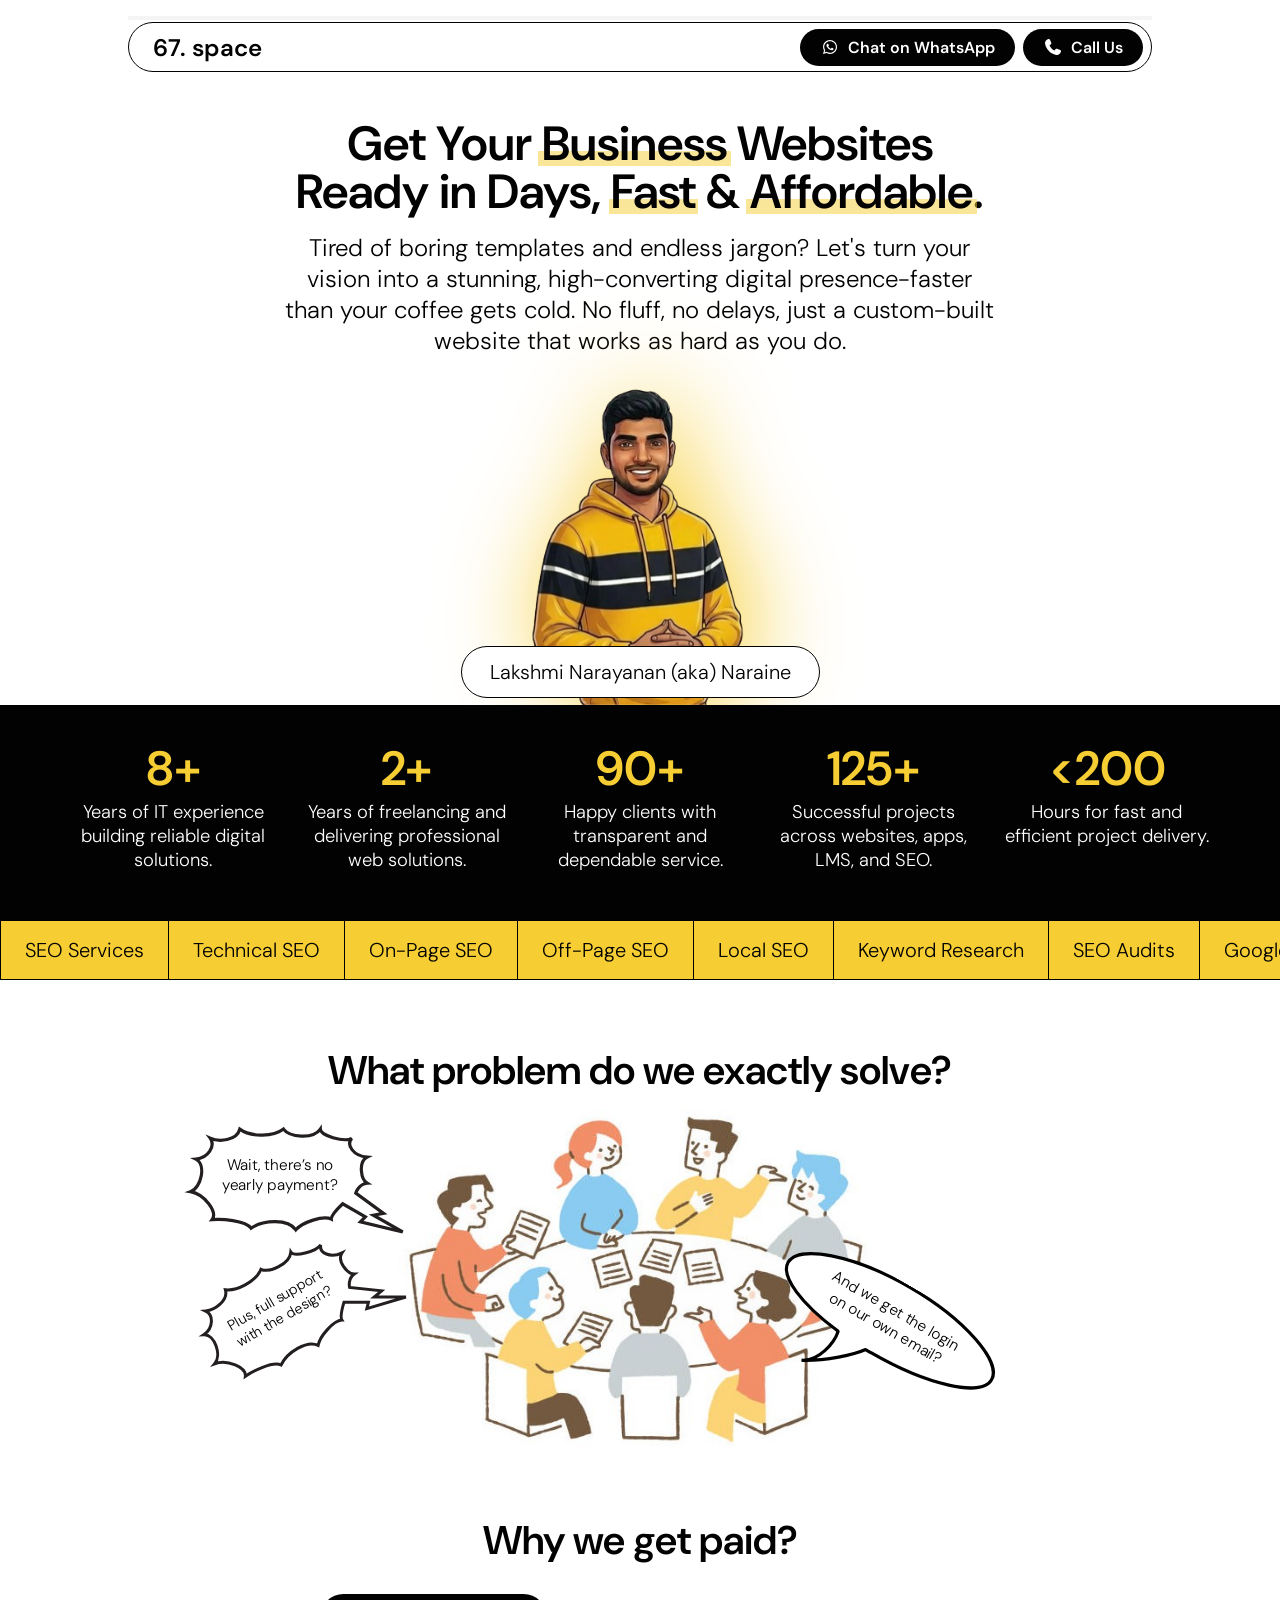
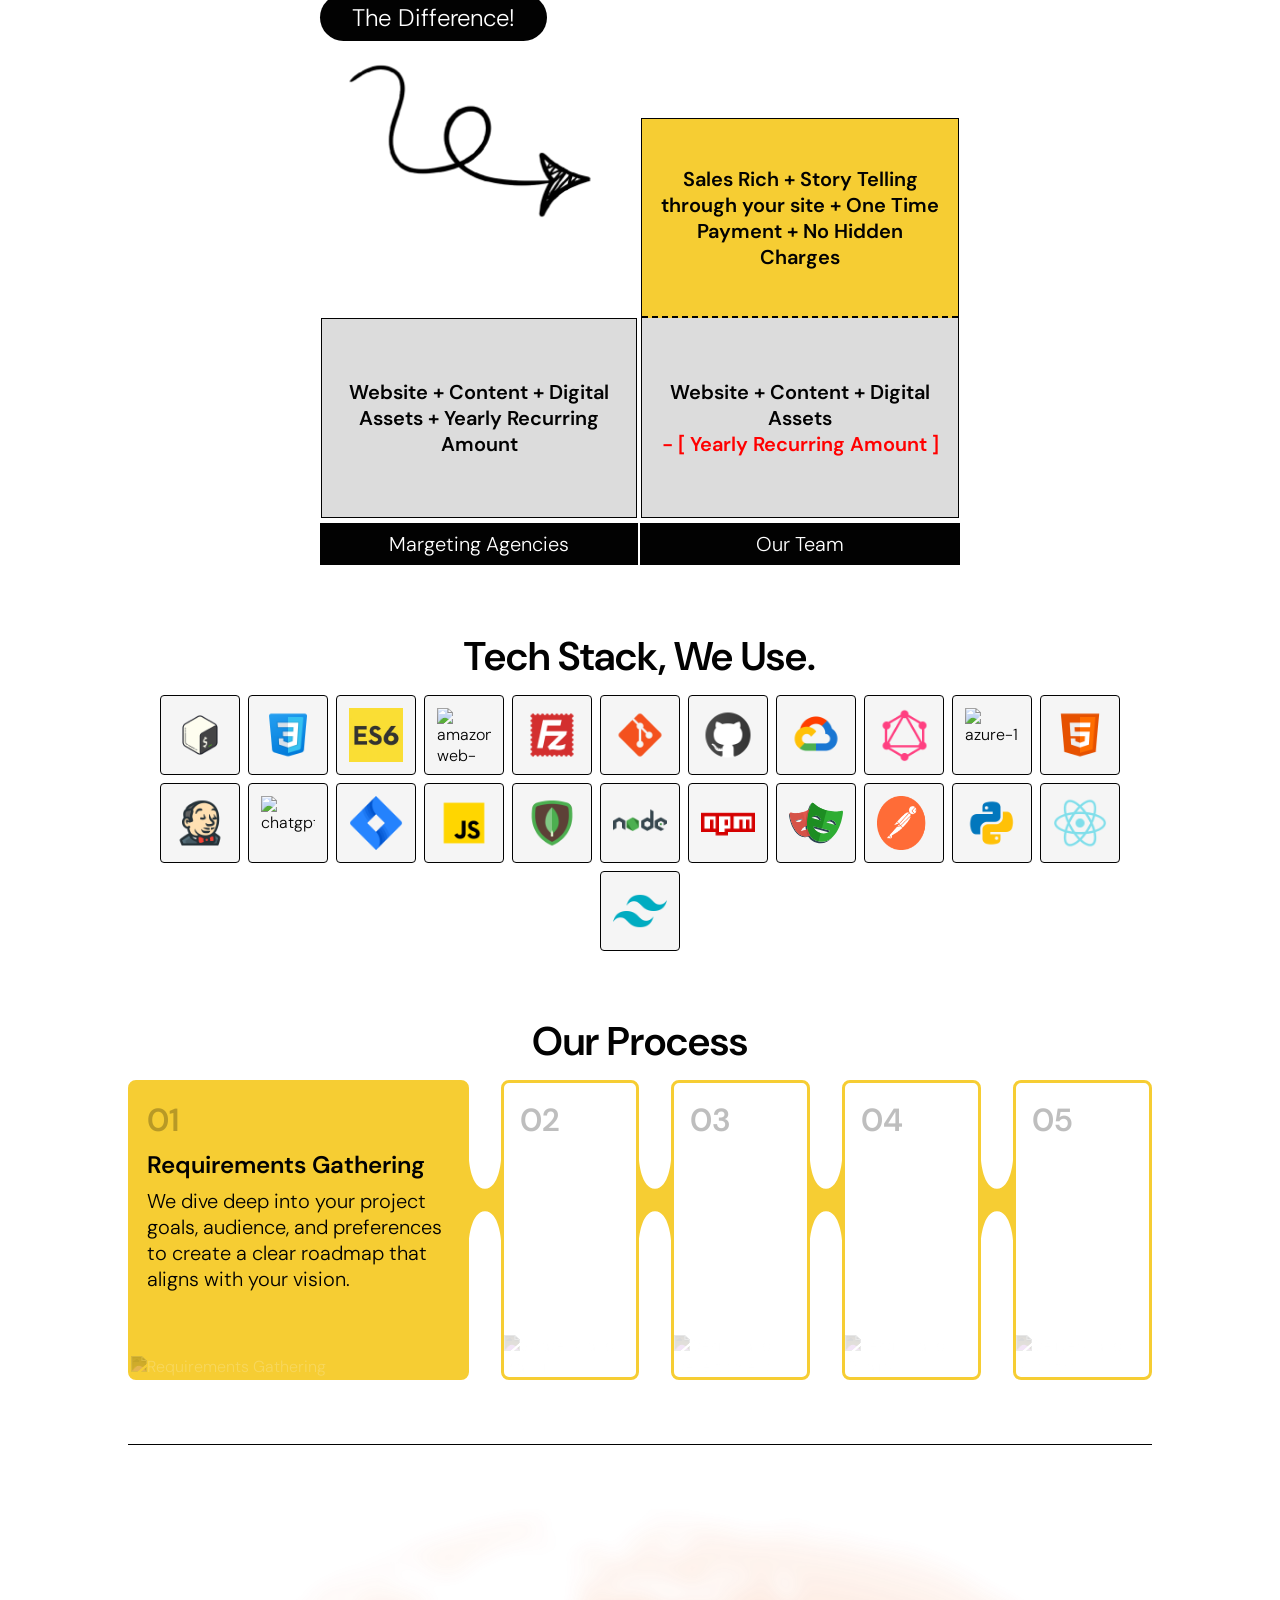
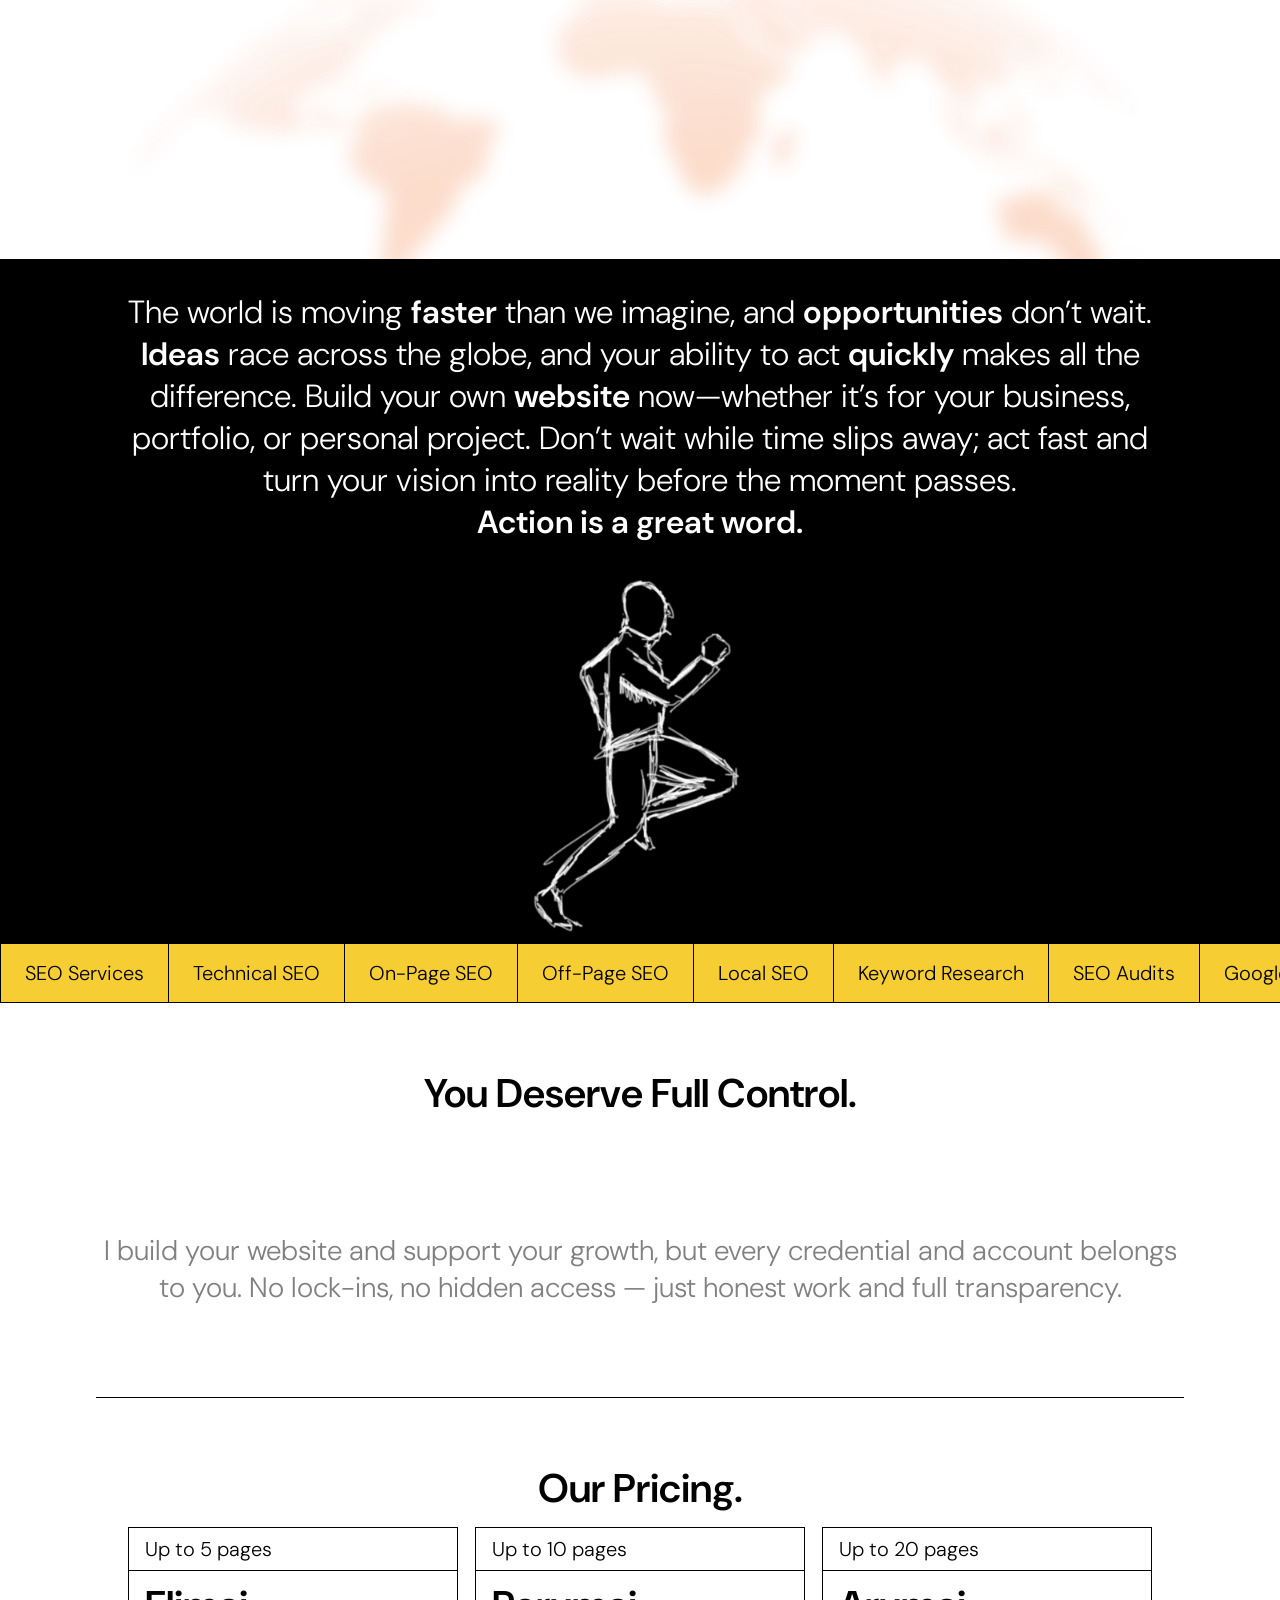
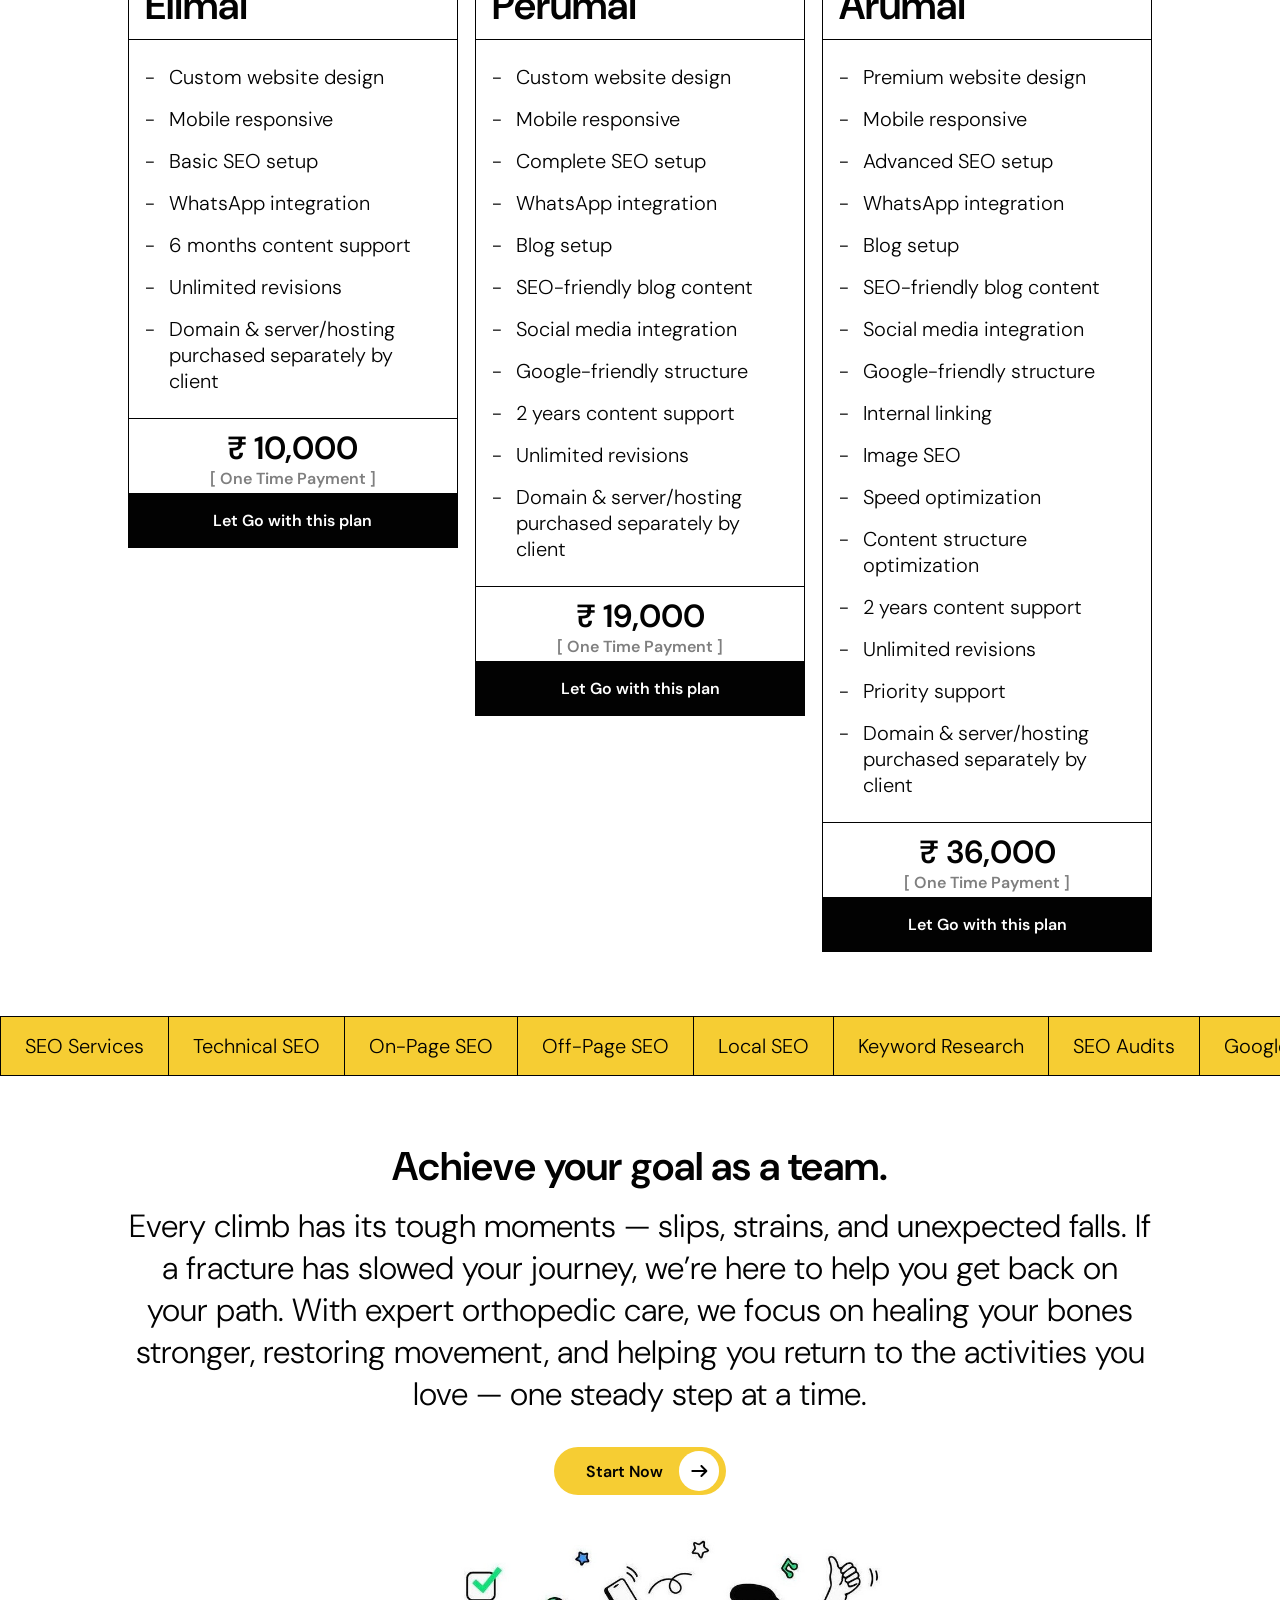
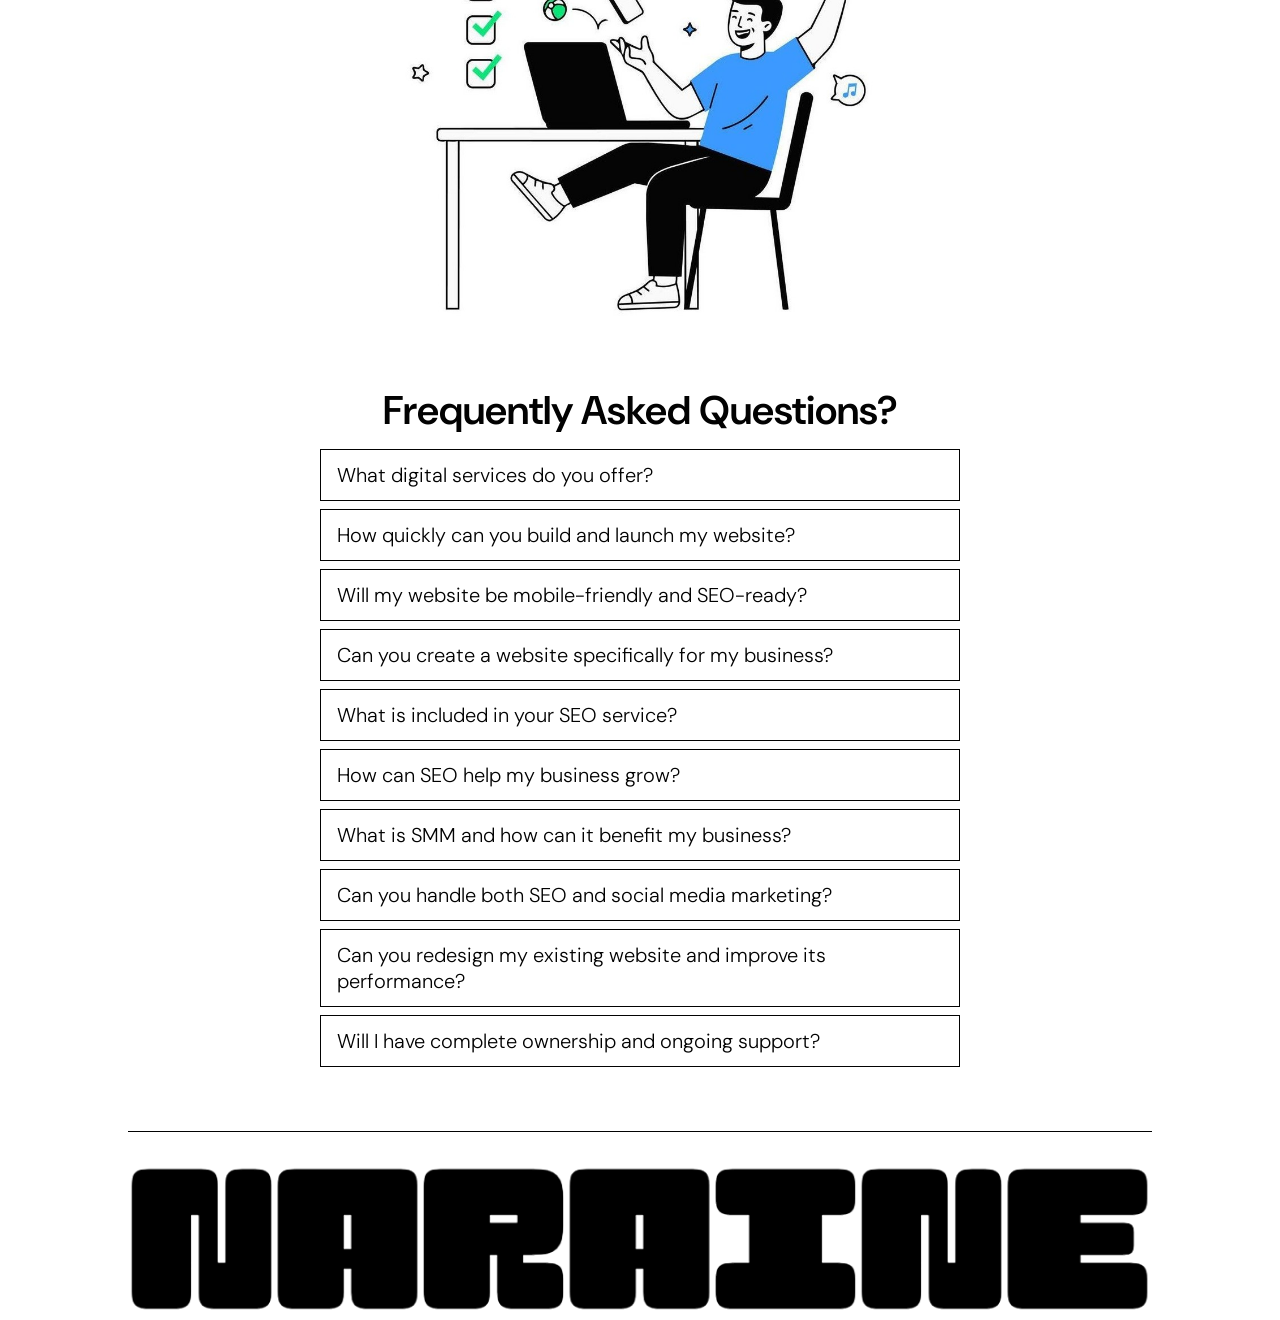
==== commit 9f002a85: "google analytics" ====
--- a/index.html
+++ b/index.html
@@ -88,6 +88,16 @@
 
     <!-- swiper -->
     <link rel="stylesheet" href="./cdn/swiper11.css">
+
+    <!-- Google tag (gtag.js) -->
+    <script async src="https://www.googletagmanager.com/gtag/js?id=G-S1L9HH8JLP"></script>
+    <script>
+        window.dataLayer = window.dataLayer || [];
+        function gtag() { dataLayer.push(arguments); }
+        gtag('js', new Date());
+
+        gtag('config', 'G-S1L9HH8JLP');
+    </script>
 
 
 </head>
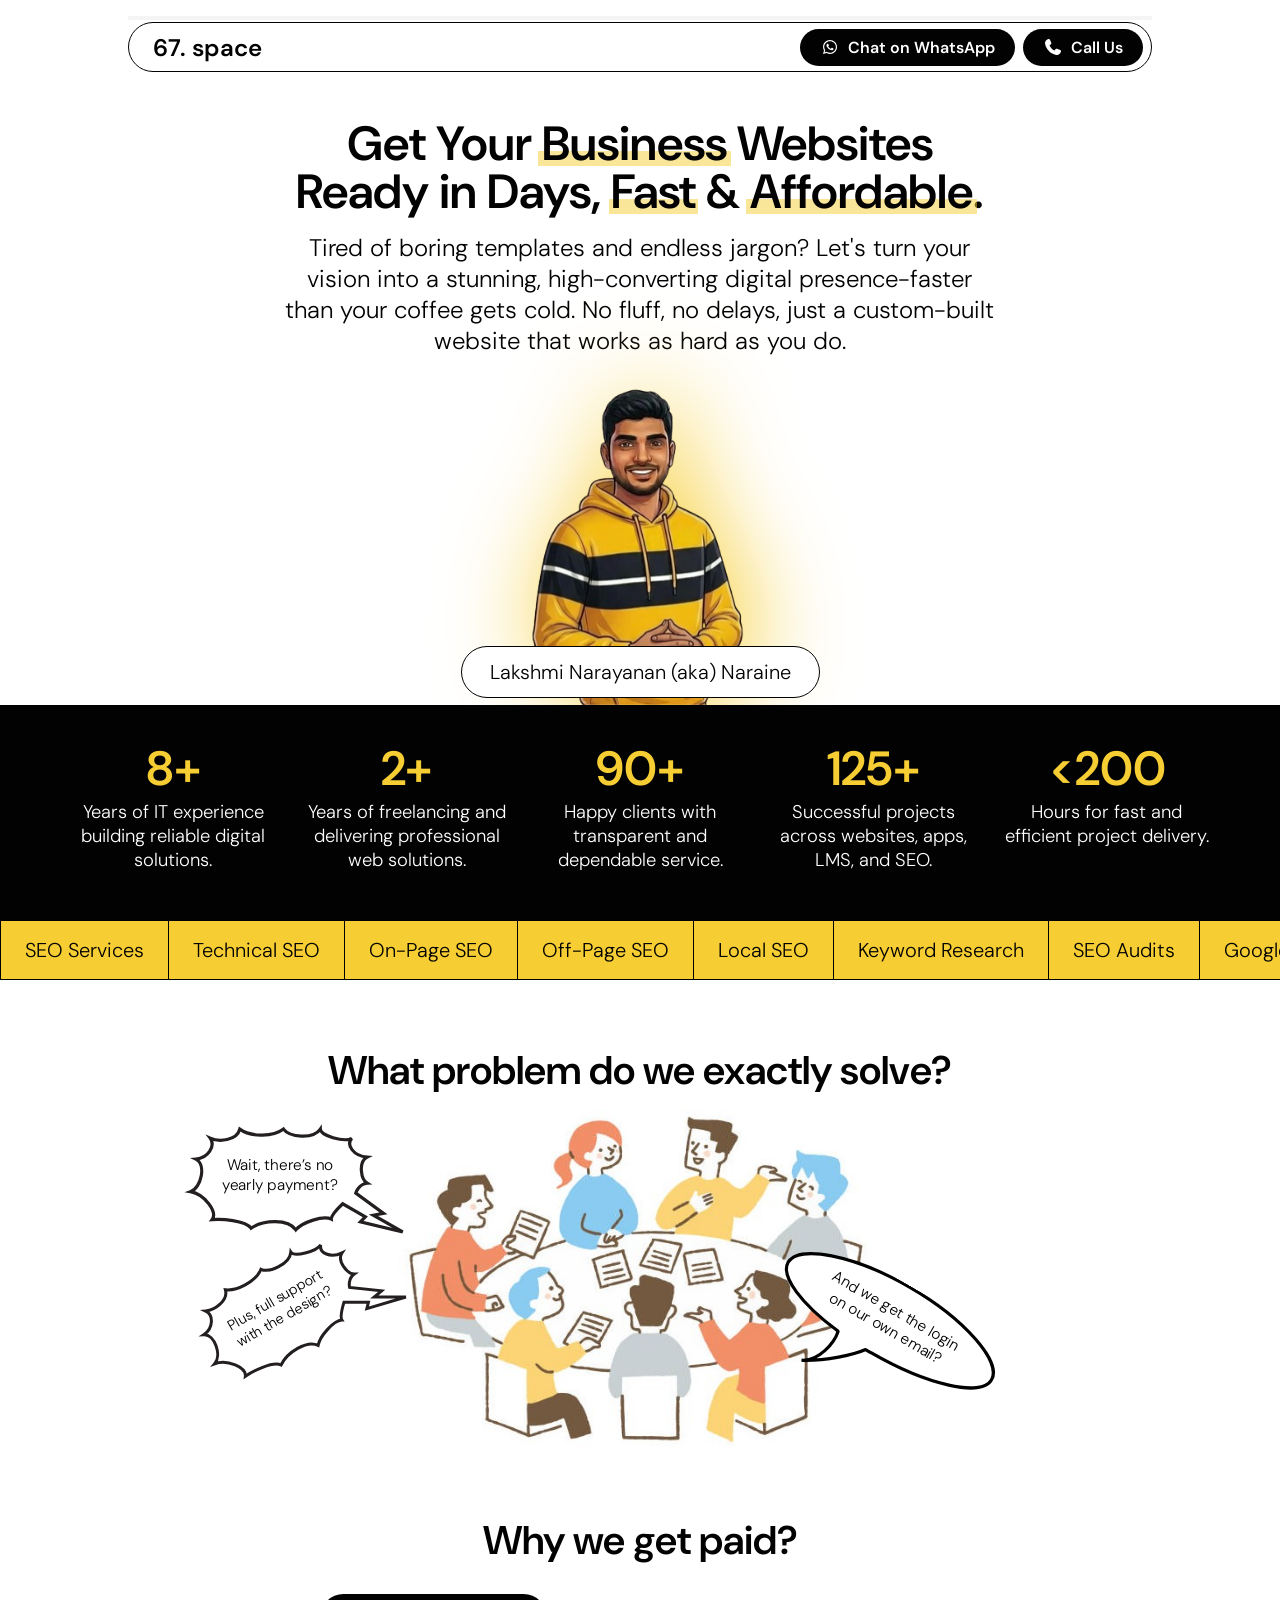
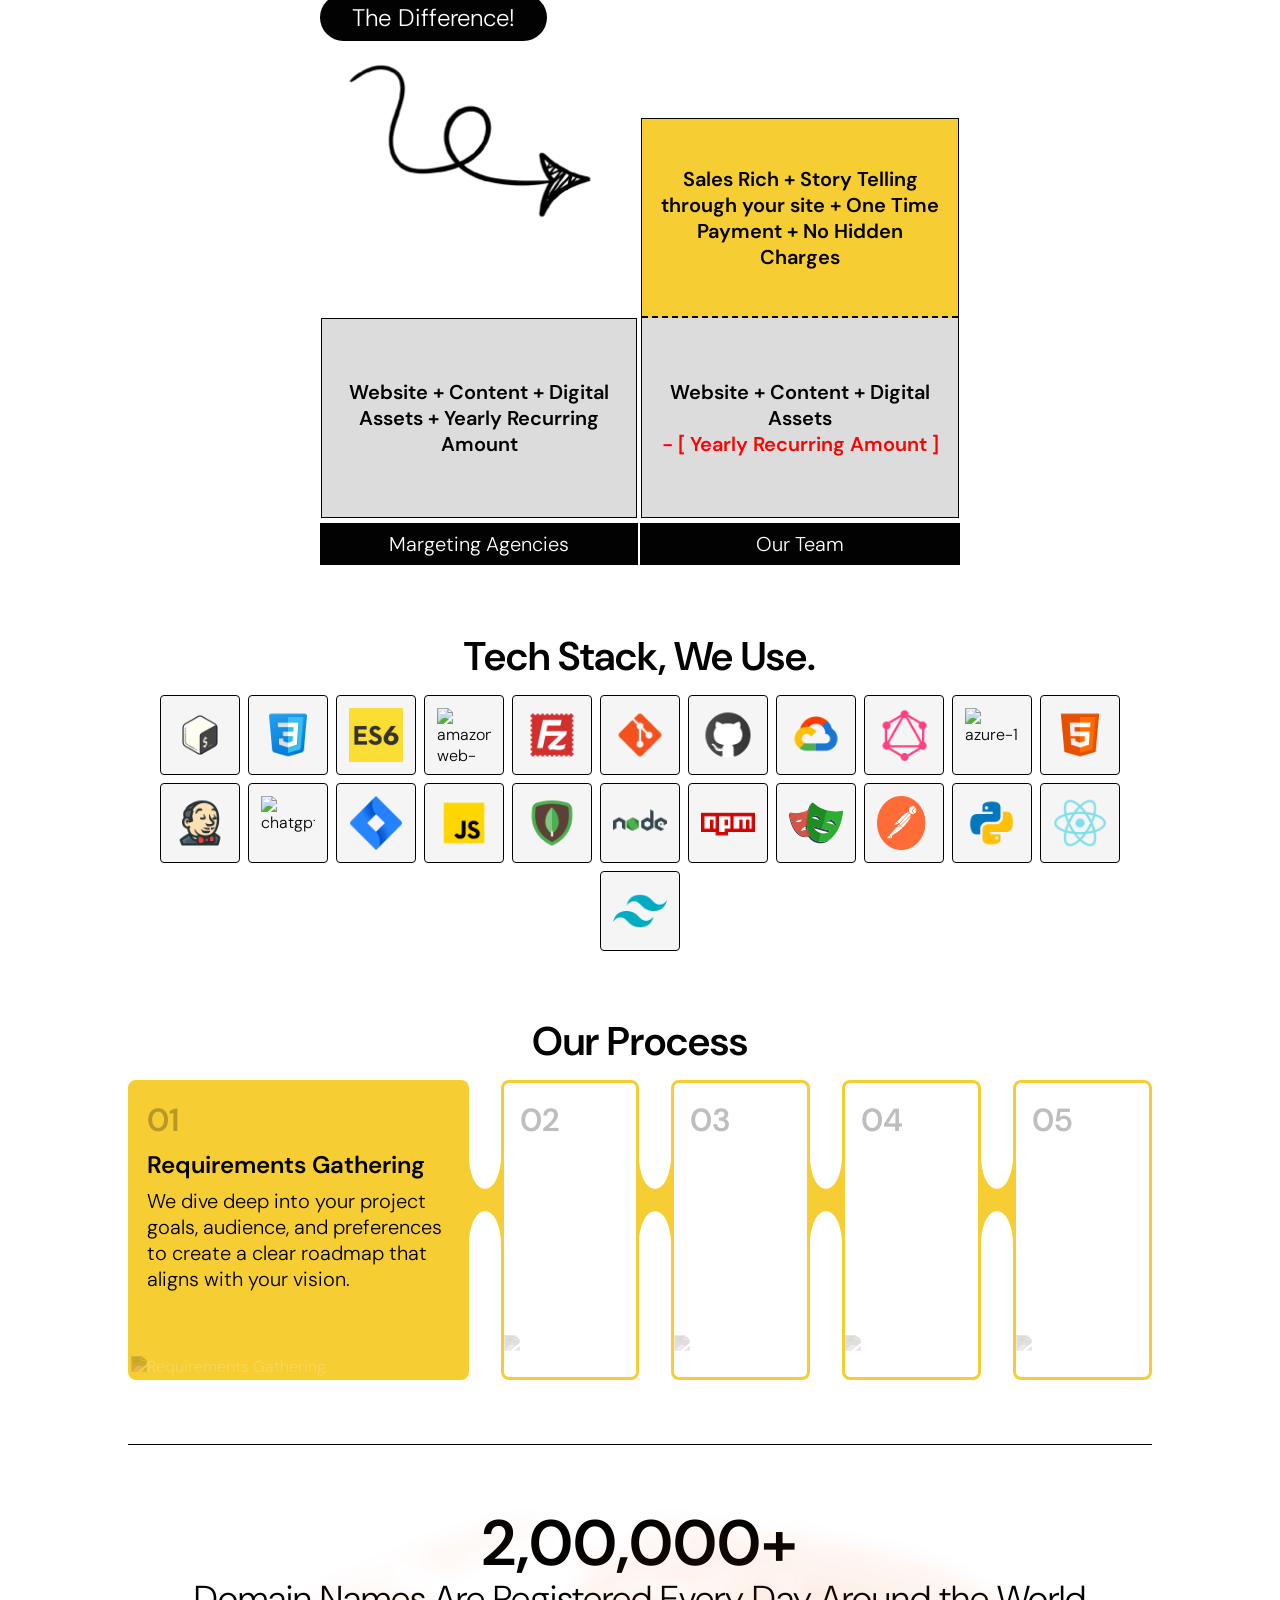
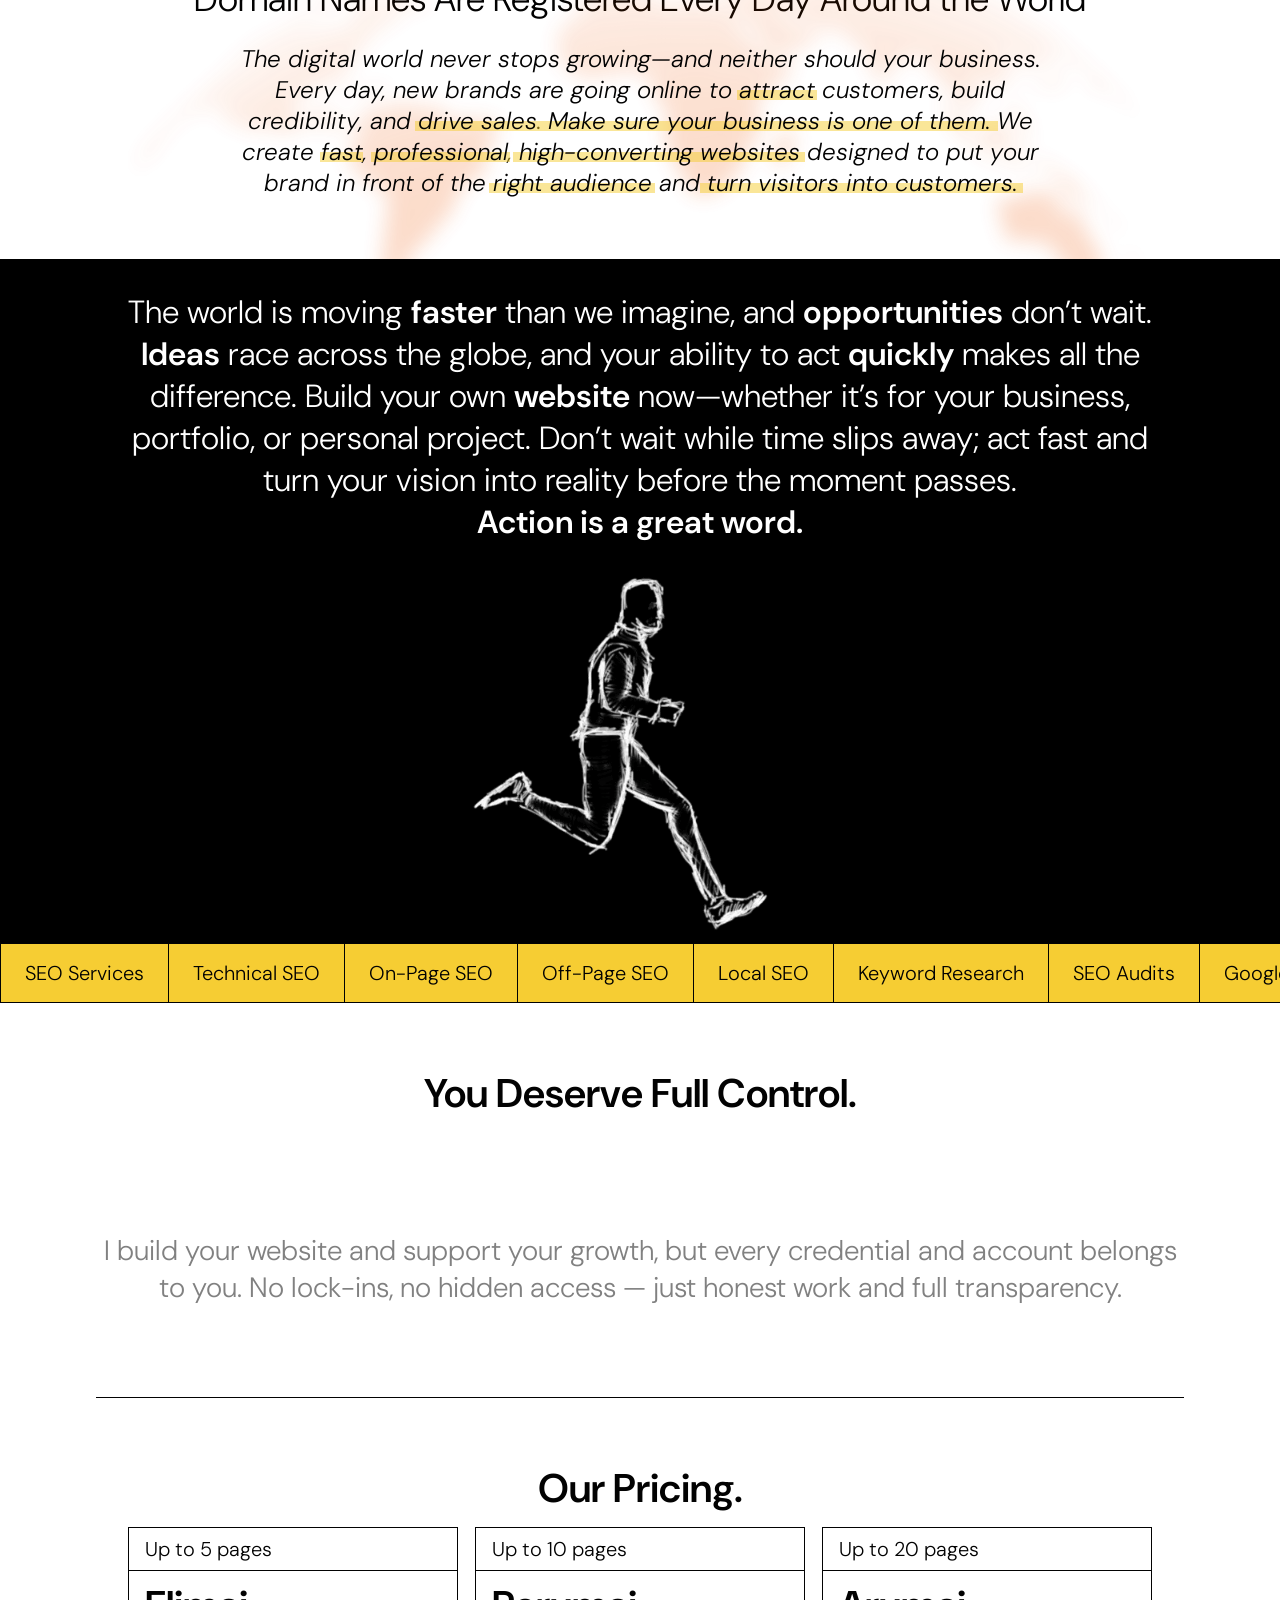
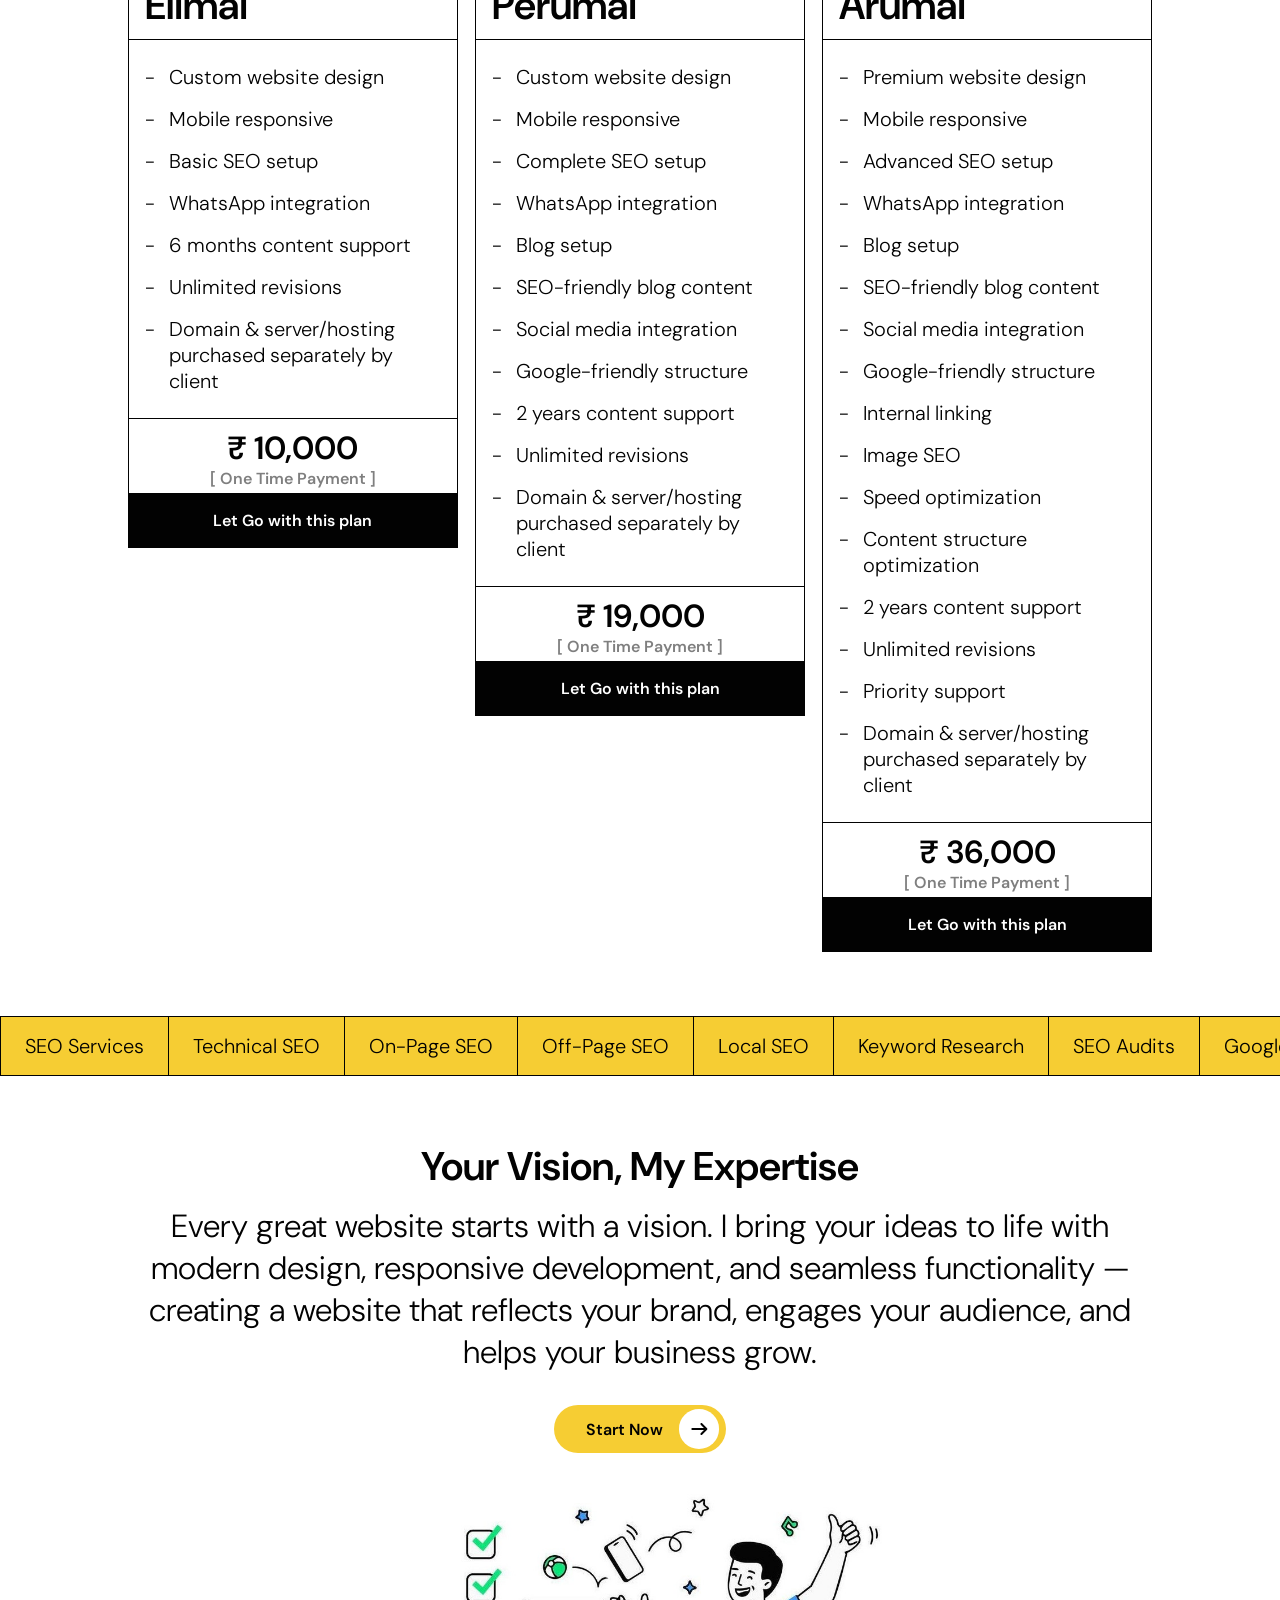
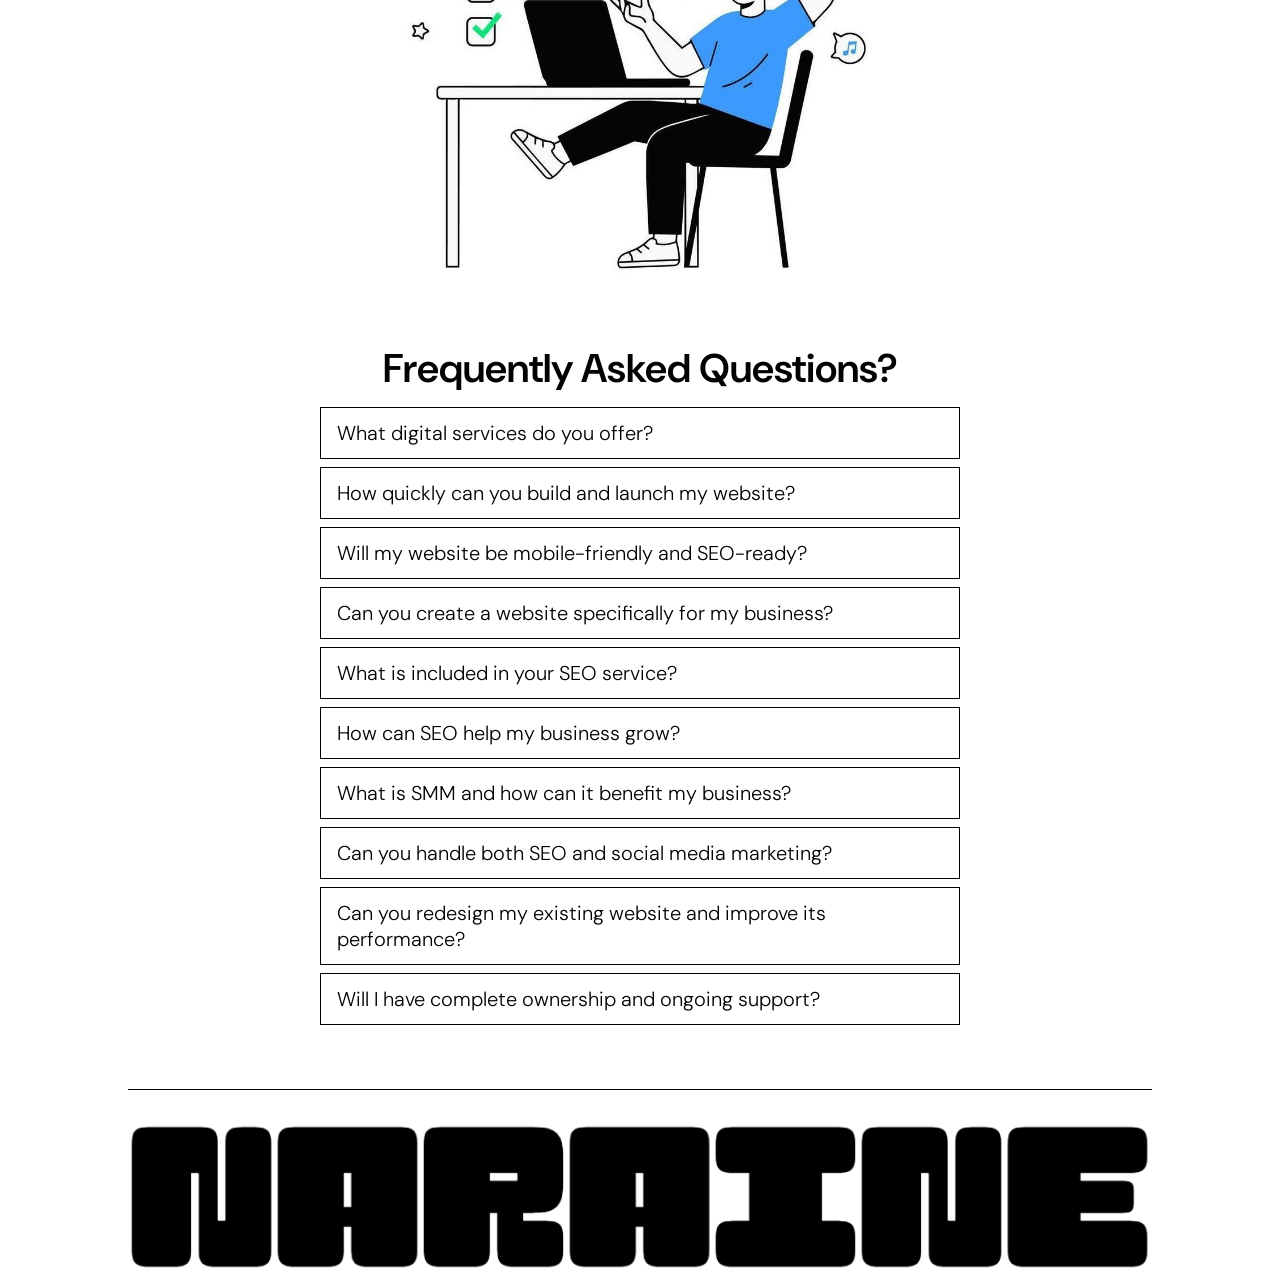
==== commit 31c79146: "content change knee" ====
--- a/index.html
+++ b/index.html
@@ -1004,19 +1004,15 @@
 
     <!-- Heading -->
     <div class="section-heading common-width" data-aos="fade-up" data-aos-delay="200">
-        Achieve your goal as a team.
+        Your Vision, My Expertise
     </div>
 
     <!-- success -->
     <div class="success common-width">
         <p data-aos="fade-up" data-aos-delay="200">
-            Every climb has its tough moments — slips, strains, and unexpected falls. If a fracture has
-            slowed your
-            journey, we’re here to help you get back on your path. With expert orthopedic care, we focus on
-            healing your
-            bones stronger, restoring movement, and helping you return to the activities you love — one
-            steady step at a
-            time.
+            Every great website starts with a vision. I bring your ideas to life with modern design, responsive
+            development, and seamless functionality — creating a website that reflects your brand, engages your
+            audience, and helps your business grow.
         </p>
         <a href="https://wa.me/919940592597?text=I%20need%20to%20book%20an%20appointment" target="_blank"
             rel="noopener noreferrer" data-aos="fade-up" data-aos-delay="400">
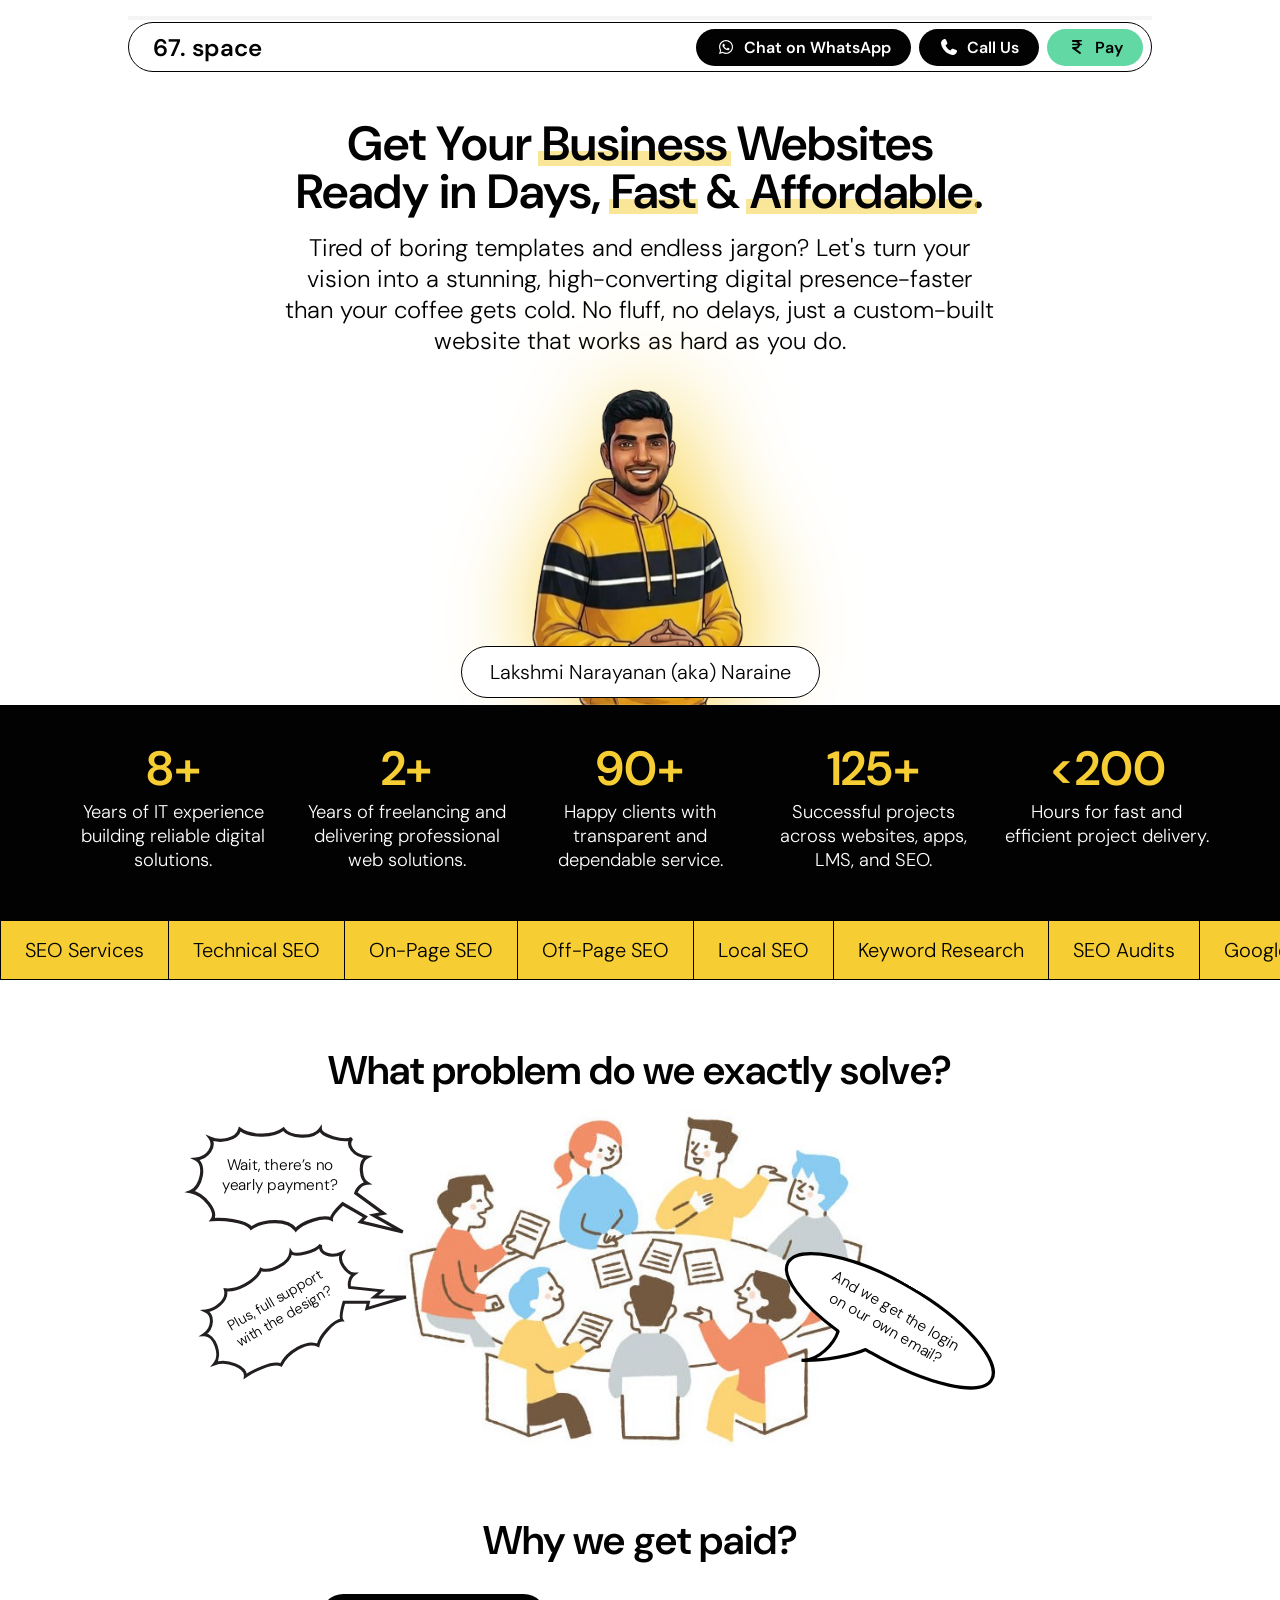
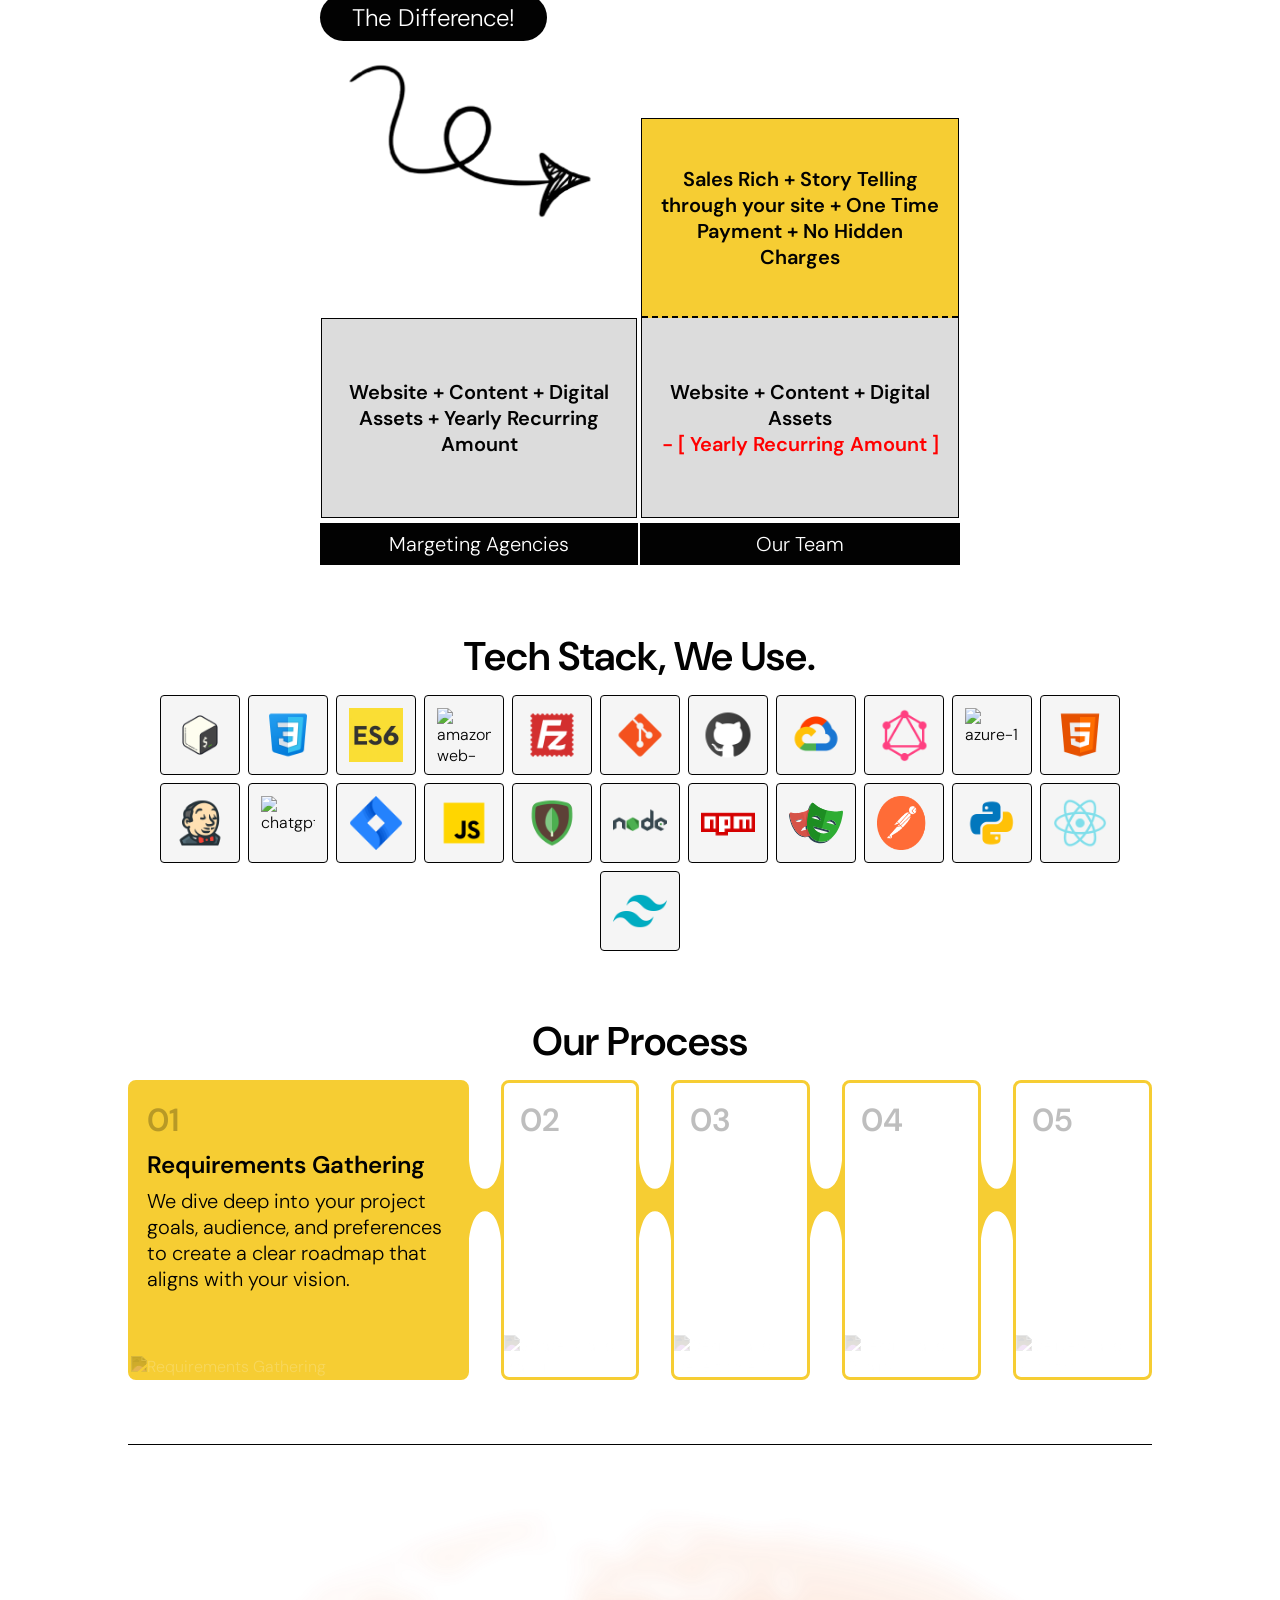
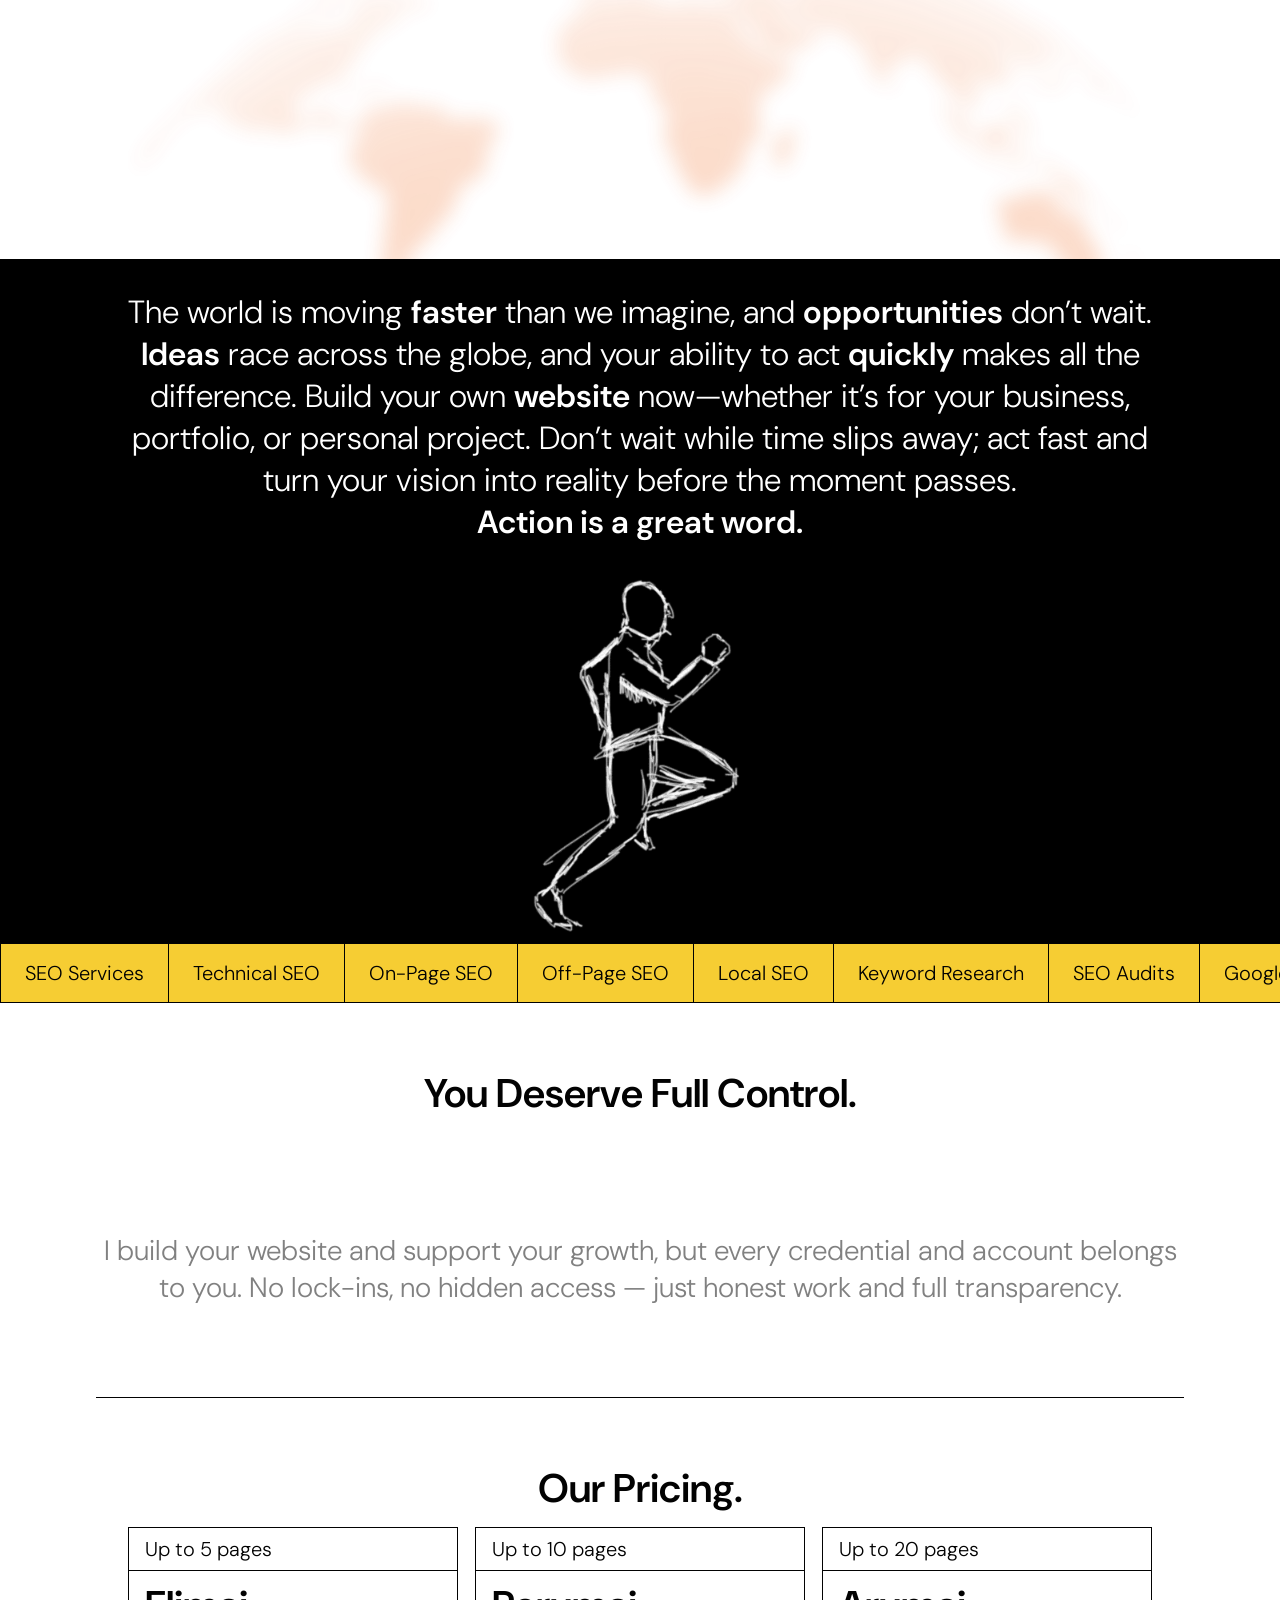
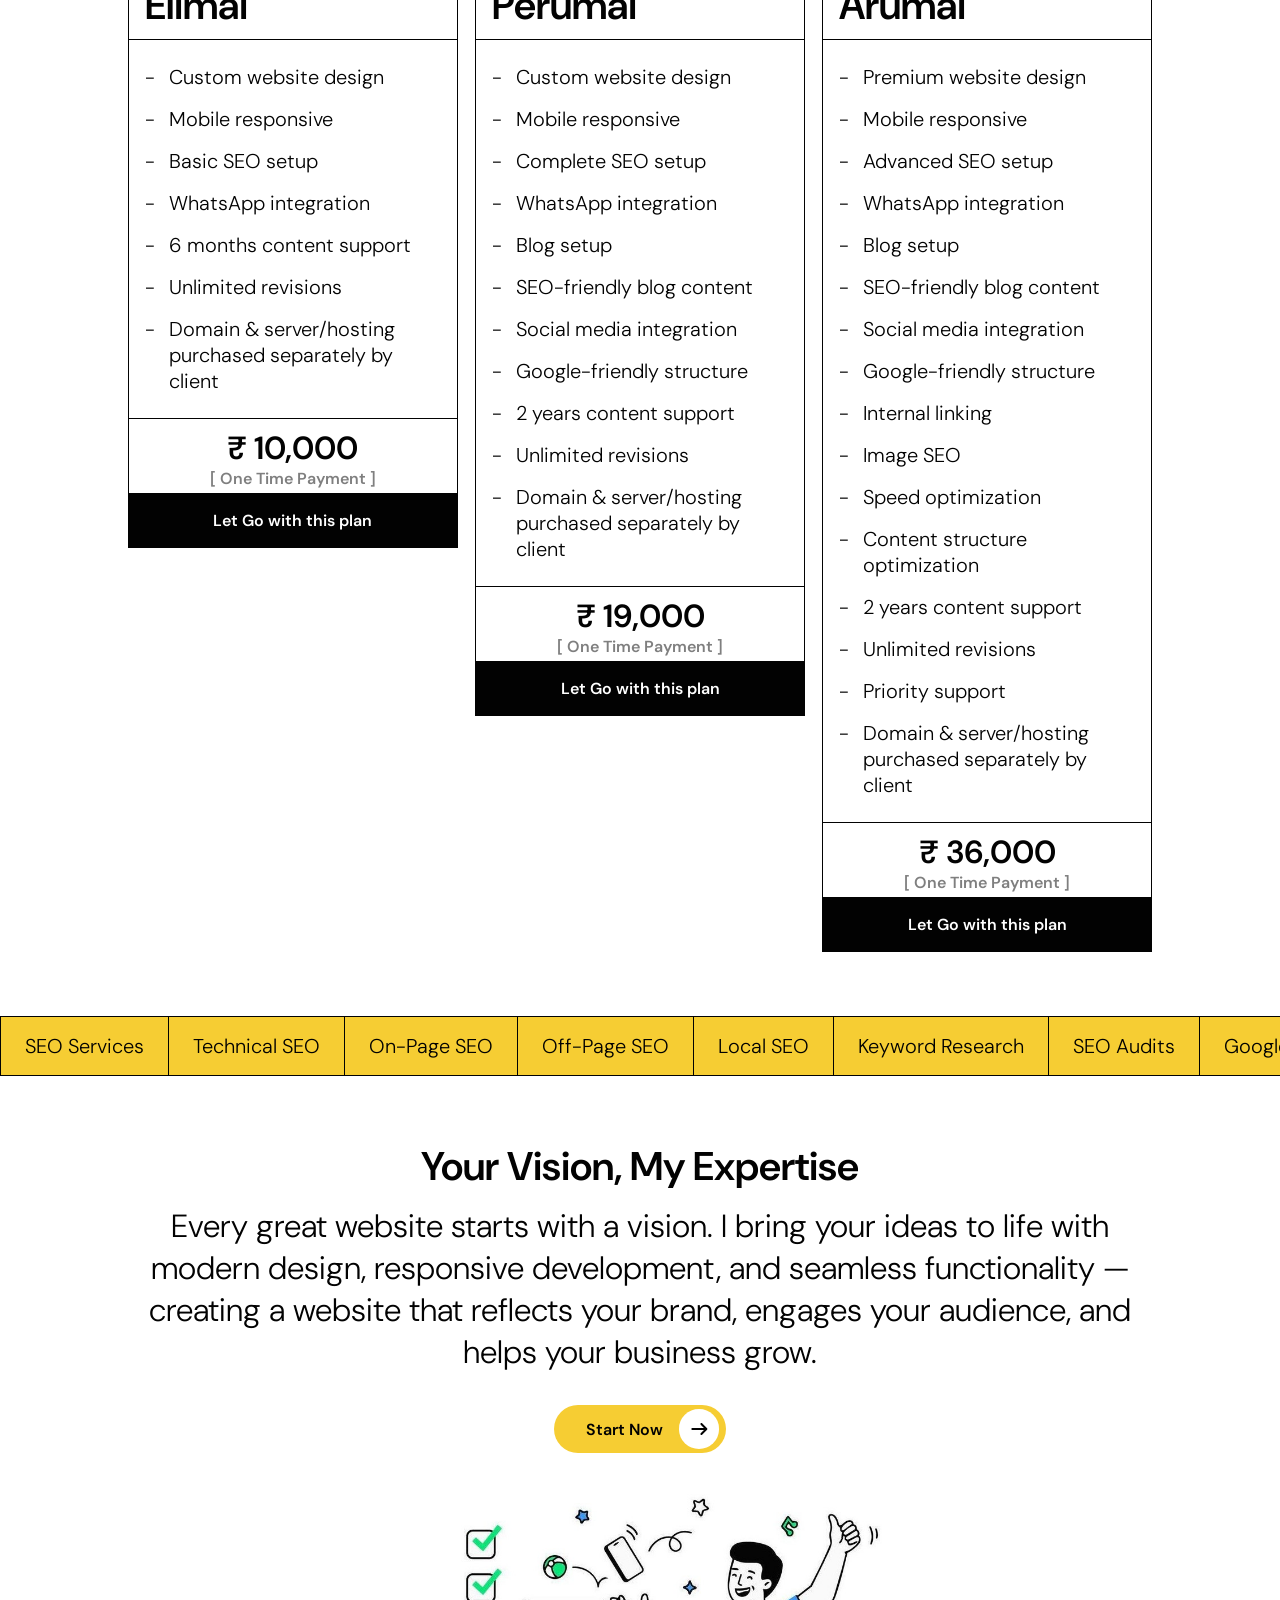
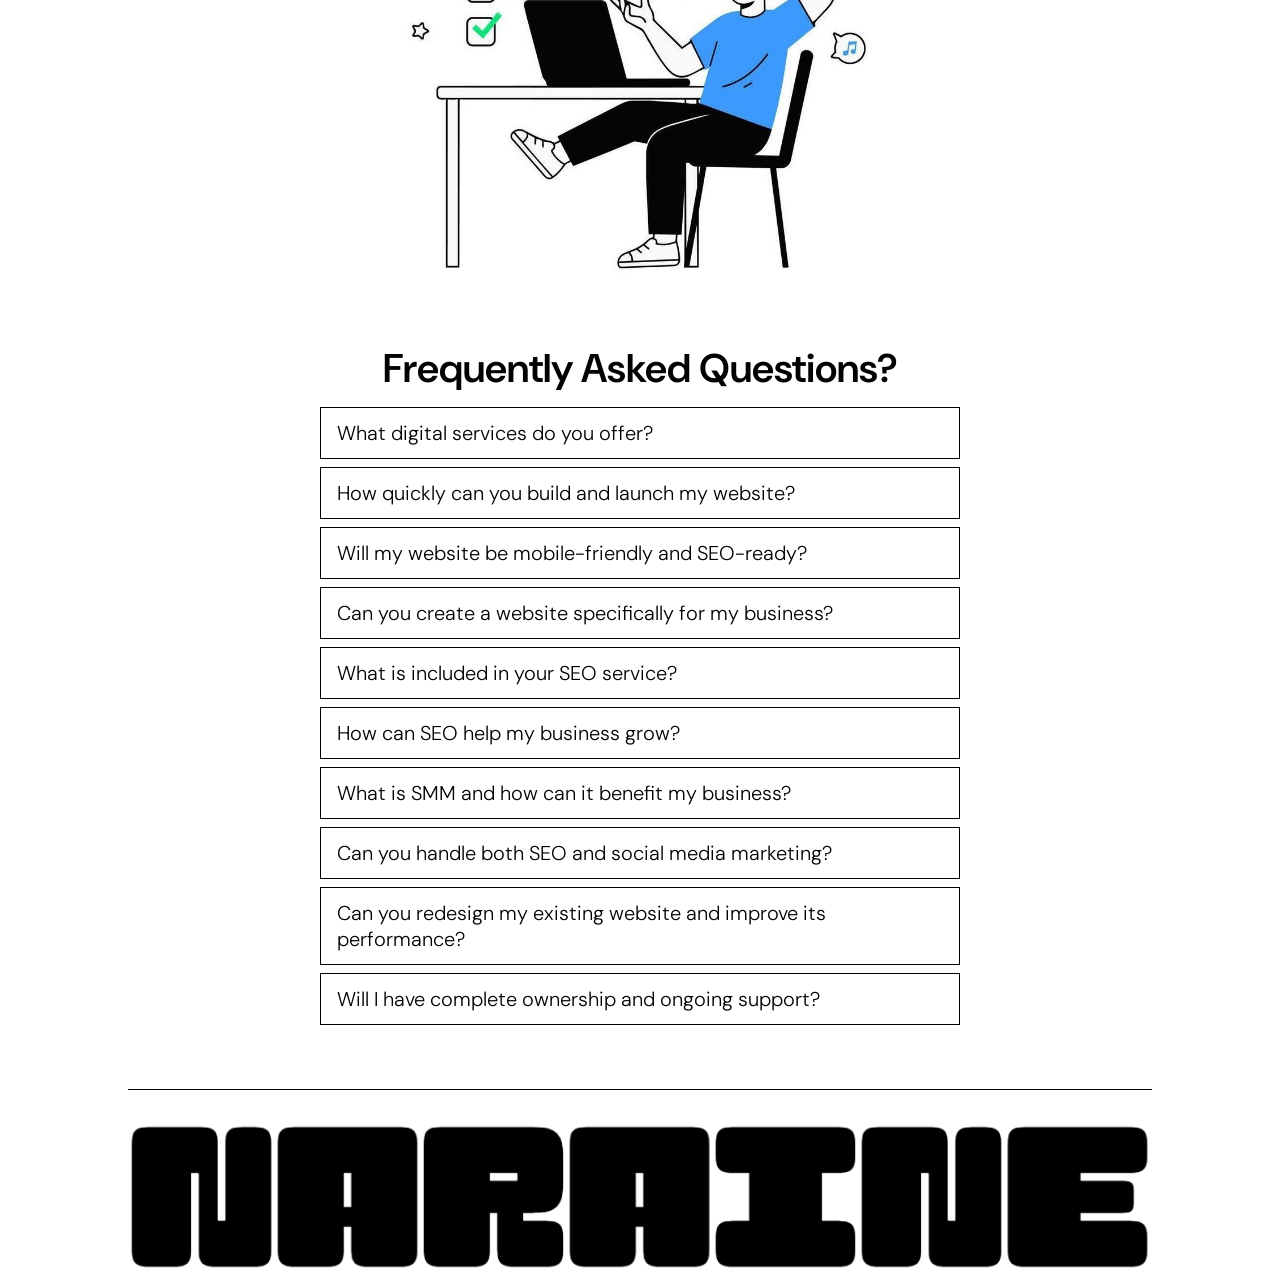
==== commit 5811f3e1: "index css favicons" ====
--- a/index.html
+++ b/index.html
@@ -31,17 +31,17 @@
     <link rel="sitemap" type="application/xml" href="https://sixtyseven.space/sitemap.xml">
 
     <!-- Favicons -->
-    <link rel="icon" href="/favicons/favicon.ico" sizes="any">
-
-    <link rel="icon" href="/favicons/favicon.svg" type="image/svg+xml">
-
-    <link rel="icon" type="image/png" sizes="192x192" href="/favicons/web-app-manifest-192x192.png">
-
-    <link rel="icon" type="image/png" sizes="512x512" href="/favicons/web-app-manifest-512x512.png">
-
-    <link rel="apple-touch-icon" href="/favicons/apple-touch-icon.png">
-
-    <link rel="manifest" href="/favicons/site.webmanifest">
+    <link rel="icon" href="./favicons/favicon.ico" sizes="any">
+
+    <link rel="icon" href="./favicons/favicon.svg" type="image/svg+xml">
+
+    <link rel="icon" type="image/png" sizes="192x192" href="./favicons/web-app-manifest-192x192.png">
+
+    <link rel="icon" type="image/png" sizes="512x512" href="./favicons/web-app-manifest-512x512.png">
+
+    <link rel="apple-touch-icon" href="./favicons/apple-touch-icon.png">
+
+    <link rel="manifest" href="./favicons/site.webmanifest">
 
     <!-- Open Graph -->
     <meta property="og:type" content="website">
@@ -127,6 +127,12 @@
             <a href="tel:+918056532763">
                 <i class="fas fa-phone"></i>
                 <span>Call Us</span>
+            </a>
+
+
+            <a href="https://razorpay.me/@pay2lakshminarayanan" target="_blank" rel="noopener noreferrer" class="pay">
+                <i class="fa-solid fa-indian-rupee-sign"></i>
+                <span>Pay</span>
             </a>
         </div>
     </div>
--- a/make.css
+++ b/make.css
@@ -299,6 +299,14 @@
     /* margin-top: -.25rem; */
 }
 
+.navbar .ctas .pay {
+    background: var(--one);
+}
+
+.navbar .ctas .pay * {
+    color: var(--black);
+}
+
 @media screen and (max-width: 1700px) {
     .navbar {
         left: 10%;
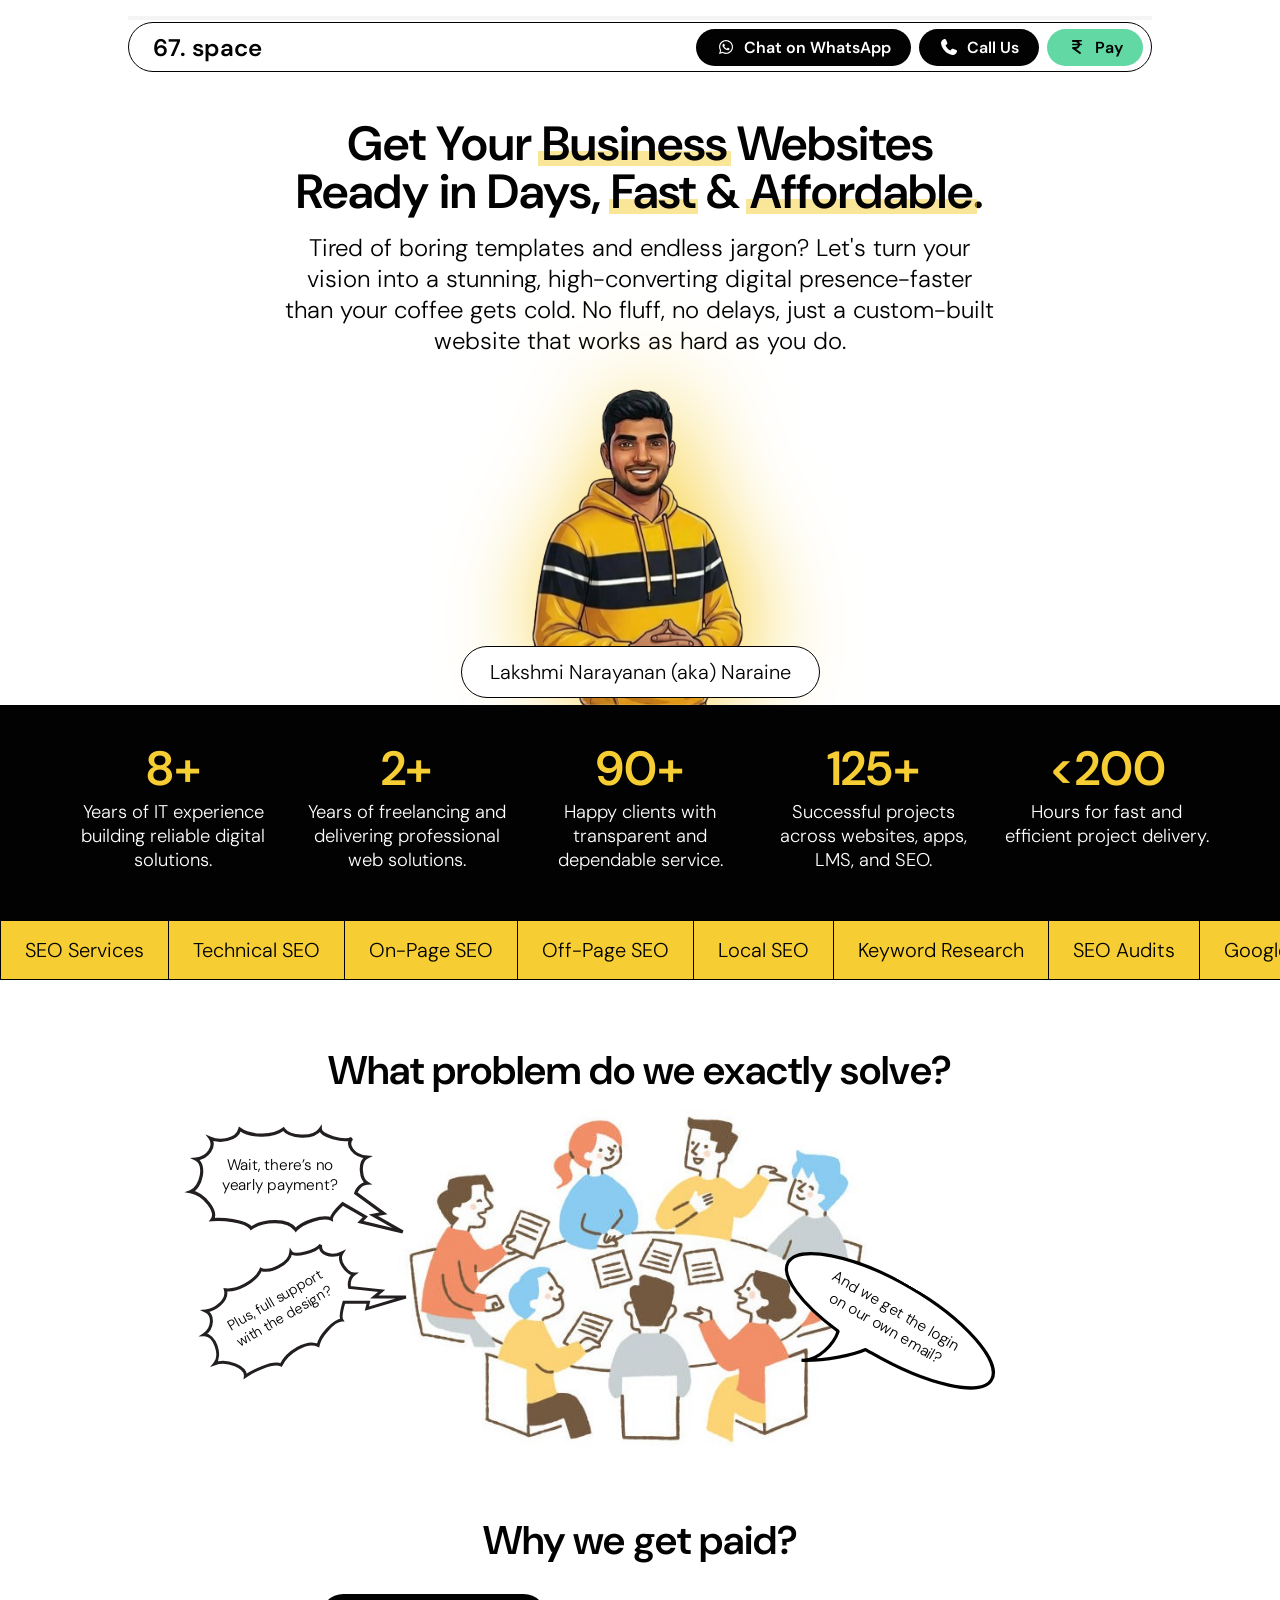
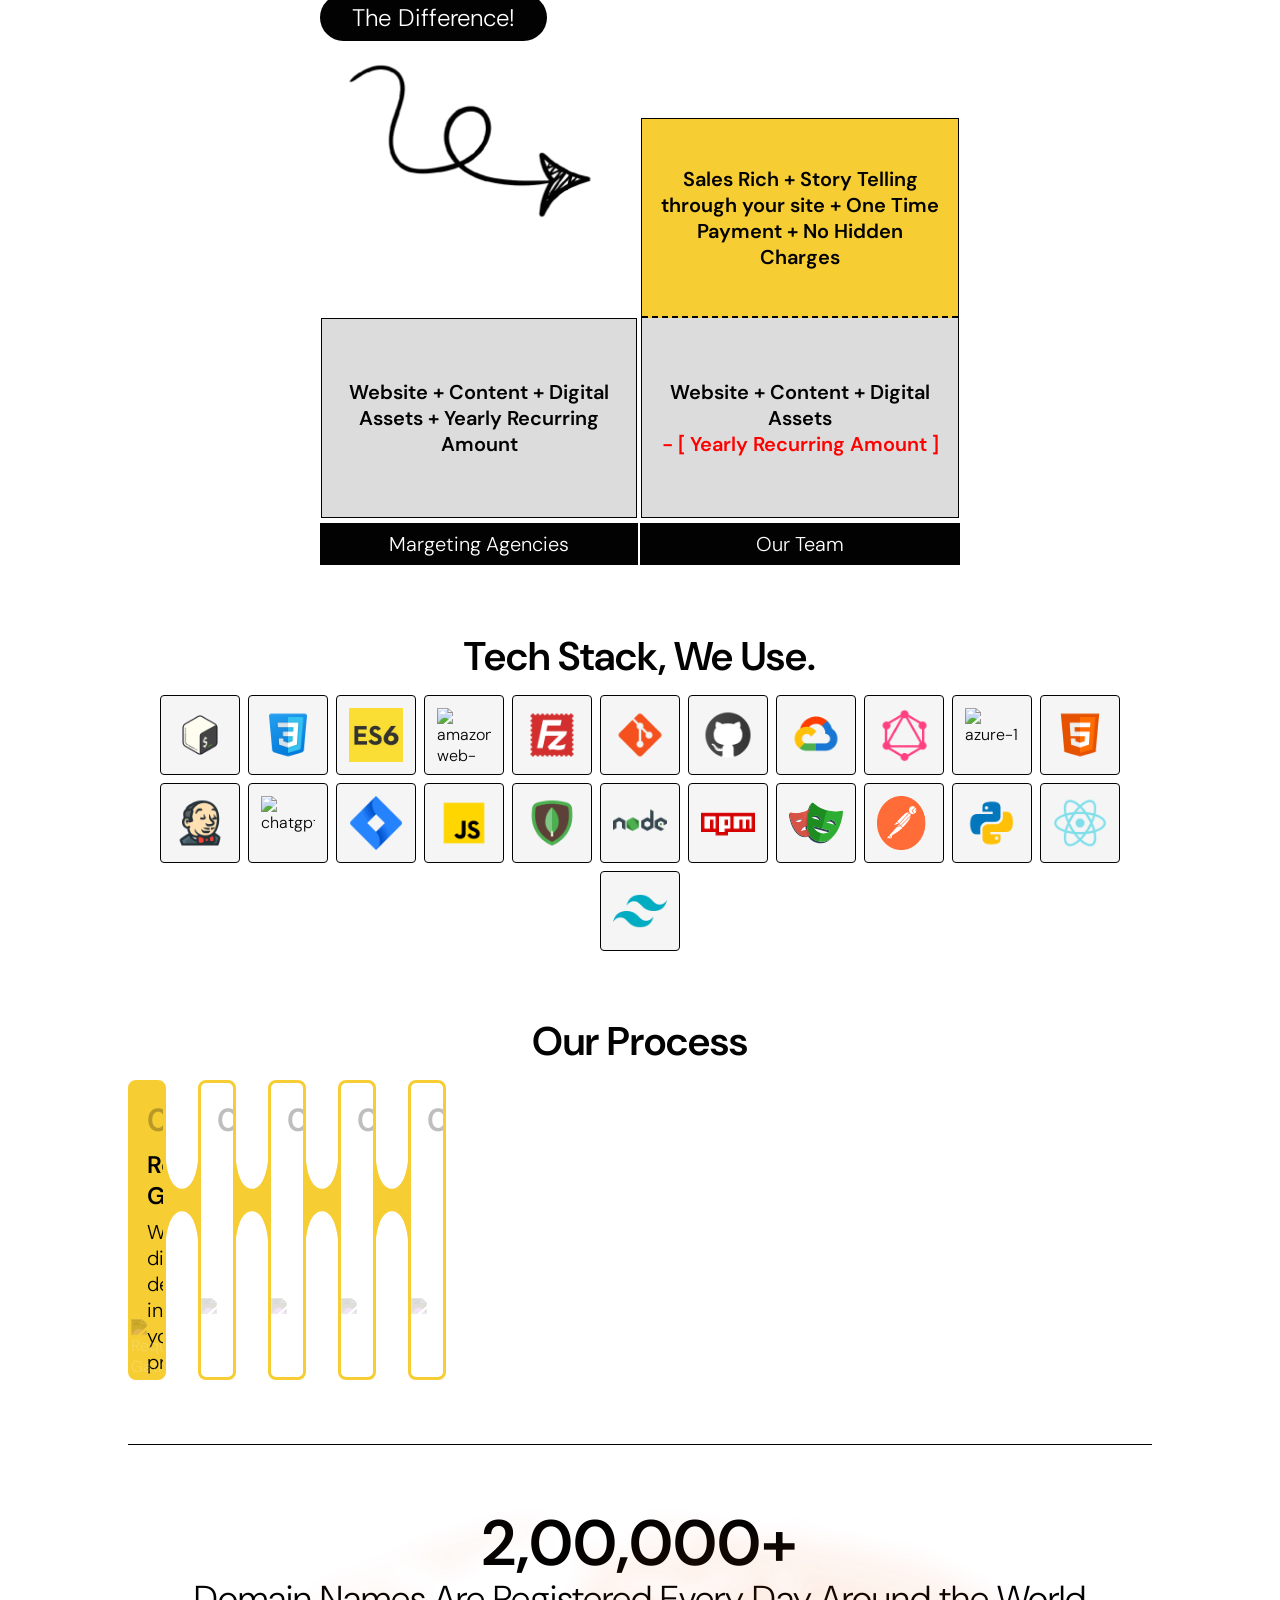
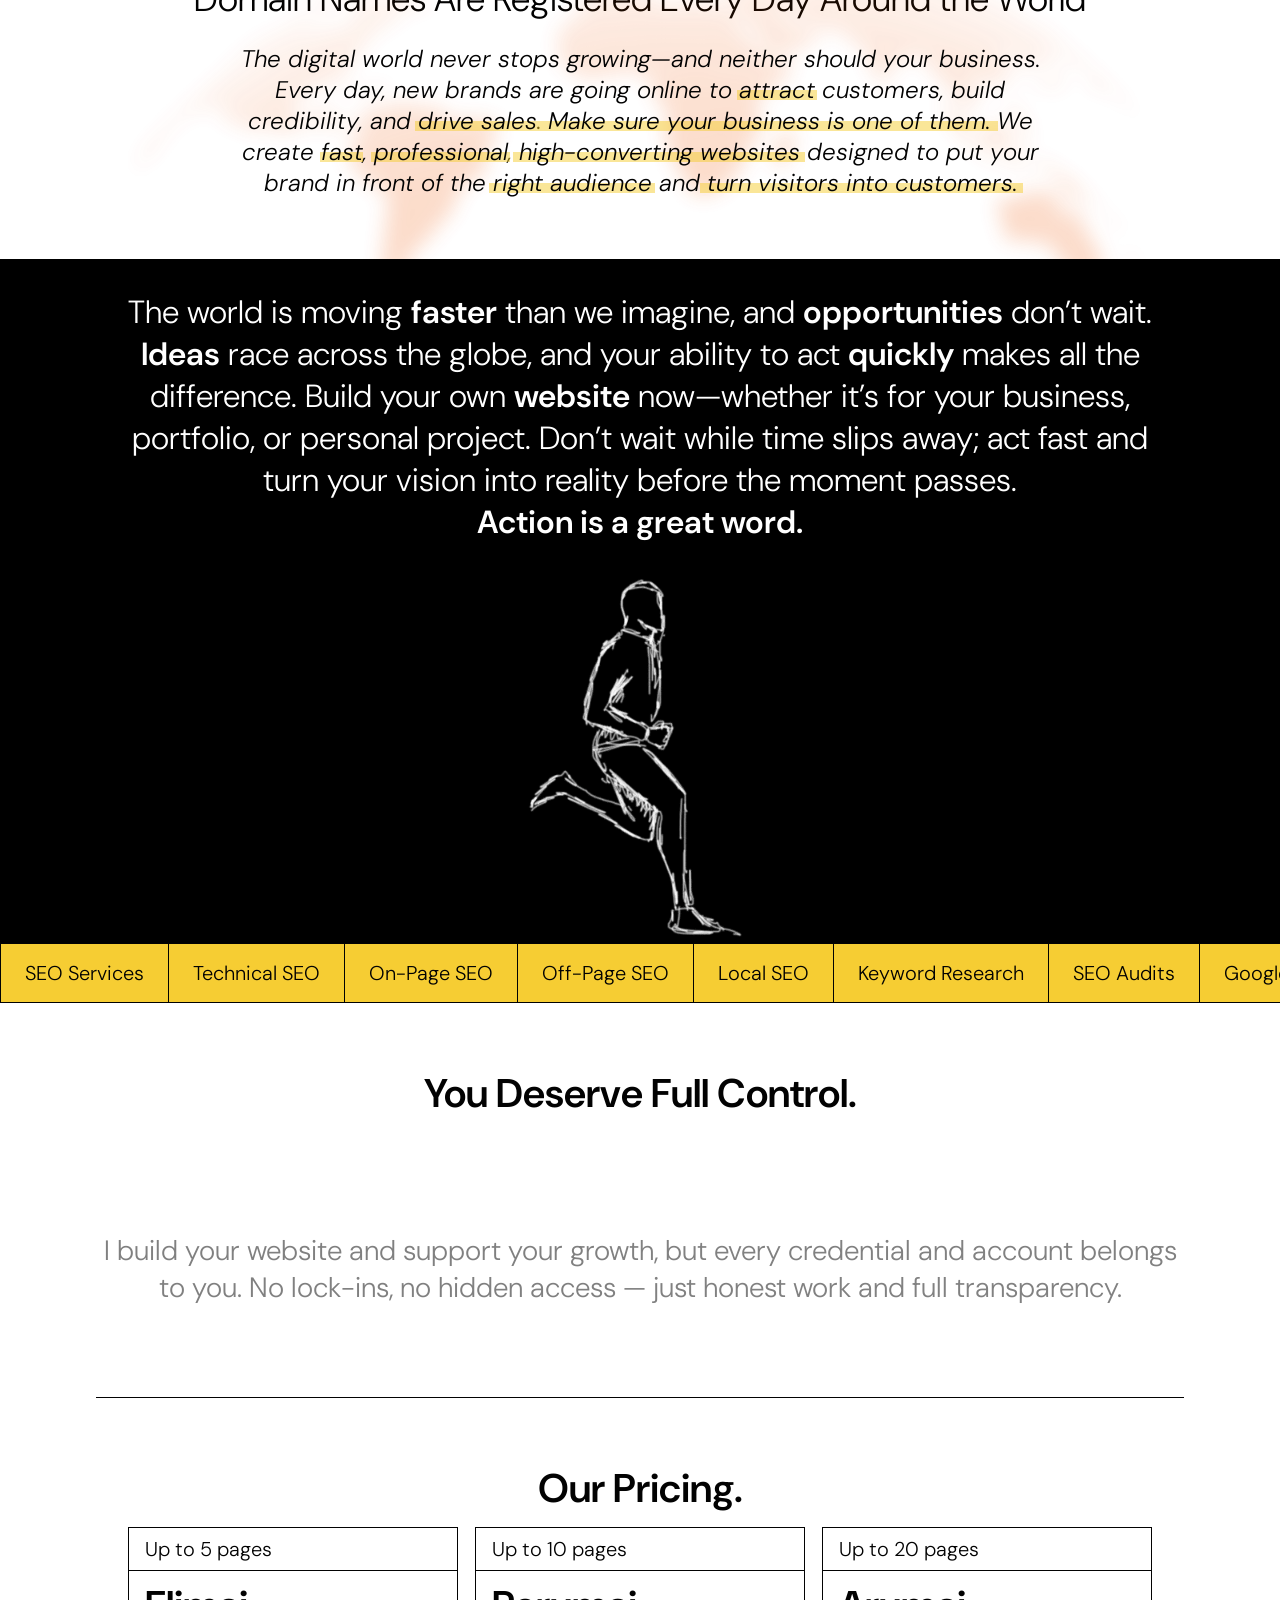
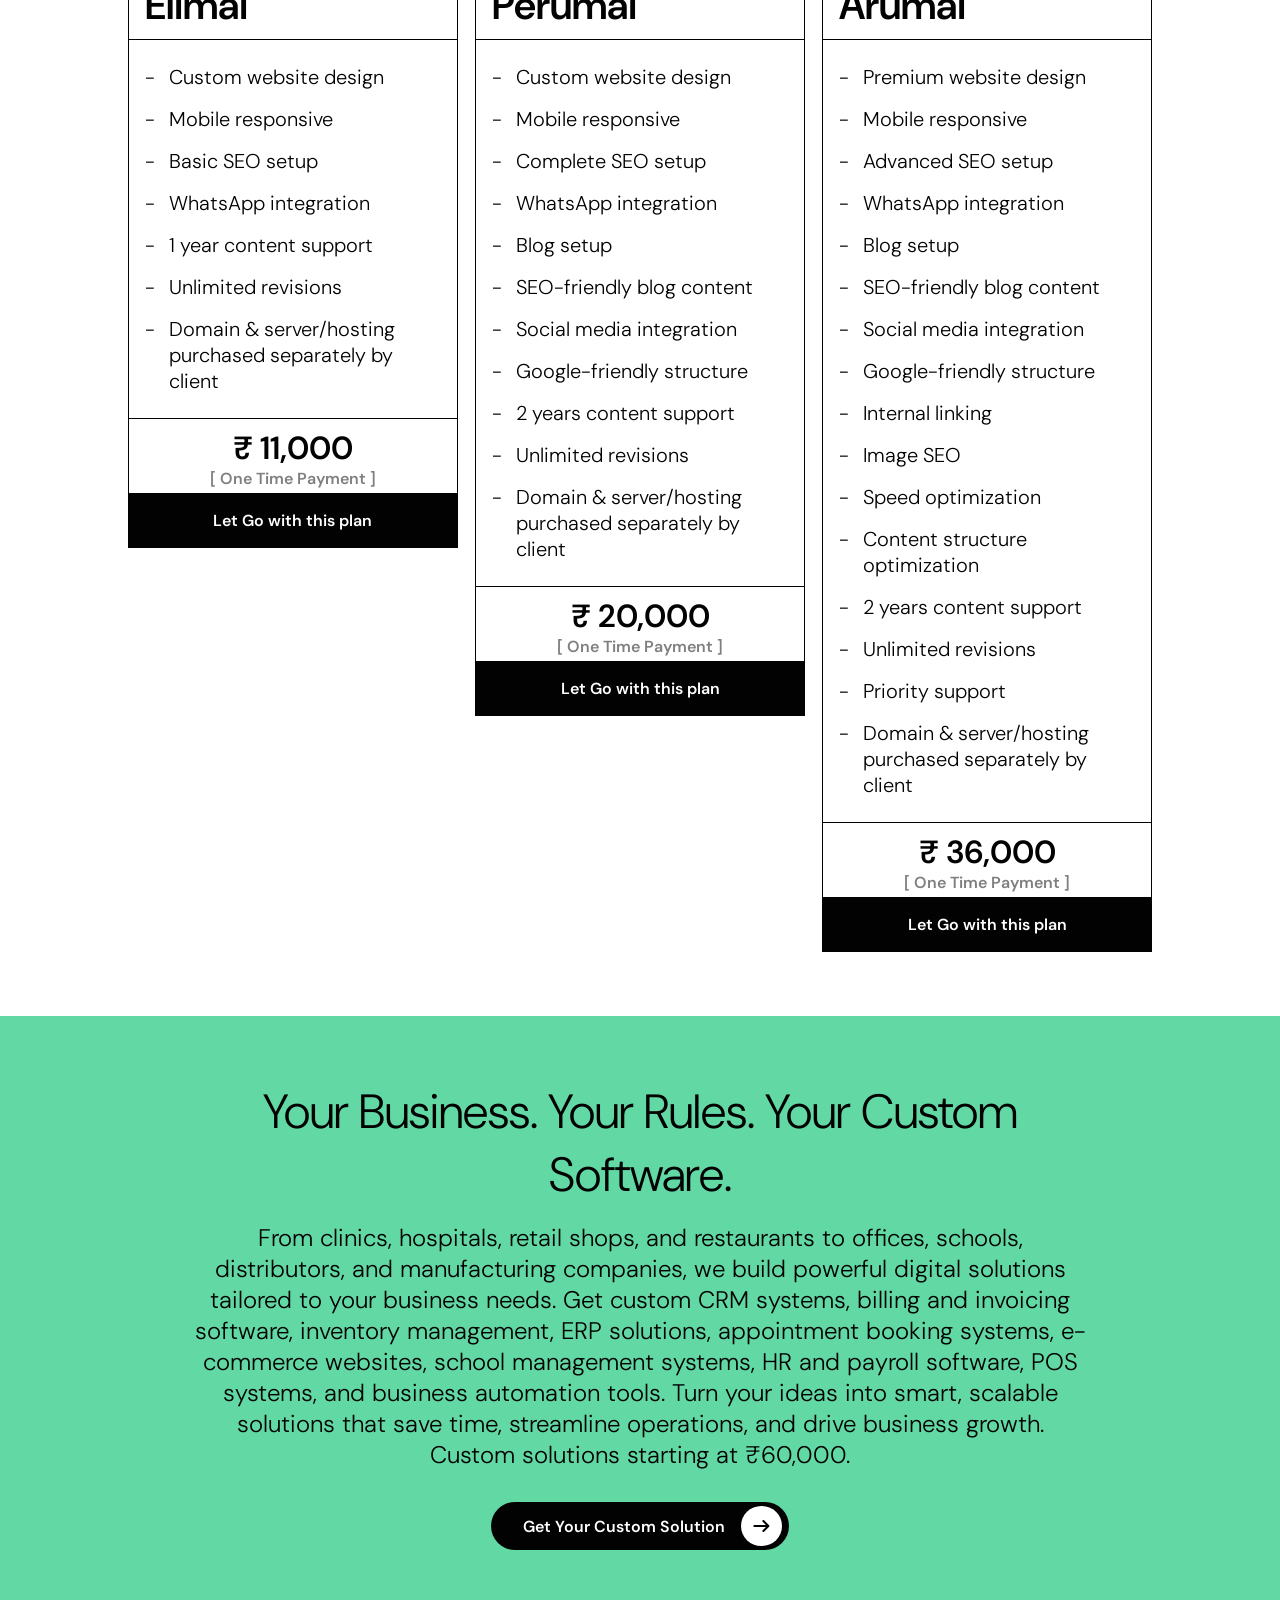
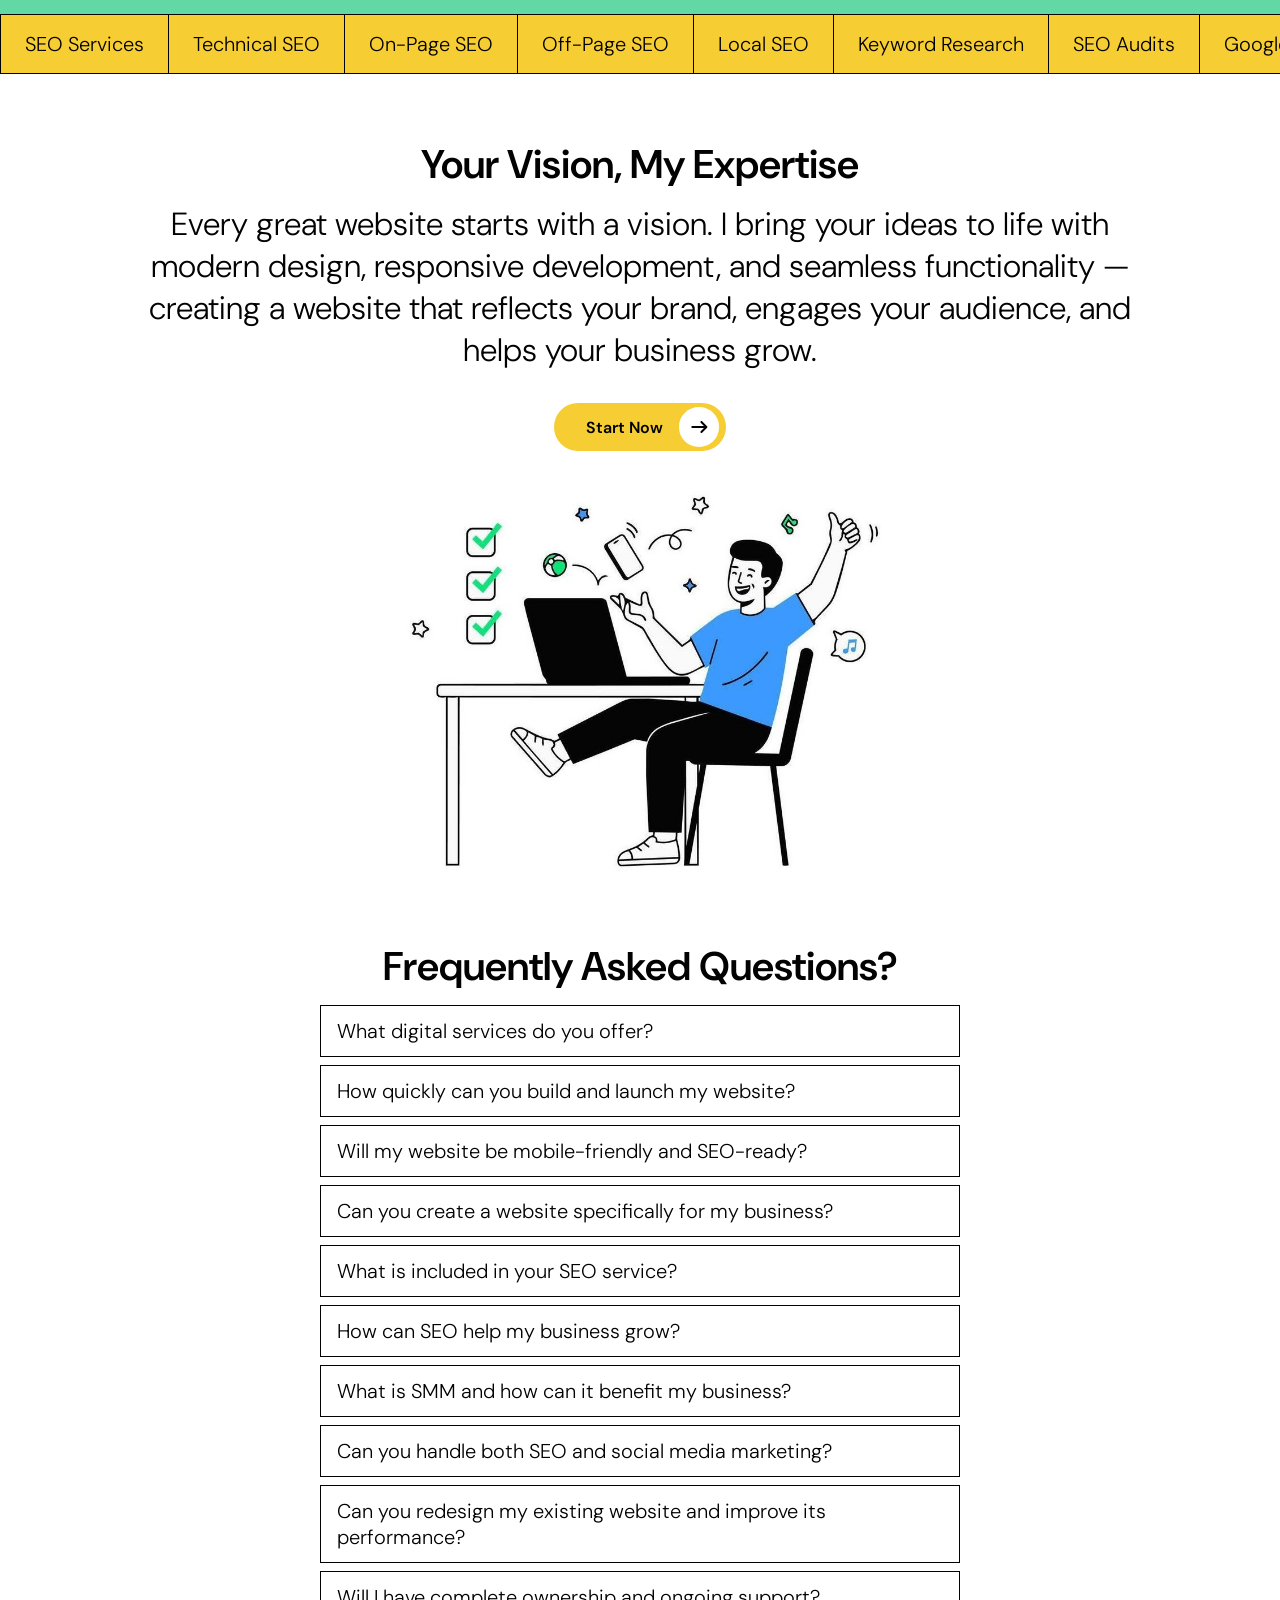
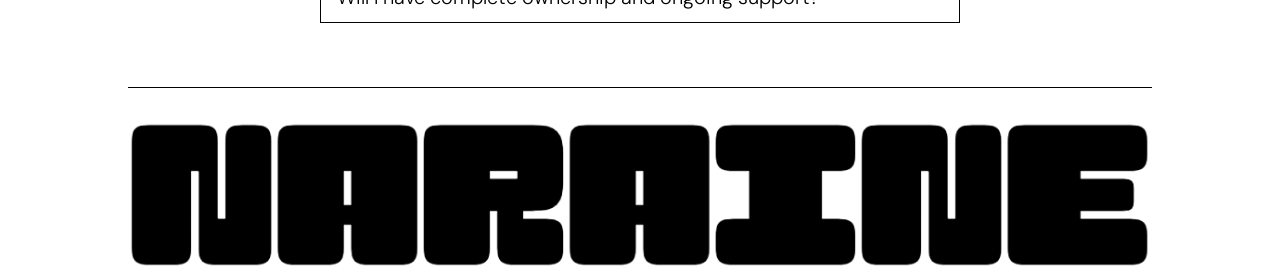
==== commit 1cf3abf0: "lms" ====
--- a/index.html
+++ b/index.html
@@ -758,13 +758,13 @@
                     <p>Mobile responsive</p>
                     <p>Basic SEO setup</p>
                     <p>WhatsApp integration</p>
-                    <p>6 months content support</p>
+                    <p>1 year content support</p>
                     <p>Unlimited revisions</p>
                     <p>Domain & server/hosting purchased separately by client</p>
                 </div>
 
                 <div class="line4">
-                    ₹ 10,000
+                    ₹ 11,000
                 </div>
 
                 <!-- Elimai -->
@@ -802,7 +802,7 @@
                 </div>
 
                 <div class="line4">
-                    ₹ 19,000
+                    ₹ 20,000
                 </div>
 
                 <!-- Perumai -->
@@ -863,6 +863,26 @@
     <!-- height-adjuster -->
     <div class="height-adjuster"></div>
 
+    <!-- customized -->
+    <div class="customized">
+        <h2>Your Business. Your Rules. Your Custom Software.</h2>
+        <p>
+            From clinics, hospitals, retail shops, and restaurants to offices,
+            schools, distributors, and manufacturing companies, we build powerful
+            digital solutions tailored to your business needs. Get custom CRM systems,
+            billing and invoicing software, inventory management, ERP solutions,
+            appointment booking systems, e-commerce websites, school management
+            systems, HR and payroll software, POS systems, and business automation
+            tools. Turn your ideas into smart, scalable solutions that save time,
+            streamline operations, and drive business growth. Custom solutions
+            starting at ₹60,000.
+        </p>
+        <a href="https://wa.me/919940592597?text=Hi%2C%20I%20need%20a%20custom%20CRM%20or%20web%20application"
+            target="_blank" rel="noopener noreferrer" data-aos="fade-up" data-aos-delay="400">
+            Get Your Custom Solution <i class="fa-solid fa-arrow-right"></i>
+        </a>
+    </div>
+
     <!-- marquee -->
     <div class="marquee-loop common-width">
         <div class="marquee-loop-track" data-aos="fade-up" data-aos-delay="200">
--- a/make.css
+++ b/make.css
@@ -351,8 +351,8 @@
 .progress-container {
     position: fixed;
     top: 1rem;
-    left: 15%;
-    width: 70%;
+    left: 17%;
+    width: 66%;
     height: 4px;
     background: whitesmoke;
     z-index: var(--manager);
@@ -1689,4 +1689,51 @@
     .last {
         padding-top: 2vh;
     }
+}
+
+
+/* --------------------------- */
+/* customized */
+
+.customized{
+    background: var(--one);
+    padding: 4rem 15%;
+}
+
+.customized h2{
+    font-size: 3rem;
+    text-align: center;
+}
+
+.customized p{
+    font-size: 1.5rem;
+    margin: 1rem 0 2rem;
+    text-align: center;
+}
+
+.customized a {
+    background: var(--black);
+    padding: 0.25rem .45rem .25rem 2rem;
+    border-radius: 2rem;
+    font-weight: 600;
+    display: flex;
+    align-items: center;
+    justify-content: center;
+    gap: 1rem;
+    max-width: max-content;
+    margin-inline: auto ;
+    color: var(--white);
+}
+
+.customized a svg {
+    background: var(--white);
+    padding: .75rem .65rem;
+    border-radius: 50%;
+    transition: rotate 2s ease;
+    transform: rotate(0deg);
+    transition: transform .5s ease;
+}
+
+.customized a:hover svg {
+    transform: rotate(720deg);
 }
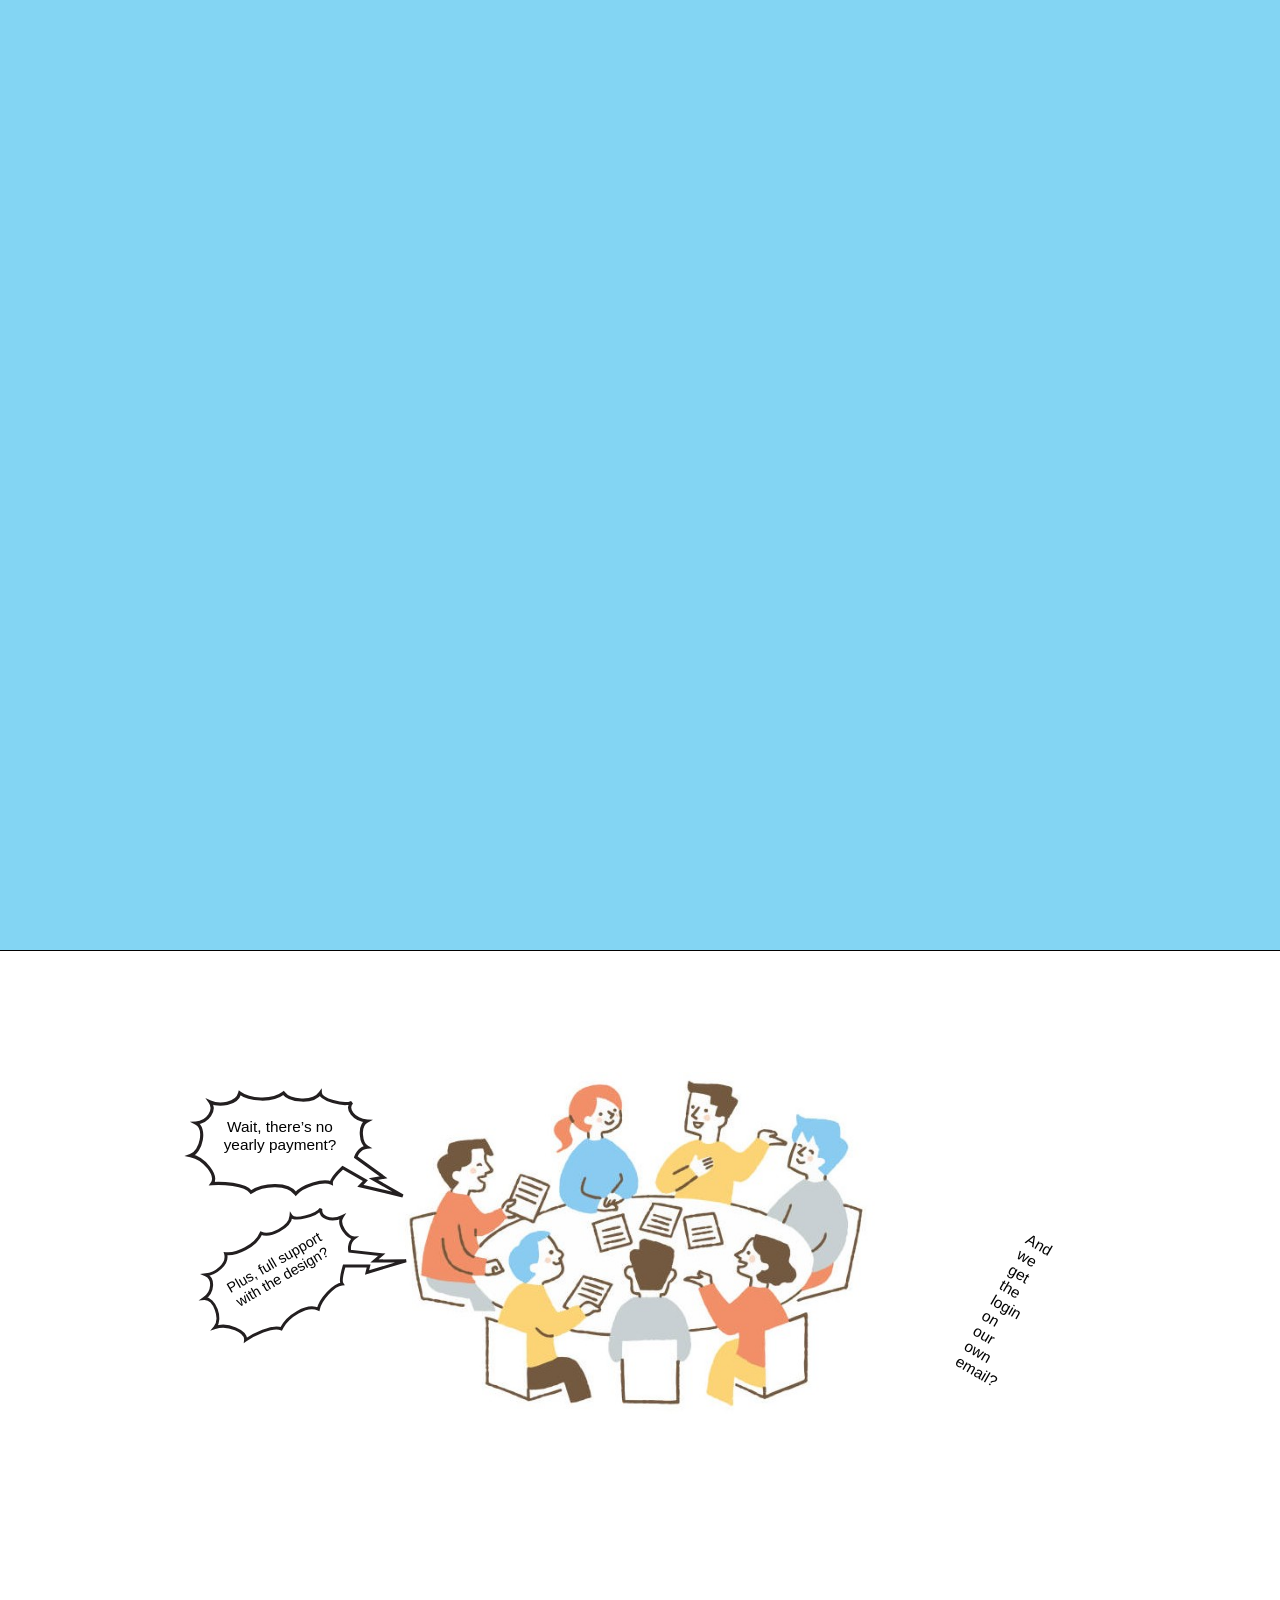
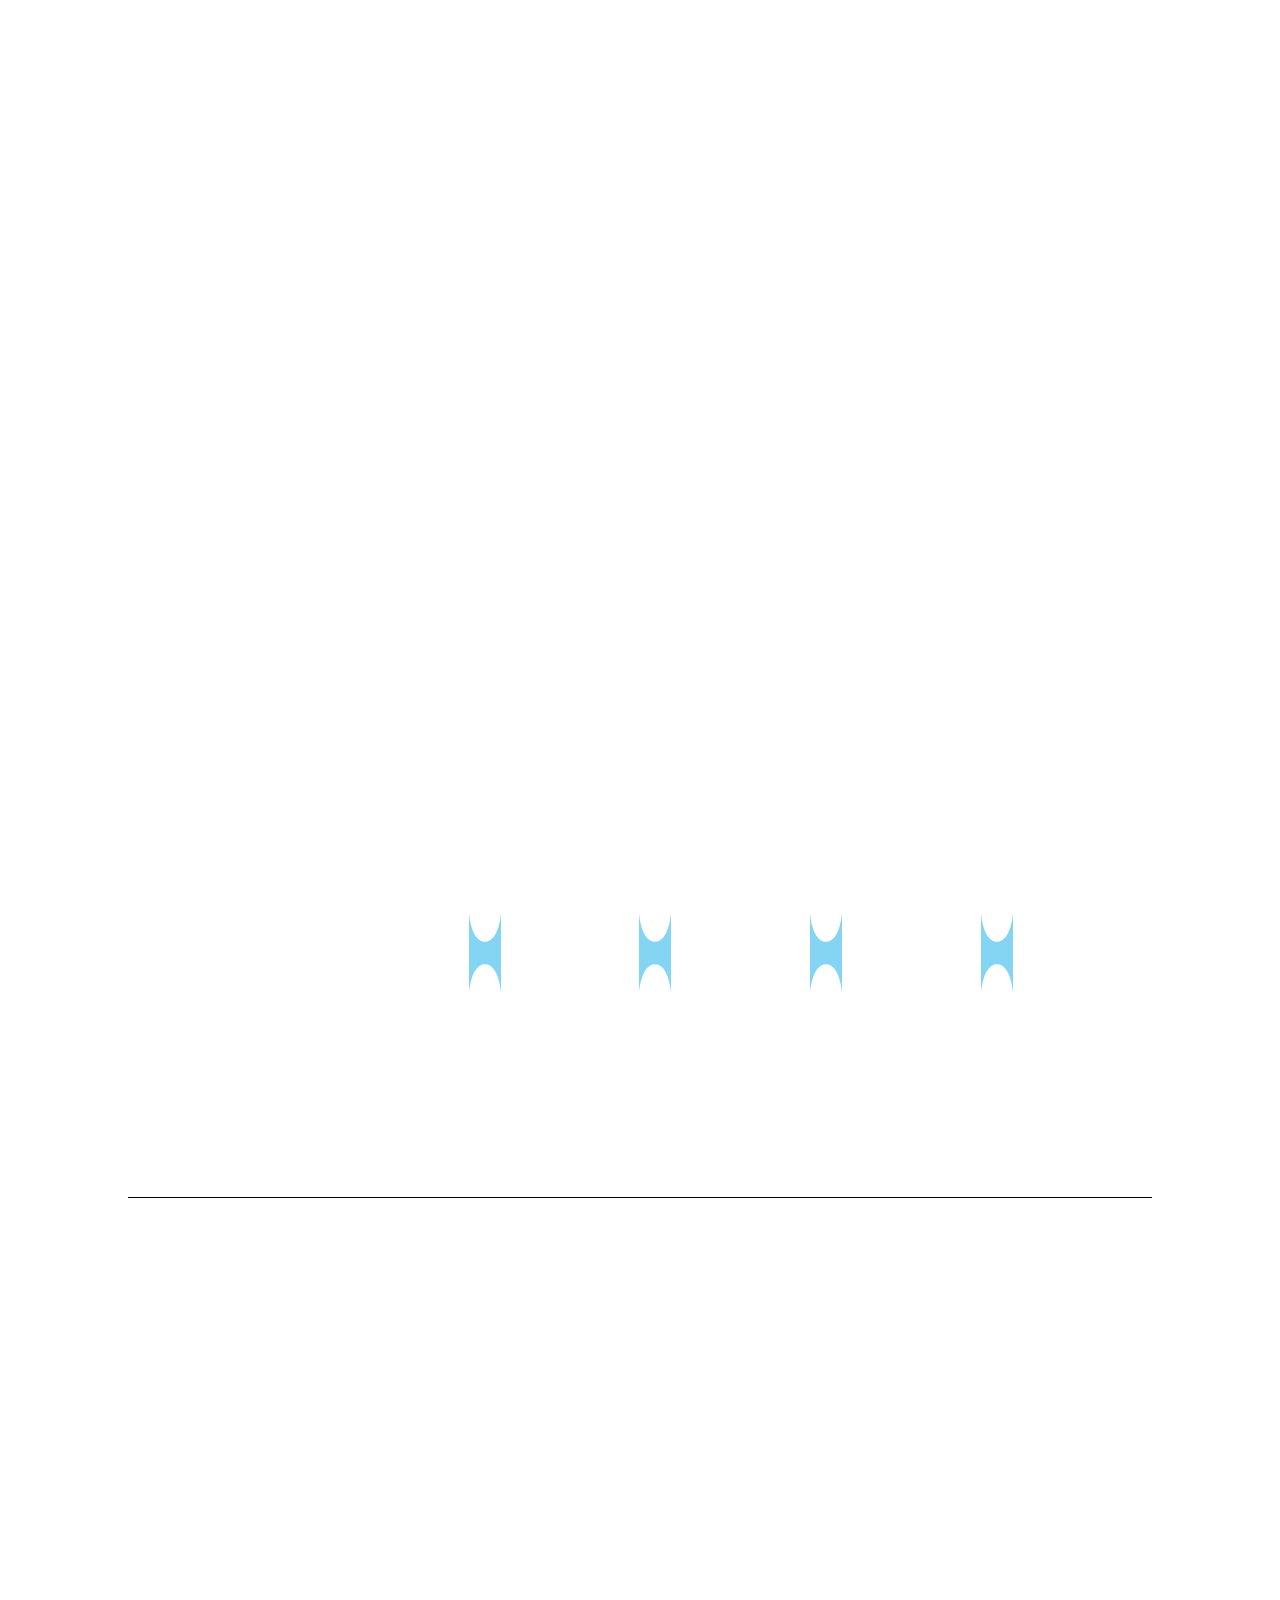
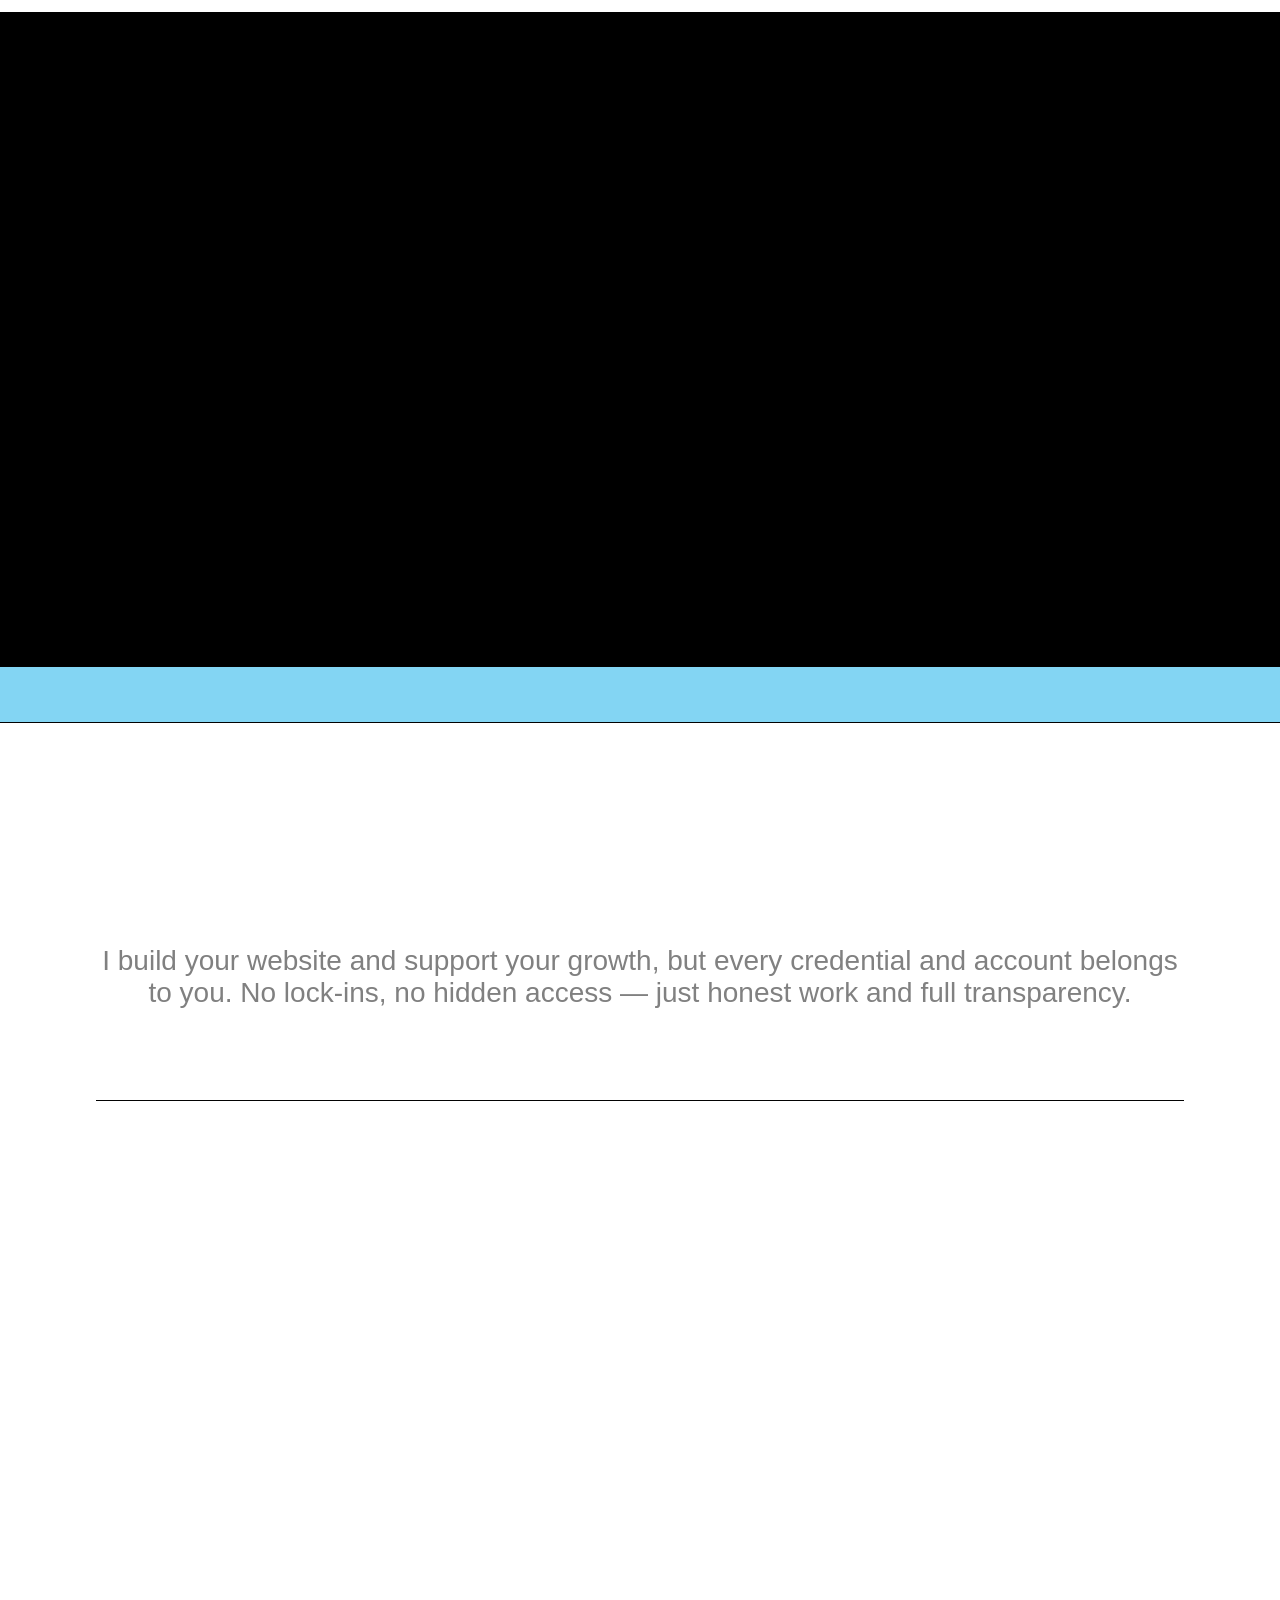
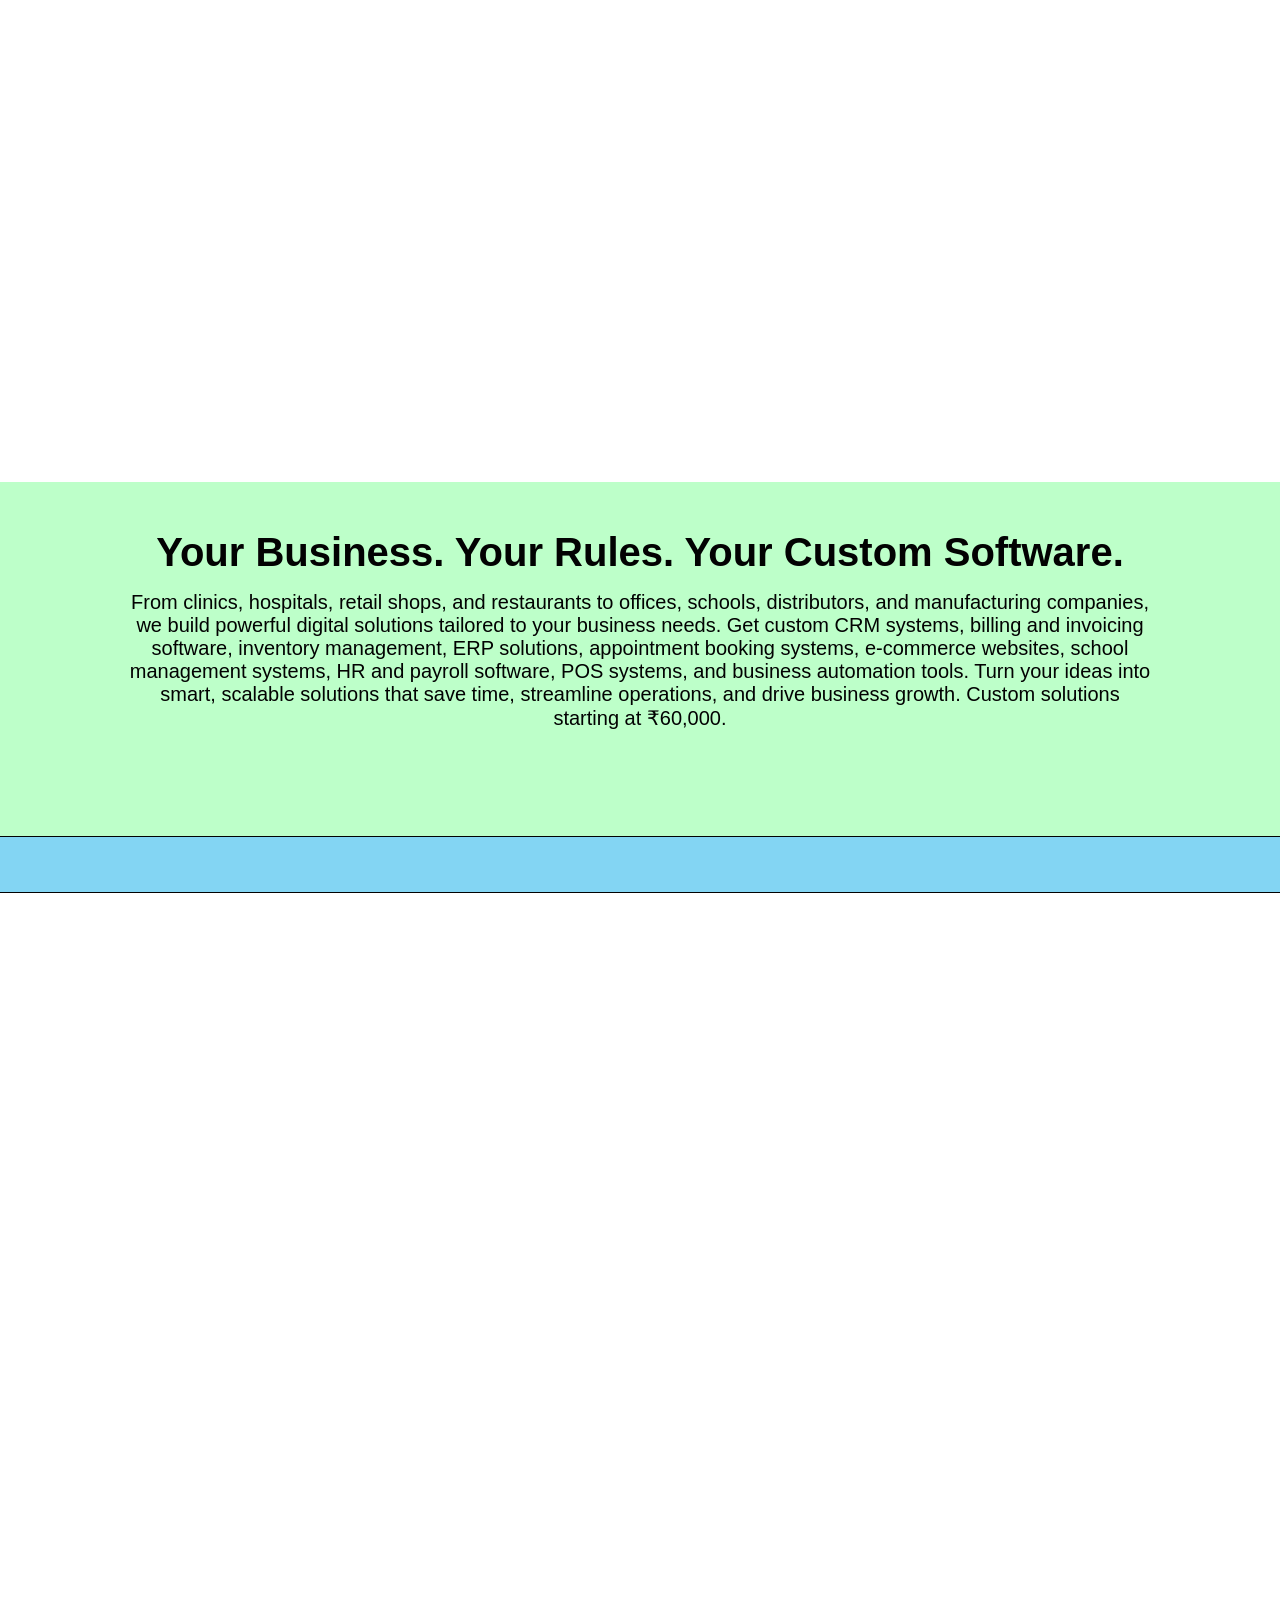
==== commit 4a3e9c90: "price update & color update" ====
--- a/index.html
+++ b/index.html
@@ -103,6 +103,11 @@
 </head>
 
 <body>
+
+    <div class="top-bottom">
+        <p id="top">Top <i class="fa-regular fa-circle-up"></i></p>
+        <p id="bottom">End <i class="fa-regular fa-circle-down"></i></p>
+    </div>
 
     <!-- preloader -->
     <div id="preloader" class="preloader">
@@ -129,6 +134,8 @@
                 <span>Call Us</span>
             </a>
 
+            <a href="./pdf/visiting-card.pdf" target="_blank" rel="noopener noreferrer"> <i
+                    class="fa-regular fa-address-card"></i> <span>My_Card</span></a>
 
             <a href="https://razorpay.me/@pay2lakshminarayanan" target="_blank" rel="noopener noreferrer" class="pay">
                 <i class="fa-solid fa-indian-rupee-sign"></i>
@@ -145,7 +152,11 @@
     <!-- 1st section -->
     <div class="section-one common-width">
         <h1 data-aos="fade-up" data-aos-delay="2200">
-            Get Your <span>Business</span> Websites <br> Ready in Days, <span>Fast</span> & <span>Affordable</span>.
+            <img src="https://framerusercontent.com/images/15tDC3W56wHALGPkamhrMtnrjjw.svg" alt=""> Get Your
+            <span>Business</span> Websites <br> Ready in <img
+                src="https://framerusercontent.com/images/DxEColy2Zkko0WyVGe1jwbs7BpI.png?" alt=""> Days,
+            <span>Fast</span> &
+            <span>Affordable</span>.
         </h1>
         <p data-aos="fade-up" data-aos-delay="2400">
             Tired of boring templates and endless jargon? Let's turn your vision into a stunning, high-converting
@@ -181,7 +192,7 @@
         </div>
 
         <div class="mn-div" data-aos="fade-up" data-aos-delay="200">
-            <h2>&lt;200</h2>
+            <h2>&lt;400</h2>
             <p>Hours for fast and efficient project delivery.</p>
         </div>
     </div>
@@ -746,7 +757,7 @@
             <div class="pricing-right-div" data-aos="fade-up" data-aos-delay="200">
 
                 <div class="line1">
-                    Up to 5 pages
+                    Up to 6 pages
                 </div>
 
                 <div class="line2">
@@ -757,14 +768,14 @@
                     <p>Custom website design</p>
                     <p>Mobile responsive</p>
                     <p>Basic SEO setup</p>
-                    <p>WhatsApp integration</p>
-                    <p>1 year content support</p>
-                    <p>Unlimited revisions</p>
+                    <p>Social media integration</p>
+                    <!-- <p>1 year content support</p> -->
+                    <!-- <p>Unlimited revisions</p> -->
                     <p>Domain & server/hosting purchased separately by client</p>
                 </div>
 
                 <div class="line4">
-                    ₹ 11,000
+                    ₹ 13,000
                 </div>
 
                 <!-- Elimai -->
@@ -780,7 +791,7 @@
             <div class="pricing-right-div" data-aos="fade-up" data-aos-delay="400">
 
                 <div class="line1">
-                    Up to 10 pages
+                    Up to 15 pages
                 </div>
 
                 <div class="line2">
@@ -790,19 +801,19 @@
                 <div class="line3">
                     <p>Custom website design</p>
                     <p>Mobile responsive</p>
-                    <p>Complete SEO setup</p>
-                    <p>WhatsApp integration</p>
-                    <p>Blog setup</p>
-                    <p>SEO-friendly blog content</p>
-                    <p>Social media integration</p>
-                    <p>Google-friendly structure</p>
-                    <p>2 years content support</p>
-                    <p>Unlimited revisions</p>
+                    <p>Enhanced SEO setup</p>
+                    <p>
+                        Social media integration
+                    </p>
+                    <p>Blog setup & SEO-friendly blog content</p>
+                    <p>Google Profile Tweaking</p>
+                    <p>6 months content support</p>
+                    <!-- <p>2 design revisions</p> -->
                     <p>Domain & server/hosting purchased separately by client</p>
                 </div>
 
                 <div class="line4">
-                    ₹ 20,000
+                    ₹ 30,000
                 </div>
 
                 <!-- Perumai -->
@@ -818,7 +829,7 @@
             <div class="pricing-right-div" data-aos="fade-up" data-aos-delay="300">
 
                 <div class="line1">
-                    Up to 20 pages
+                    Up to 30 pages
                 </div>
 
                 <div class="line2">
@@ -829,23 +840,20 @@
                     <p>Premium website design</p>
                     <p>Mobile responsive</p>
                     <p>Advanced SEO setup</p>
-                    <p>WhatsApp integration</p>
                     <p>Blog setup</p>
-                    <p>SEO-friendly blog content</p>
                     <p>Social media integration</p>
-                    <p>Google-friendly structure</p>
-                    <p>Internal linking</p>
-                    <p>Image SEO</p>
+                    <p>Blog setup & SEO-friendly blog content</p>
+                    <p>Google Profile Creation & Tweaking</p>
+                    <p>12 months content support</p>
                     <p>Speed optimization</p>
                     <p>Content structure optimization</p>
-                    <p>2 years content support</p>
-                    <p>Unlimited revisions</p>
+                    <!-- <p>Unlimited revisions</p> -->
                     <p>Priority support</p>
                     <p>Domain & server/hosting purchased separately by client</p>
                 </div>
 
                 <div class="line4">
-                    ₹ 36,000
+                    ₹ 55,000
                 </div>
 
                 <!-- Arumai -->
--- a/make.css
+++ b/make.css
@@ -19,8 +19,12 @@
 }
 
 :root {
-    --one: #62d8a4;
-    --two: #f6cd33;
+    /* --one: #62d8a4; */
+    /* --one: #92ebc4; */
+    --one: #bdffc9;
+    /* --two: #f6cd33; */
+    --two: #83d5f3;
+
 
     --black: #020202;
     --white: #fff;
@@ -301,6 +305,7 @@
 
 .navbar .ctas .pay {
     background: var(--one);
+    border: 1px solid var(--black);
 }
 
 .navbar .ctas .pay * {
@@ -409,6 +414,14 @@
     letter-spacing: -5% !important;
 }
 
+.section-one h1 img {
+    height: 3rem;
+    width: auto;
+    display: inline-flex;
+    margin-bottom: -.5rem;
+    line-height: 1 !important;
+}
+
 .section-one p {
     font-size: 1.5rem;
     max-width: 70%;
@@ -476,6 +489,17 @@
     .section-one h1 {
         font-size: 1.75rem;
         letter-spacing: -7.5% !important;
+    }
+
+    .section-one h1 img {
+        height: 1.5rem;
+        margin-left: .25rem;
+        margin-bottom: -.2rem;
+        /* margin-right: -.25rem; */
+    }
+
+    .section-one h1 br {
+        display: none;
     }
 
     .section-one h6 {
@@ -1688,6 +1712,7 @@
 @media screen and (max-width: 800px) {
     .last {
         padding-top: 2vh;
+        margin-bottom: 3.5rem;
     }
 }
 
@@ -1695,17 +1720,18 @@
 /* --------------------------- */
 /* customized */
 
-.customized{
+.customized {
     background: var(--one);
     padding: 4rem 15%;
 }
 
-.customized h2{
+.customized h2 {
     font-size: 3rem;
     text-align: center;
-}
-
-.customized p{
+    font-weight: 600;
+}
+
+.customized p {
     font-size: 1.5rem;
     margin: 1rem 0 2rem;
     text-align: center;
@@ -1721,7 +1747,7 @@
     justify-content: center;
     gap: 1rem;
     max-width: max-content;
-    margin-inline: auto ;
+    margin-inline: auto;
     color: var(--white);
 }
 
@@ -1736,4 +1762,103 @@
 
 .customized a:hover svg {
     transform: rotate(720deg);
+}
+
+@media screen and (max-width: 1700px) {
+    .customized h2 {
+        font-size: 2.5rem;
+    }
+
+    .customized p {
+        font-size: 1.25rem;
+    }
+
+    .customized {
+        padding: 3rem 10%;
+    }
+}
+
+@media screen and (max-width: 1200px) {
+    .customized {
+        padding: 2rem 5%;
+    }
+}
+
+@media screen and (max-width: 800px) {
+    .customized h2 {
+        font-size: 1.75rem;
+        line-height: 1;
+        letter-spacing: -5% !important;
+    }
+
+    .customized p {
+        font-size: 1.1rem;
+        margin: .5rem auto 1rem;
+    }
+}
+
+/* ---------------------------- */
+/* top bottom */
+.top-bottom {
+    position: fixed;
+    width: 100%;
+    right: 2.5%;
+    bottom: 1rem;
+    max-width: max-content;
+    display: flex;
+    align-items: flex-end;
+    flex-direction: column;
+    justify-content: flex-end;
+    gap: 0.25rem;
+    z-index: var(--manager) !important;
+}
+
+.top-bottom p {
+    padding: 0.5rem 0.75rem;
+    line-height: 1;
+    font-weight: 500 !important;
+    color: var(--white);
+    background: var(--black);
+    border: 1px solid var(--white);
+    /* border-radius: 1.5rem; */
+    width: max-content;
+    display: flex;
+    align-items: center;
+    justify-content: center;
+    gap: 0.35rem;
+    text-align: center;
+}
+
+.top-bottom p * {
+    color: var(--white);
+}
+
+.top-bottom p:is(:hover, :active, :focus) {
+    background: var(--white);
+    color: var(--black);
+    border-color: var(--black);
+}
+
+.top-bottom p:is(:hover, :active, :focus) * {
+    color: var(--black);
+}
+
+.top-bottom p,
+.top-bottom p * {
+    font-size: 1.25rem;
+}
+
+@media screen and (max-width: 800px) {
+    .top-bottom {
+        right: 5%;
+        bottom: 1rem;
+        flex-direction: row;
+        max-width: calc(100% - 10%);
+        justify-content: space-between;
+    }
+
+    .top-bottom p,
+    .top-bottom p * {
+        font-size: 1rem;
+    }
 }
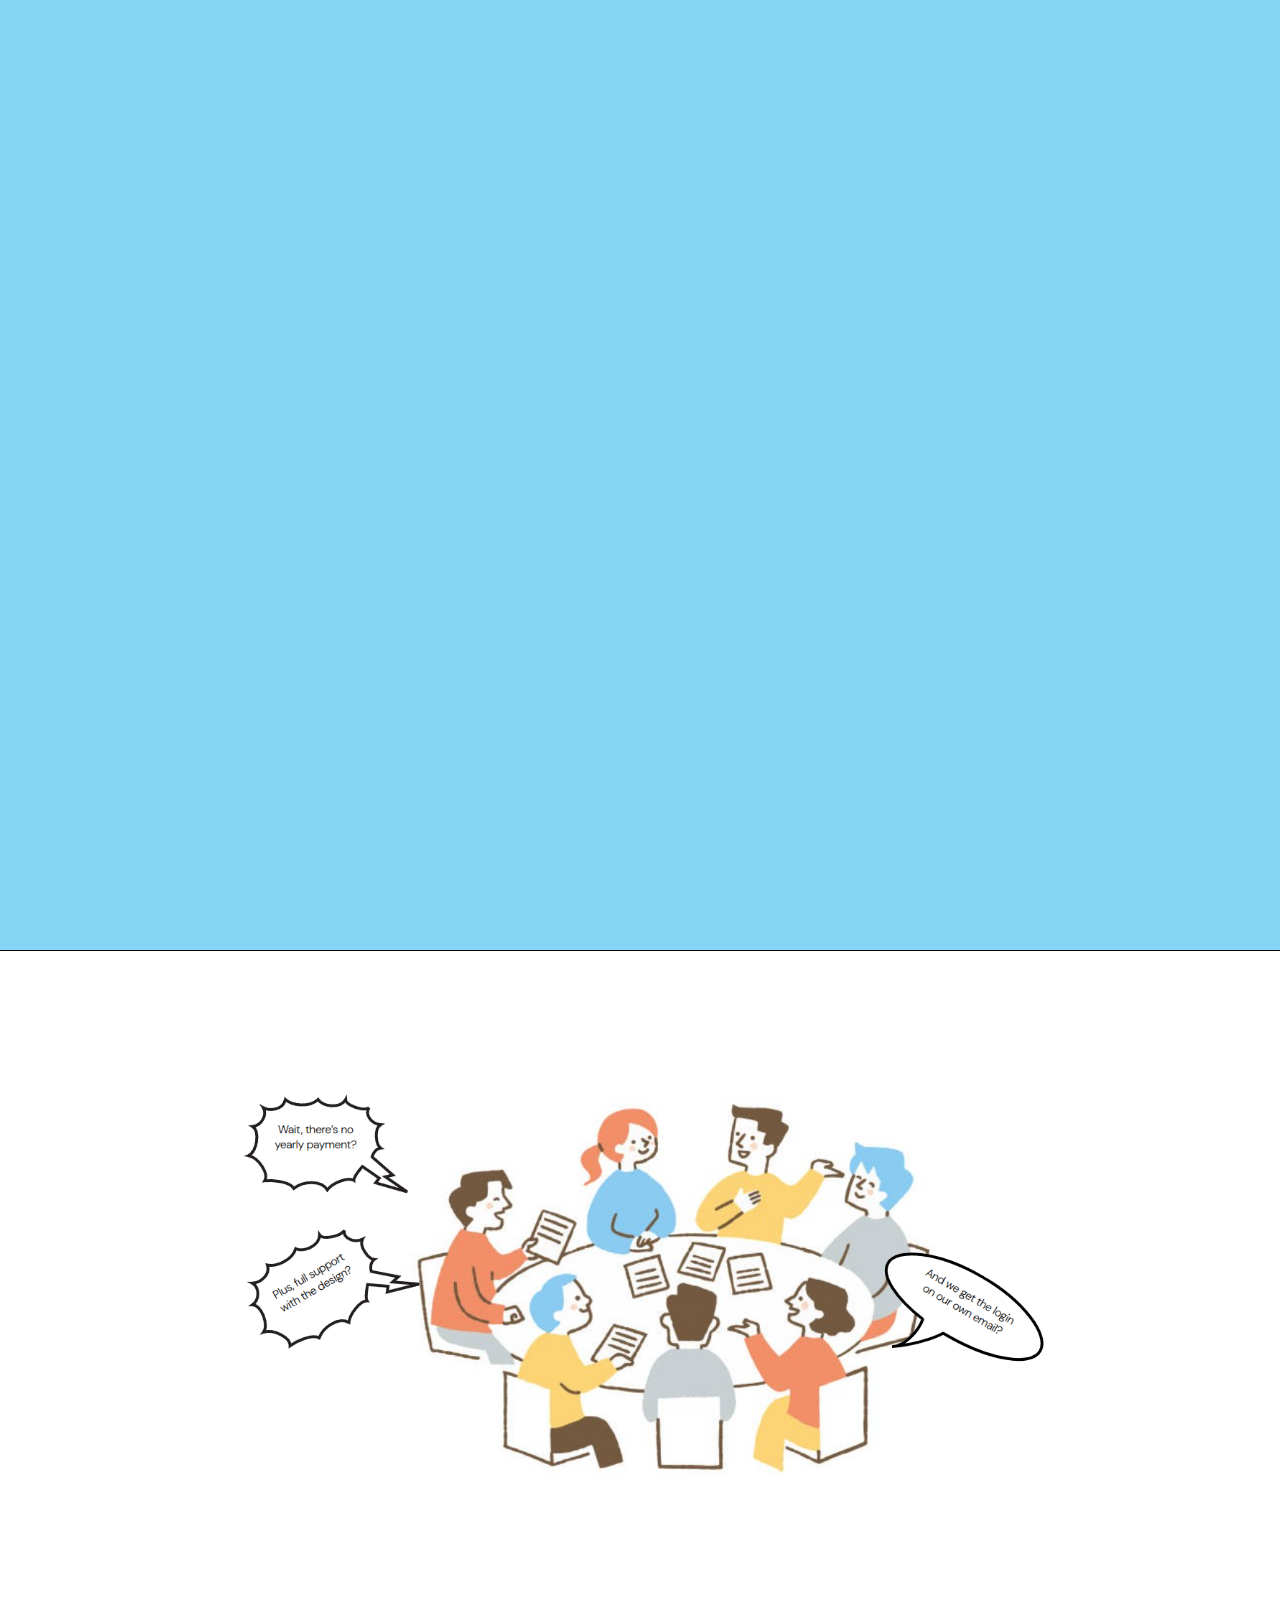
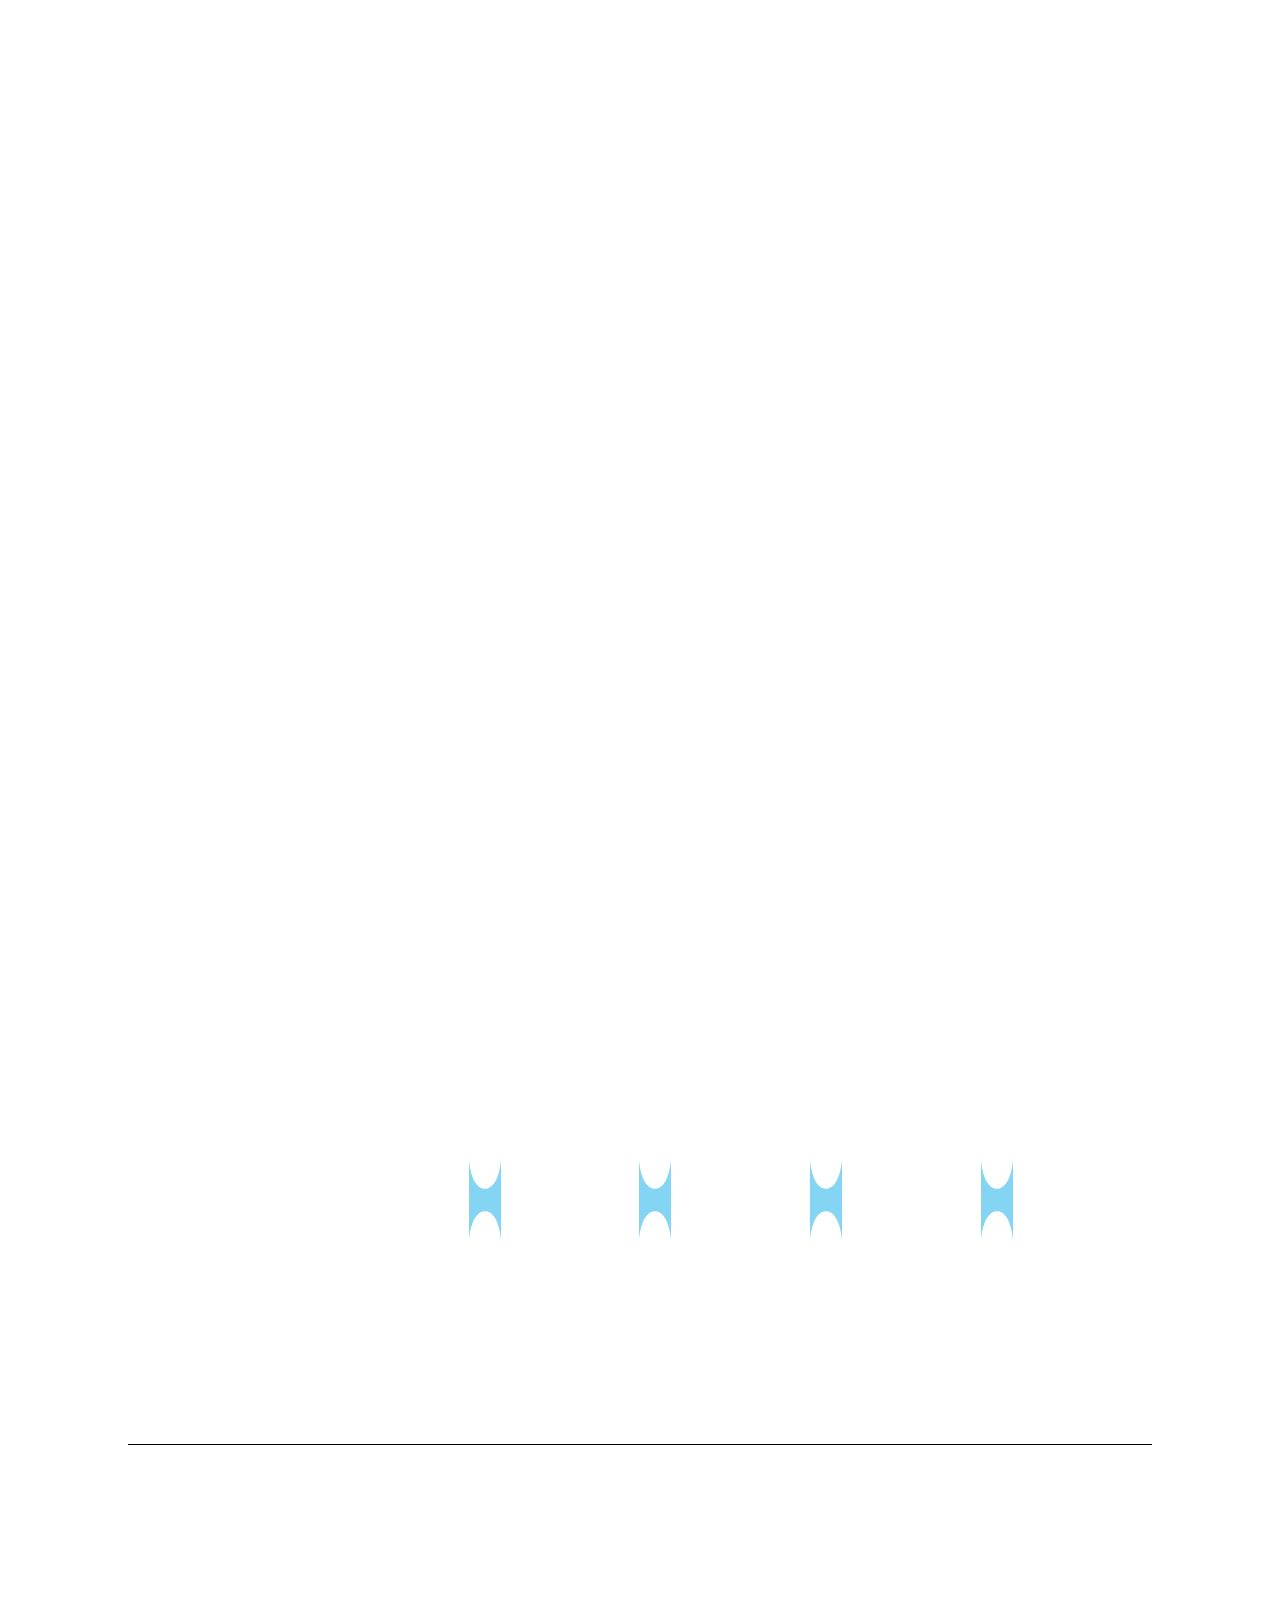
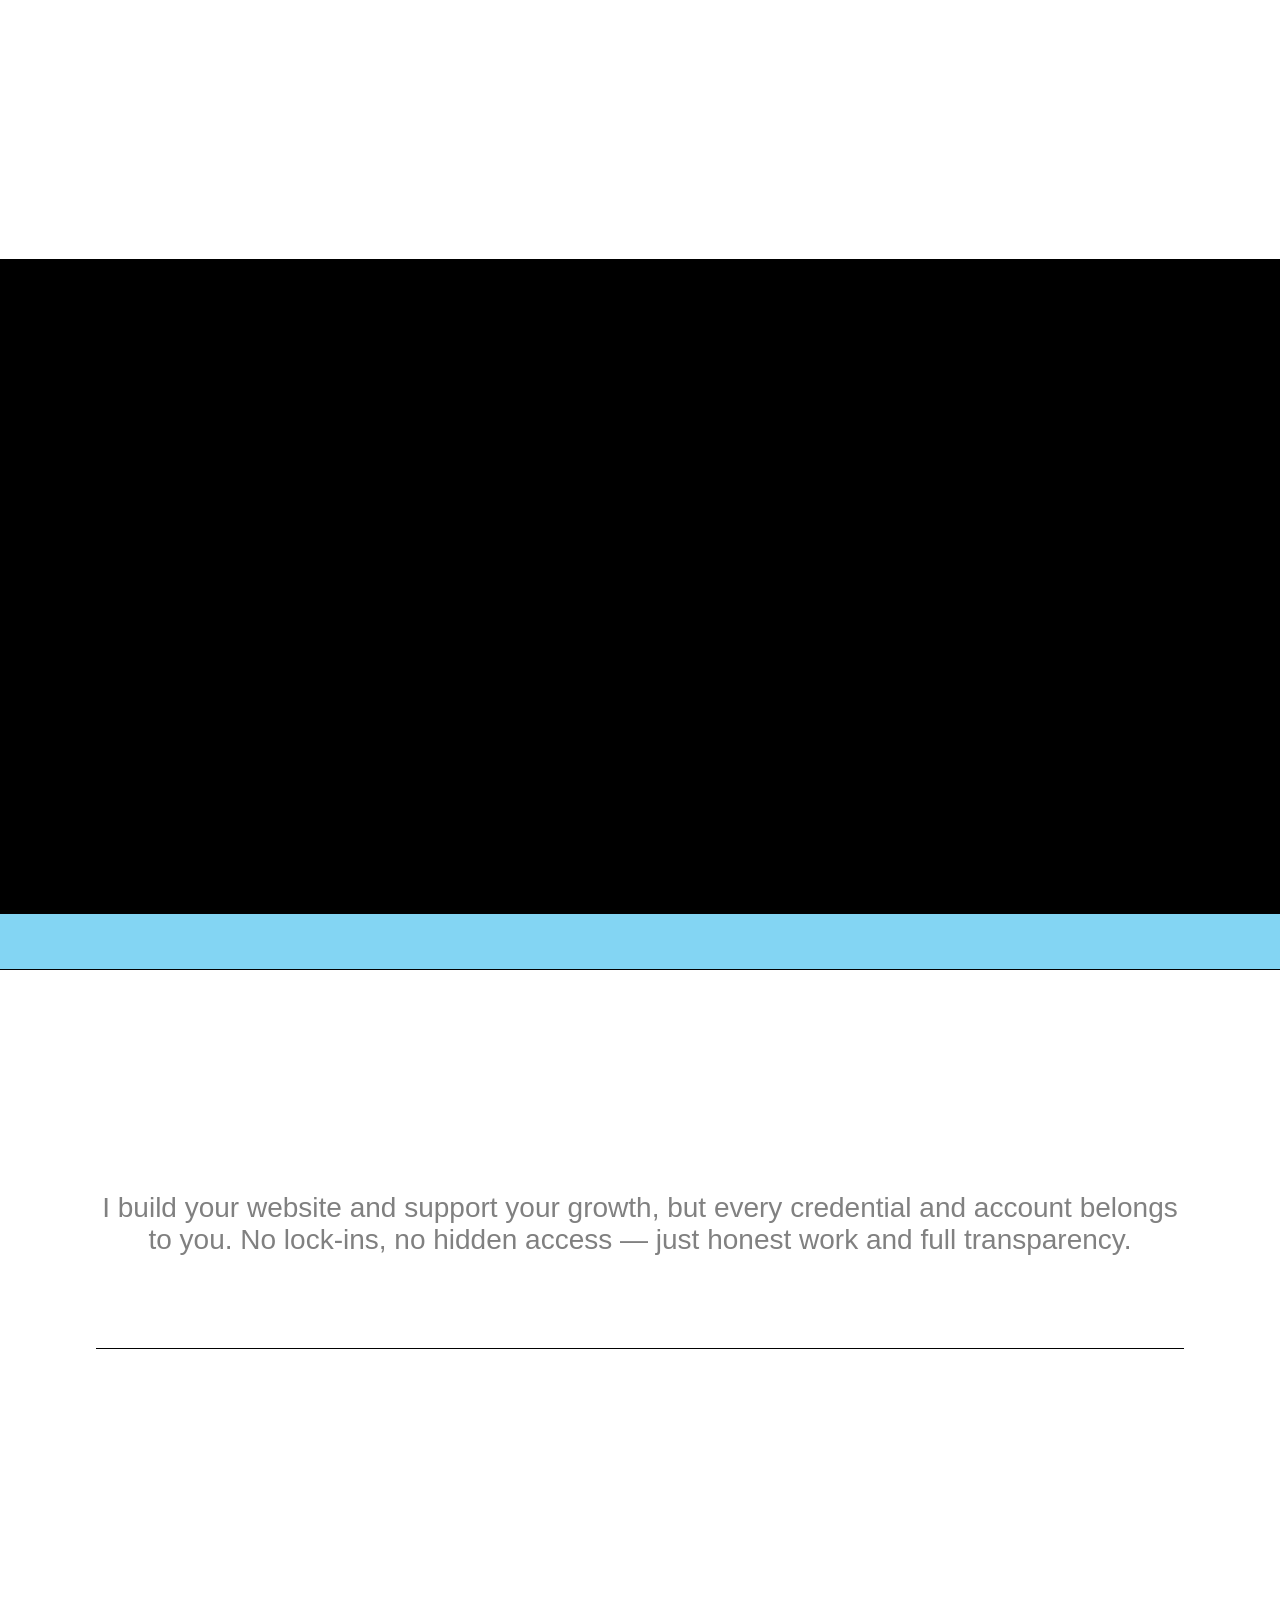
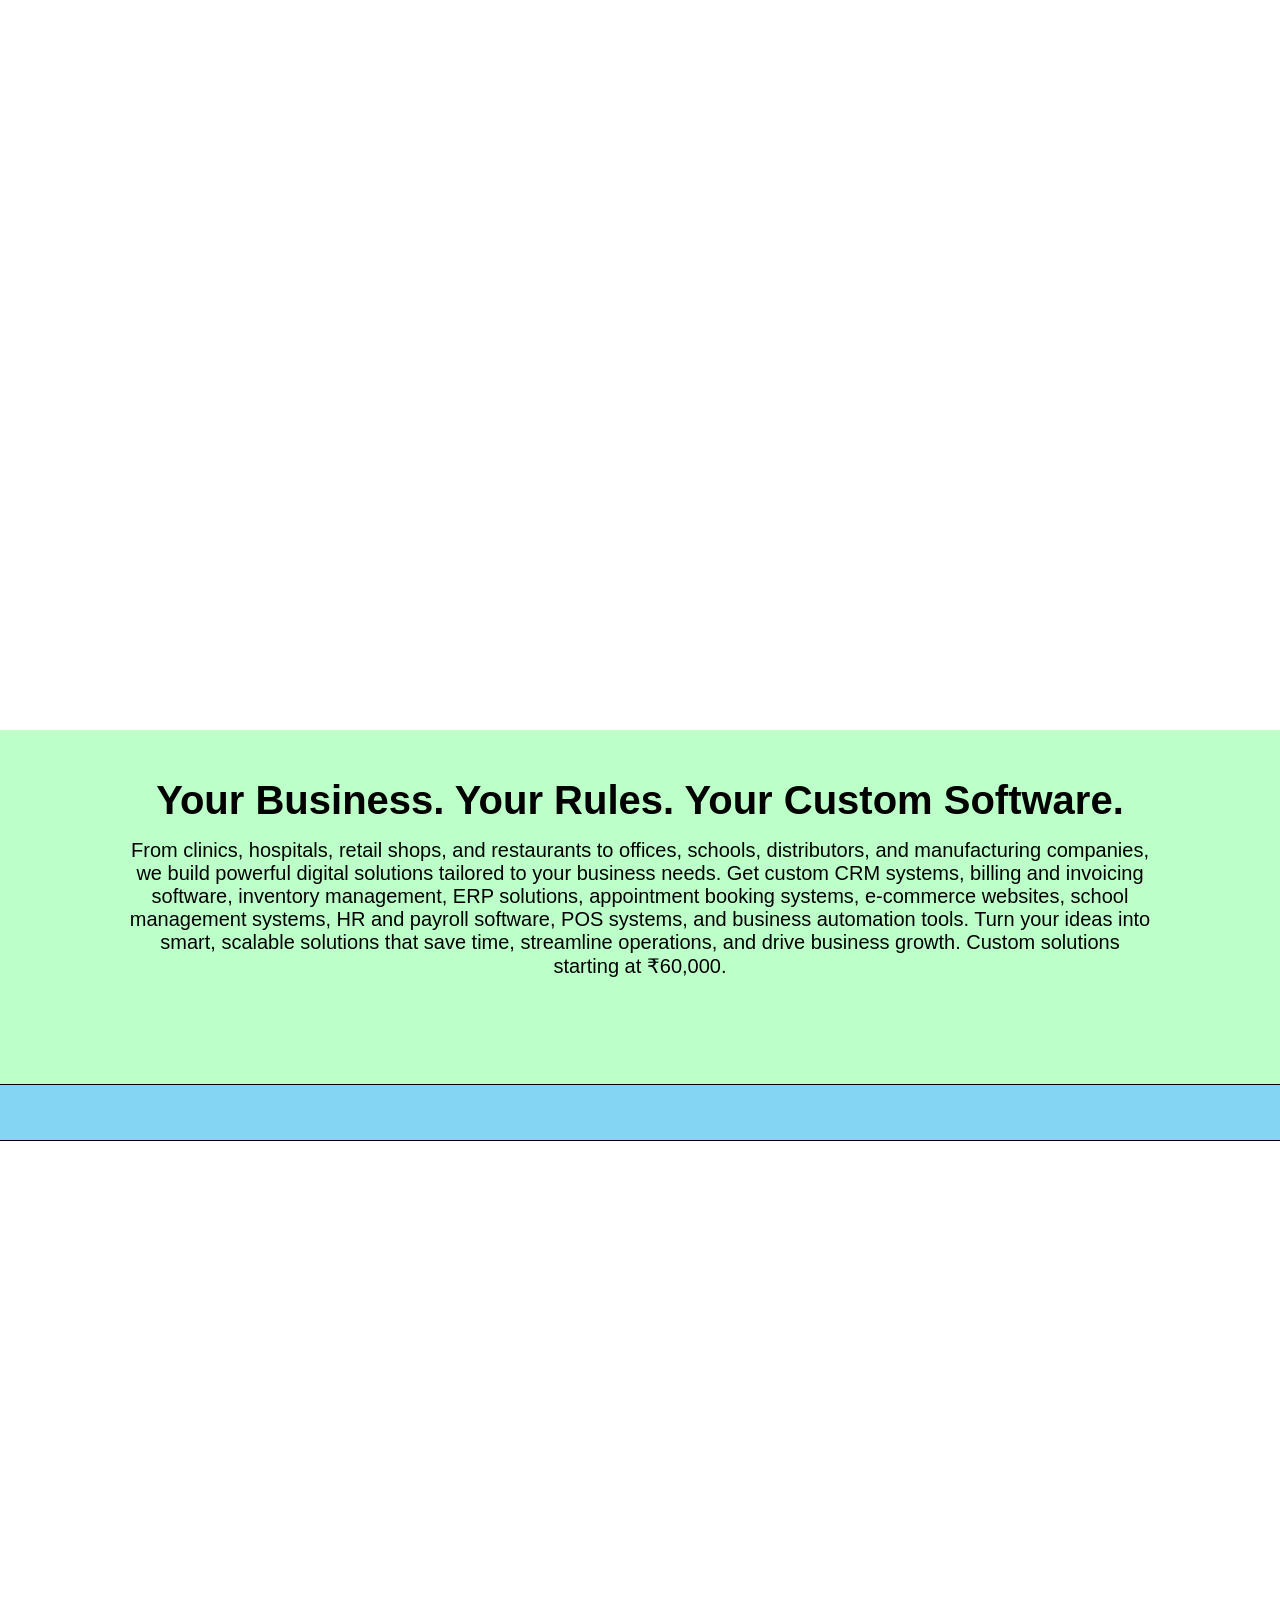
==== commit 27f3d95f: "images" ====
--- a/index.html
+++ b/index.html
@@ -3,6 +3,12 @@
 
 <head>
     <meta charset="UTF-8">
+
+    <link rel="preconnect" href="https://fonts.googleapis.com">
+    <link rel="preconnect" href="https://fonts.gstatic.com" crossorigin>
+    <link
+        href="https://fonts.googleapis.com/css2?family=DM+Sans:ital,opsz,wght@0,9..40,100..1000;1,9..40,100..1000&display=swap"
+        rel="stylesheet">
 
     <meta name="viewport" content="width=device-width, initial-scale=1.0">
 
@@ -77,17 +83,17 @@
 
     <meta name="twitter:image:alt" content="Lakshmi Narayanan — Developer, QA, Network Engineer">
 
+    <!-- aos -->
+    <link rel="stylesheet" href="./cdn/aos.css">
+
+    <!-- fa -->
+    <link rel="stylesheet" href="./cdn/fa.css">
+
+    <!-- swiper -->
+    <link rel="stylesheet" href="./cdn/swiper11.css">
+
     <!-- Styles -->
     <link rel="stylesheet" href="./make.css">
-
-    <!-- aos -->
-    <link rel="stylesheet" href="./cdn/aos.css">
-
-    <!-- fa -->
-    <link rel="stylesheet" href="./cdn/fa.css">
-
-    <!-- swiper -->
-    <link rel="stylesheet" href="./cdn/swiper11.css">
 
     <!-- Google tag (gtag.js) -->
     <script async src="https://www.googletagmanager.com/gtag/js?id=G-S1L9HH8JLP"></script>
@@ -344,10 +350,14 @@
 
     <!-- Heading -->
     <div class="section-heading common-width promise-heading" data-aos="fade-up" data-aos-delay="200">
-        What problem do we exactly solve?
-    </div>
-
-    <div class="promise common-width">
+        What problem do we solve?
+    </div>
+
+    <div class="problem common-width">
+        <img src="./problem.png" alt="">
+    </div>
+
+    <!-- <div class="promise common-width">
         <img src="./bg/team.jpg" alt="team" class="promise-main">
 
         <div class="message message1">
@@ -370,7 +380,7 @@
                 <h2>Plus, full support with the design?</h2>
             </div>
         </div>
-    </div>
+    </div> -->
 
     <!-- height-adjuster -->
     <div class="height-adjuster"></div>
--- a/make.css
+++ b/make.css
@@ -522,6 +522,18 @@
 .promise {
     width: 100%;
     /* background: yellow; */
+    position: relative;
+}
+
+.problem {
+    display: flex;
+    align-items: center;
+    justify-content: center;
+    padding-top: 1rem;
+}
+
+.problem img {
+    width: 60%;
 }
 
 .promise .promise-main {
@@ -536,6 +548,7 @@
     left: 5%;
     top: 0;
     /* transform: scale(0.8); */
+    width: 250px;
 }
 
 .message .message-relative {
@@ -547,7 +560,7 @@
     left: 15%;
     top: 25%;
     max-width: 50%;
-    font-size: 1.2rem;
+    font-size: 1rem !important;
     text-align: center;
     /* font-weight: 600; */
     /* color: var(--two); */
@@ -585,9 +598,19 @@
     text-align: center;
 }
 
+.message .message-relative img {
+    display: block;
+    width: 100%;
+    height: auto;
+}
+
 @media screen and (max-width: 1700px) {
     .message {
         left: 2.5%;
+    }
+
+    .problem img {
+        width: 70%;
     }
 
     .message2 {
@@ -608,6 +631,10 @@
     }
 
 
+    .problem img {
+        width: 80%;
+    }
+
     .message2 {
         transform: rotate(30deg) scale(.8);
     }
@@ -619,9 +646,17 @@
 
 @media screen and (max-width: 1200px) {
 
-    .promise,
-    .promise-heading,
-    .promise-height-adjuster {
+    /* .promise-heading */
+
+    .problem img {
+        width: 98% !important;
+    }
+
+    .problem{
+        max-width: 100% !important;
+    }
+
+    .promise {
         display: none;
     }
 }
